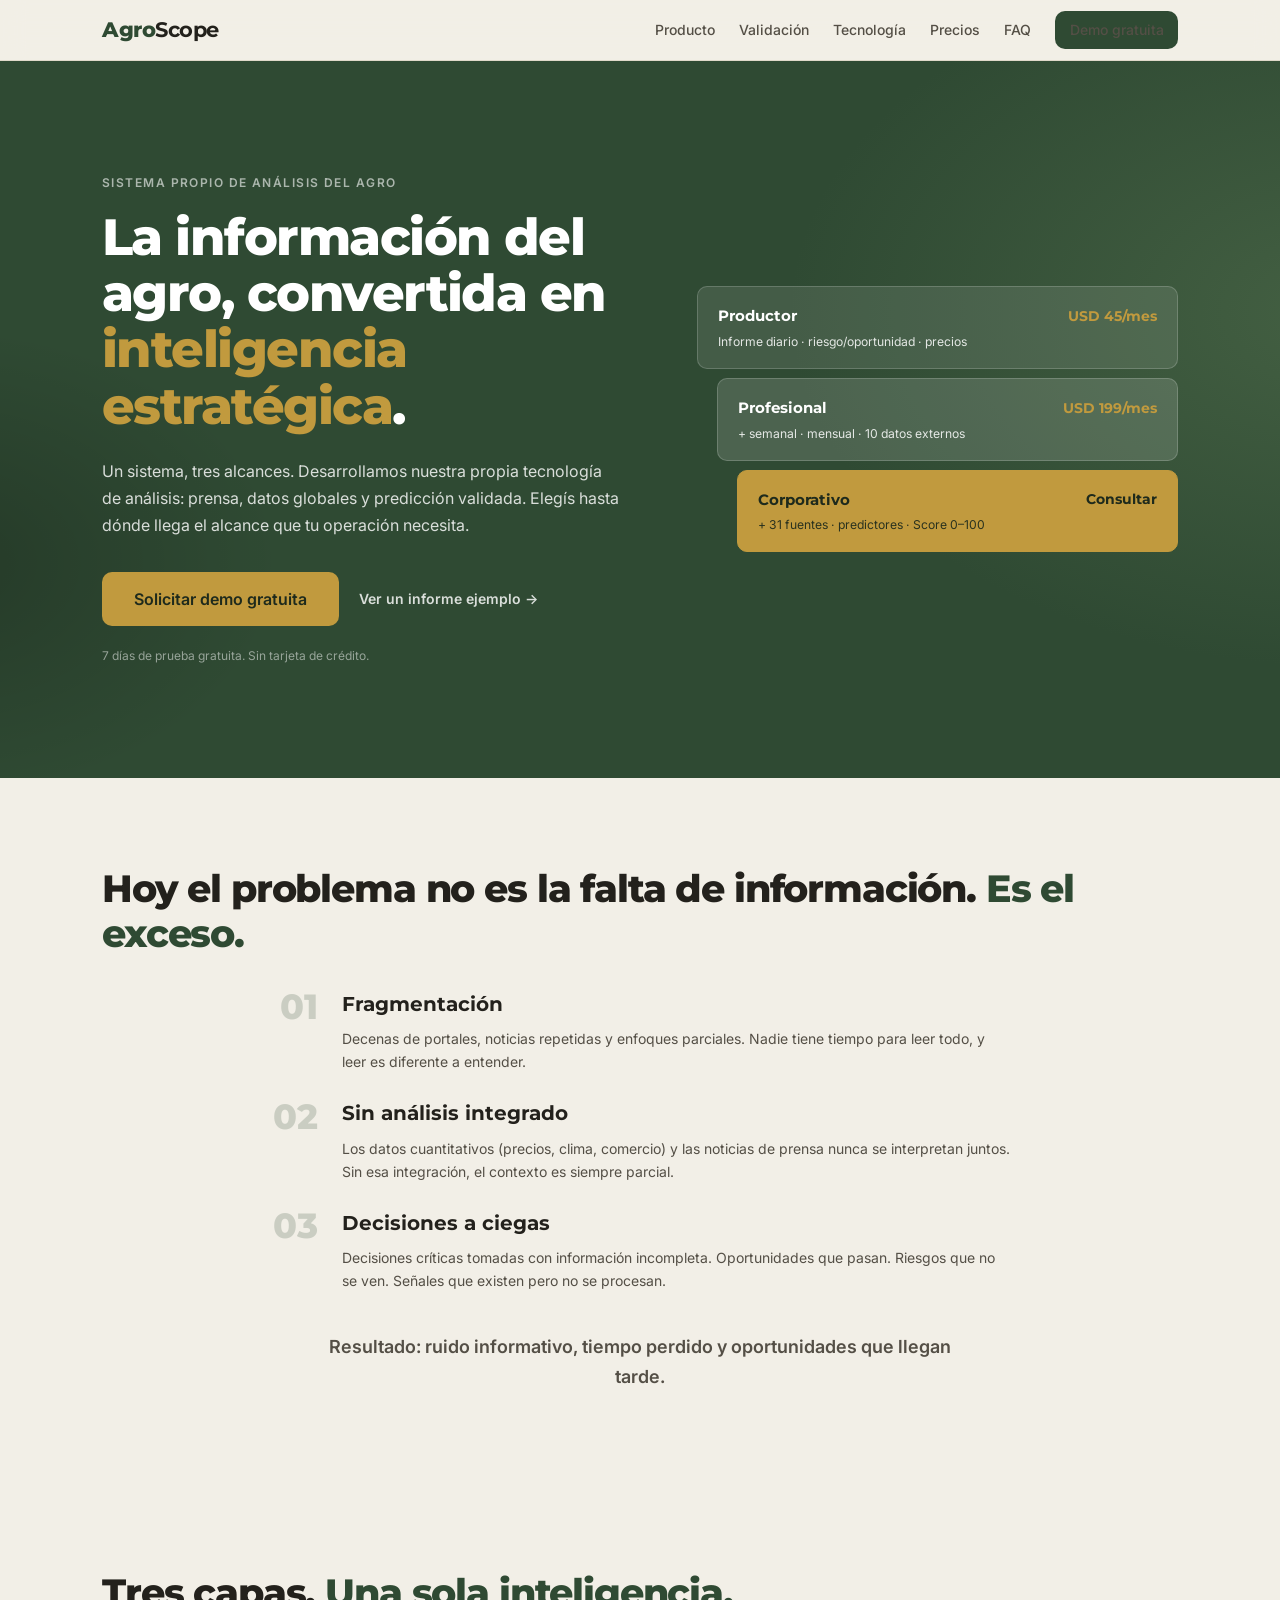
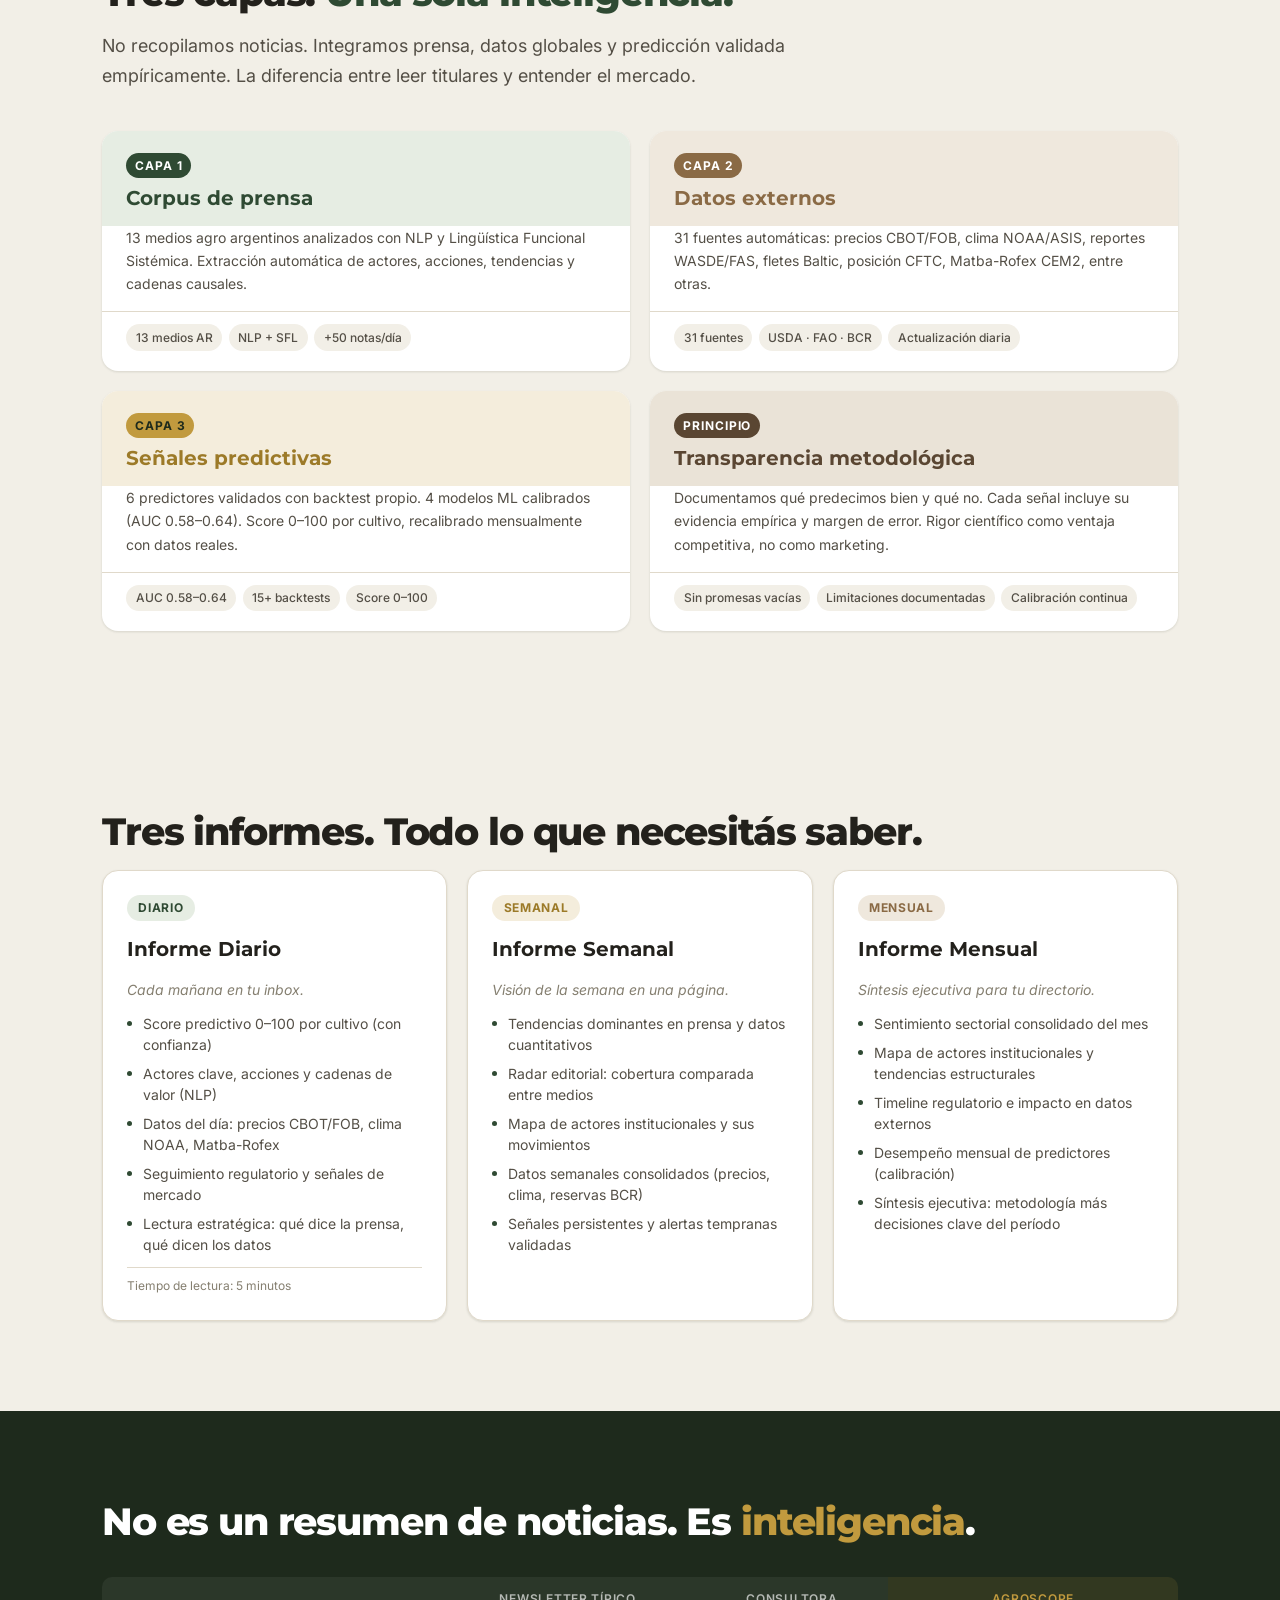
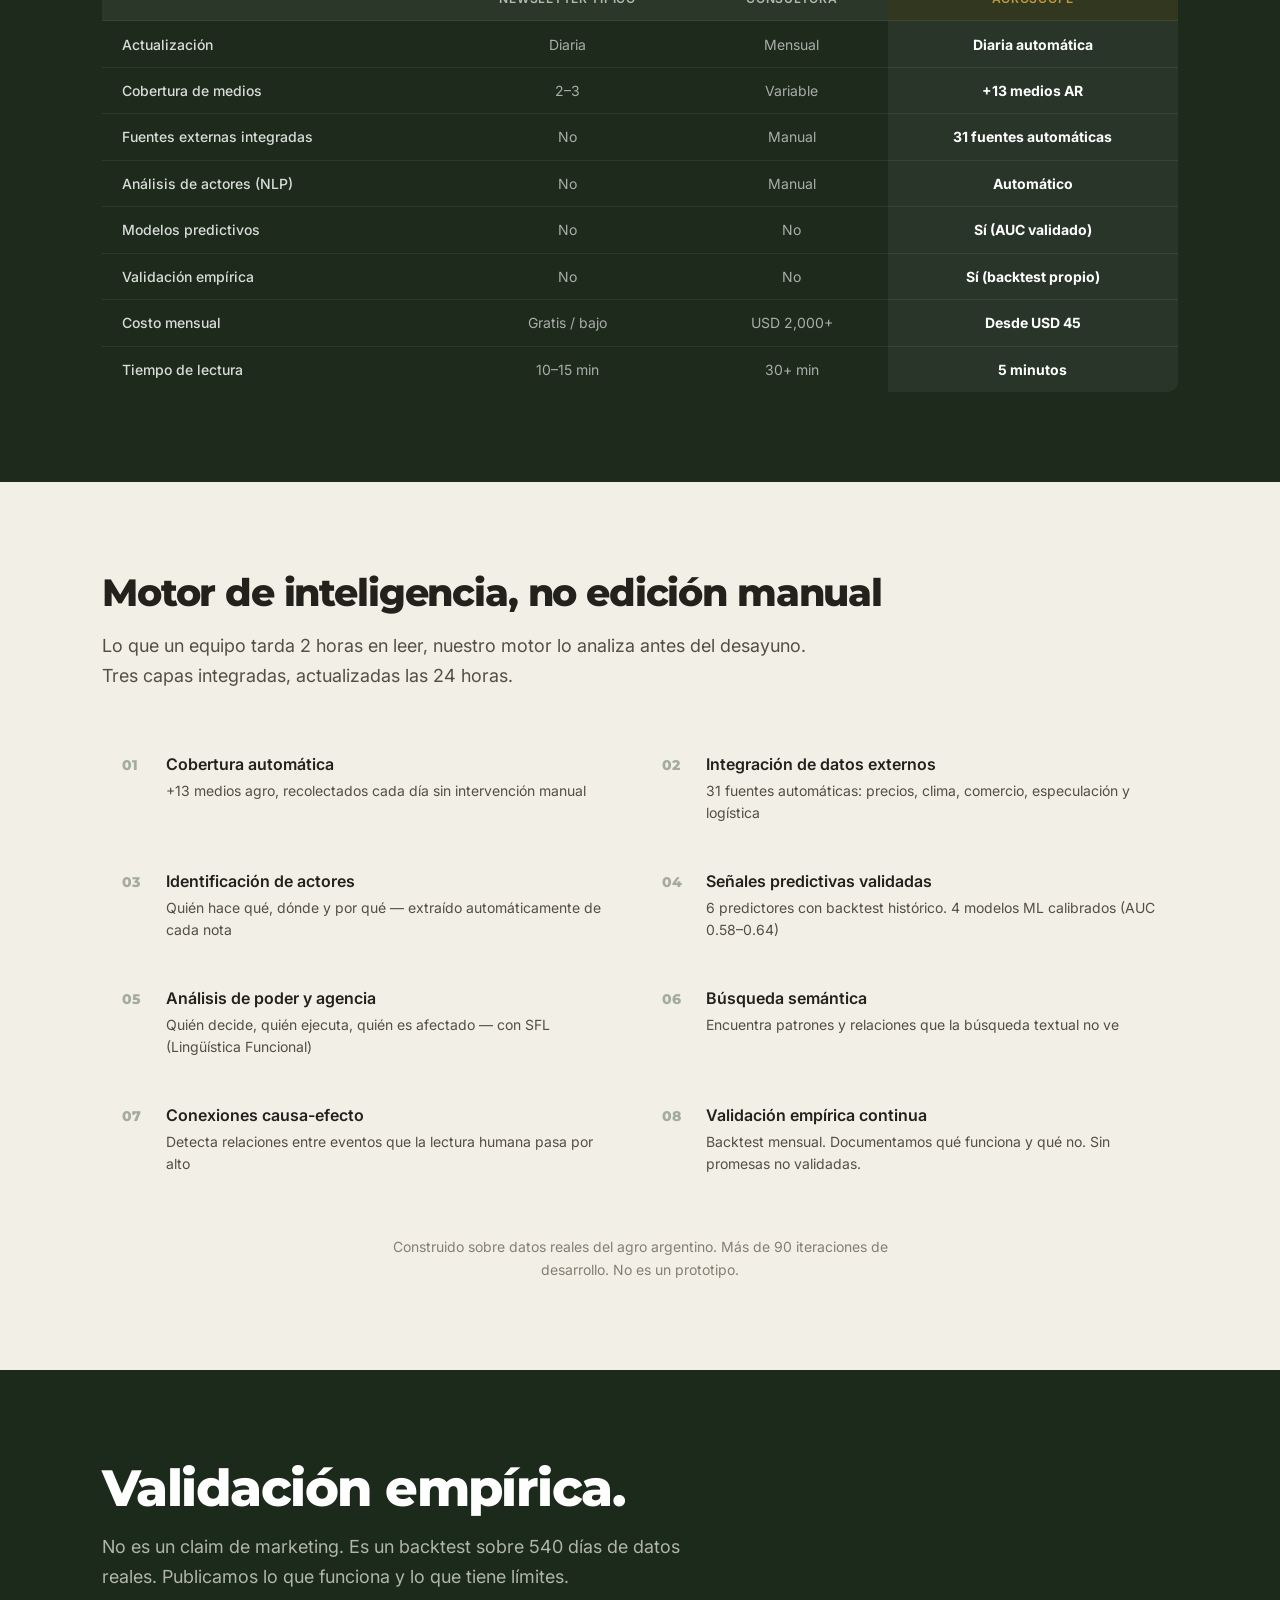
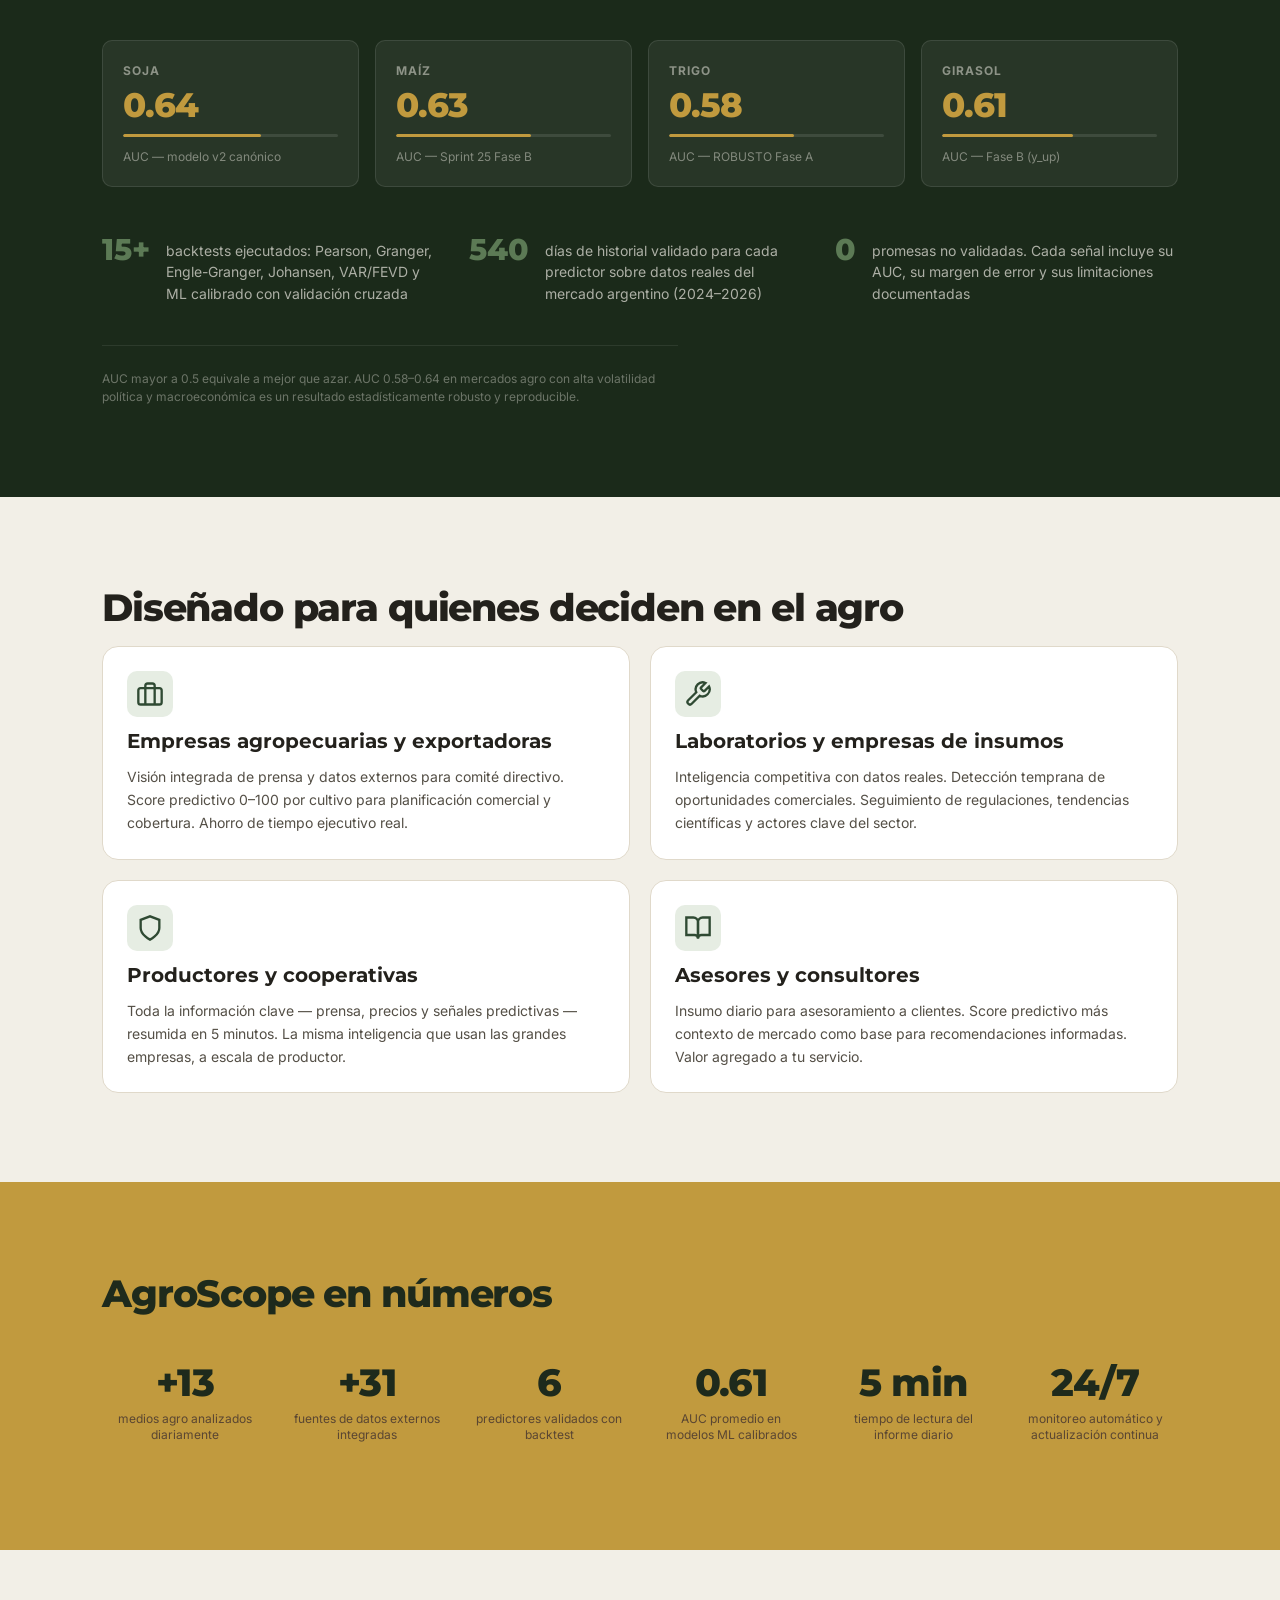
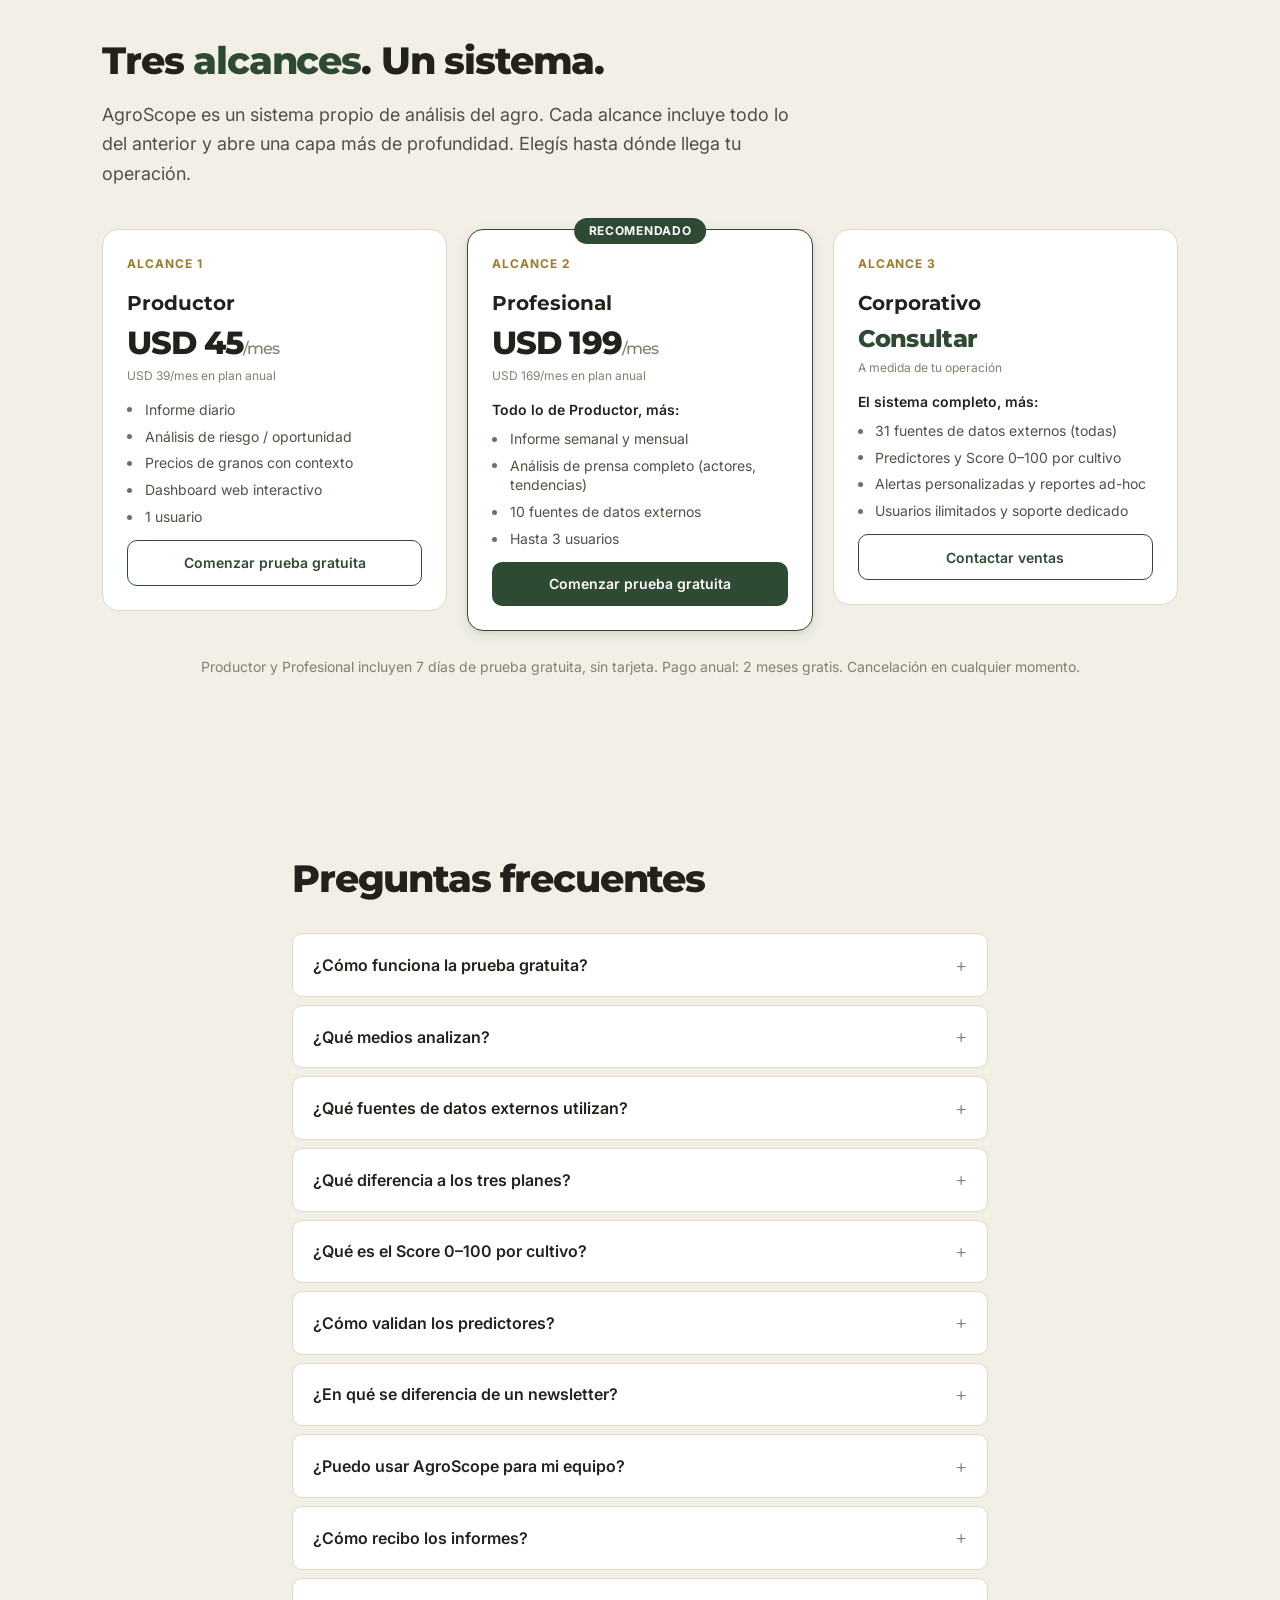
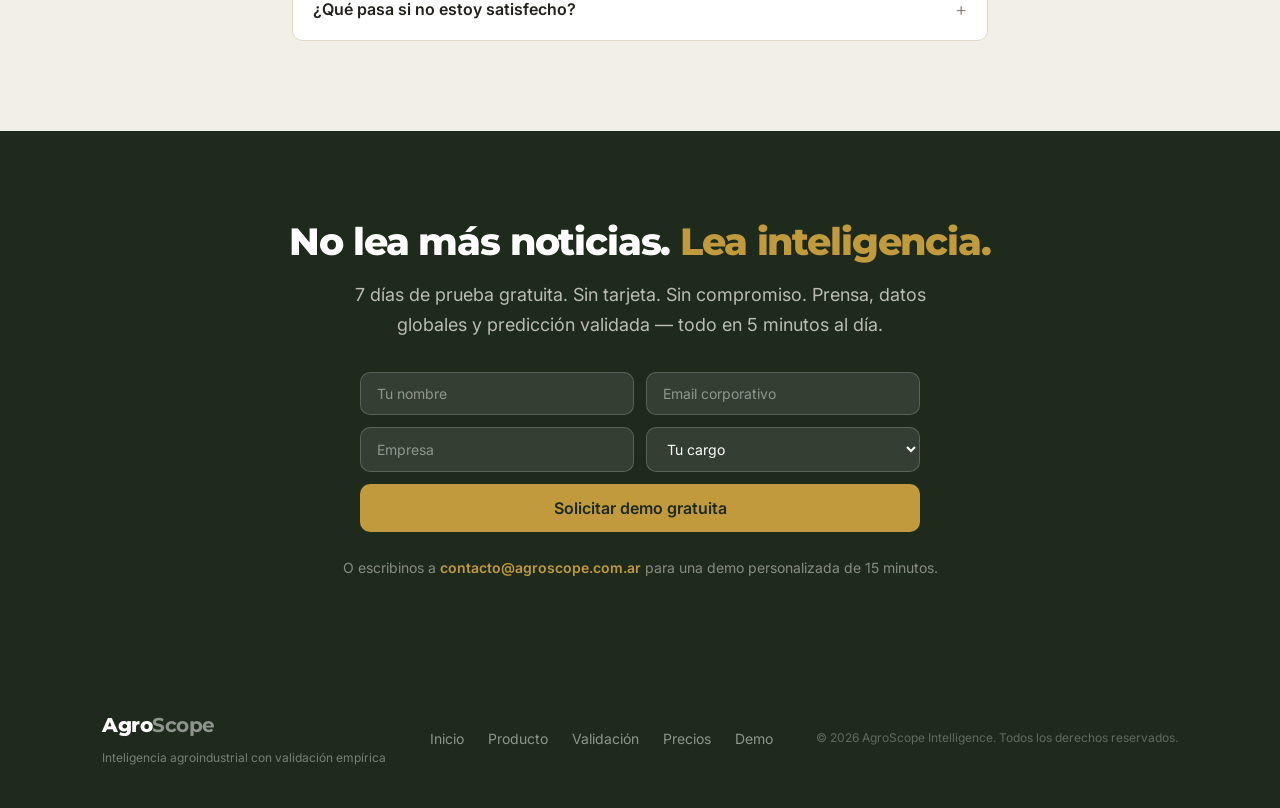
==== index.html @ d6a60d51 "website v3: paleta Pino & Cosecha + estructura de 3 alcances Paleta (sin naranja ni azul): - Verde p" ====
<!DOCTYPE html>
<html lang="es">
<head>
  <meta charset="UTF-8">
  <meta name="viewport" content="width=device-width, initial-scale=1.0">
  <title>AgroScope — Inteligencia Agroindustrial con Validación Empírica</title>
  <meta name="description" content="Sistema de inteligencia agroindustrial: prensa AR (13 medios), 31 fuentes externas (USDA, FAO, NOAA, BCR, CFTC, Matba-Rofex) y modelos predictivos calibrados con backtest. Score 0-100 por cultivo cada mañana.">
  <meta name="robots" content="index, follow">
  <meta property="og:title" content="AgroScope Intelligence">
  <meta property="og:description" content="Inteligencia agroindustrial con validación empírica. 3 capas: prensa, datos externos y modelos ML calibrados.">
  <link rel="preconnect" href="https://fonts.googleapis.com">
  <link rel="preconnect" href="https://fonts.gstatic.com" crossorigin>
  <link href="https://fonts.googleapis.com/css2?family=Inter:wght@400;500;600;700&family=Montserrat:wght@700;800&display=swap" rel="stylesheet">
  <link rel="stylesheet" href="styles.css">
</head>
<body>

  <!-- NAV -->
  <nav class="nav" id="nav">
    <div class="container nav-inner">
      <a href="#" class="logo">
        <span class="logo-agro">Agro</span><span class="logo-scope">Scope</span>
      </a>
      <div class="nav-links">
        <a href="#producto">Producto</a>
        <a href="#validacion">Validación</a>
        <a href="#tecnologia">Tecnología</a>
        <a href="#precios">Precios</a>
        <a href="#faq">FAQ</a>
        <a href="#demo" class="btn btn-sm btn-primary">Demo gratuita</a>
      </div>
      <button class="nav-toggle" aria-label="Menu">
        <span></span><span></span><span></span>
      </button>
    </div>
  </nav>

  <!-- HERO -->
  <section class="hero" id="inicio">
    <div class="container hero-inner">
      <div class="hero-content">
        <p class="hero-eyebrow">Sistema propio de análisis del agro</p>
        <h1>La información del agro, convertida en <em>inteligencia estratégica</em>.</h1>
        <p class="hero-sub">Un sistema, tres alcances. Desarrollamos nuestra propia tecnología de análisis: prensa, datos globales y predicción validada. Elegís hasta dónde llega el alcance que tu operación necesita.</p>
        <div class="hero-ctas">
          <a href="#demo" class="btn btn-amber btn-lg">Solicitar demo gratuita</a>
          <a href="demo/diario/" class="btn-link-white">Ver un informe ejemplo →</a>
        </div>
        <p class="hero-note">7 días de prueba gratuita. Sin tarjeta de crédito.</p>
      </div>
      <div class="hero-scopes" aria-hidden="true">
        <div class="scope-rung sr1">
          <div class="sr-top"><span class="sr-name">Productor</span><span class="sr-price">USD 45/mes</span></div>
          <div class="sr-detail">Informe diario · riesgo/oportunidad · precios</div>
        </div>
        <div class="scope-rung sr2">
          <div class="sr-top"><span class="sr-name">Profesional</span><span class="sr-price">USD 199/mes</span></div>
          <div class="sr-detail">+ semanal · mensual · 10 datos externos</div>
        </div>
        <div class="scope-rung sr3">
          <div class="sr-top"><span class="sr-name">Corporativo</span><span class="sr-price">Consultar</span></div>
          <div class="sr-detail">+ 31 fuentes · predictores · Score 0–100</div>
        </div>
      </div>
    </div>
  </section>

  <!-- PROBLEMA -->
  <section class="section section-gray" id="problema">
    <div class="container">
      <h2 class="section-title">Hoy el problema no es la falta de información. <span class="highlight">Es el exceso.</span></h2>
      <div class="problem-list">
        <div class="problem-item">
          <div class="problem-num">01</div>
          <div class="problem-body">
            <h3>Fragmentación</h3>
            <p>Decenas de portales, noticias repetidas y enfoques parciales. Nadie tiene tiempo para leer todo, y leer es diferente a entender.</p>
          </div>
        </div>
        <div class="problem-item">
          <div class="problem-num">02</div>
          <div class="problem-body">
            <h3>Sin análisis integrado</h3>
            <p>Los datos cuantitativos (precios, clima, comercio) y las noticias de prensa nunca se interpretan juntos. Sin esa integración, el contexto es siempre parcial.</p>
          </div>
        </div>
        <div class="problem-item">
          <div class="problem-num">03</div>
          <div class="problem-body">
            <h3>Decisiones a ciegas</h3>
            <p>Decisiones críticas tomadas con información incompleta. Oportunidades que pasan. Riesgos que no se ven. Señales que existen pero no se procesan.</p>
          </div>
        </div>
      </div>
      <p class="section-quote">Resultado: ruido informativo, tiempo perdido y oportunidades que llegan tarde.</p>
    </div>
  </section>

  <!-- SOLUCION -->
  <section class="section" id="solucion">
    <div class="container">
      <h2 class="section-title">Tres capas. <span class="highlight">Una sola inteligencia.</span></h2>
      <p class="section-sub">No recopilamos noticias. Integramos prensa, datos globales y predicción validada empíricamente. La diferencia entre leer titulares y entender el mercado.</p>
      <div class="layers-grid">
        <div class="layer-card layer-card--green">
          <div class="layer-card-header">
            <span class="layer-tag">Capa 1</span>
            <h3>Corpus de prensa</h3>
          </div>
          <p>13 medios agro argentinos analizados con NLP y Lingüística Funcional Sistémica. Extracción automática de actores, acciones, tendencias y cadenas causales.</p>
          <div class="layer-chips">
            <span>13 medios AR</span>
            <span>NLP + SFL</span>
            <span>+50 notas/día</span>
          </div>
        </div>
        <div class="layer-card layer-card--blue">
          <div class="layer-card-header">
            <span class="layer-tag">Capa 2</span>
            <h3>Datos externos</h3>
          </div>
          <p>31 fuentes automáticas: precios CBOT/FOB, clima NOAA/ASIS, reportes WASDE/FAS, fletes Baltic, posición CFTC, Matba-Rofex CEM2, entre otras.</p>
          <div class="layer-chips">
            <span>31 fuentes</span>
            <span>USDA · FAO · BCR</span>
            <span>Actualización diaria</span>
          </div>
        </div>
        <div class="layer-card layer-card--amber">
          <div class="layer-card-header">
            <span class="layer-tag">Capa 3</span>
            <h3>Señales predictivas</h3>
          </div>
          <p>6 predictores validados con backtest propio. 4 modelos ML calibrados (AUC 0.58–0.64). Score 0–100 por cultivo, recalibrado mensualmente con datos reales.</p>
          <div class="layer-chips">
            <span>AUC 0.58–0.64</span>
            <span>15+ backtests</span>
            <span>Score 0–100</span>
          </div>
        </div>
        <div class="layer-card layer-card--earth">
          <div class="layer-card-header">
            <span class="layer-tag">Principio</span>
            <h3>Transparencia metodológica</h3>
          </div>
          <p>Documentamos qué predecimos bien y qué no. Cada señal incluye su evidencia empírica y margen de error. Rigor científico como ventaja competitiva, no como marketing.</p>
          <div class="layer-chips">
            <span>Sin promesas vacías</span>
            <span>Limitaciones documentadas</span>
            <span>Calibración continua</span>
          </div>
        </div>
      </div>
    </div>
  </section>

  <!-- QUE RECIBIS -->
  <section class="section section-gray" id="producto">
    <div class="container">
      <h2 class="section-title">Tres informes. Todo lo que necesitás saber.</h2>
      <div class="grid-3">
        <div class="card-report">
          <div class="card-badge">Diario</div>
          <h3>Informe Diario</h3>
          <p class="card-tagline">Cada mañana en tu inbox.</p>
          <ul>
            <li>Score predictivo 0–100 por cultivo (con confianza)</li>
            <li>Actores clave, acciones y cadenas de valor (NLP)</li>
            <li>Datos del día: precios CBOT/FOB, clima NOAA, Matba-Rofex</li>
            <li>Seguimiento regulatorio y señales de mercado</li>
            <li>Lectura estratégica: qué dice la prensa, qué dicen los datos</li>
          </ul>
          <p class="card-meta">Tiempo de lectura: 5 minutos</p>
        </div>
        <div class="card-report">
          <div class="card-badge badge-amber">Semanal</div>
          <h3>Informe Semanal</h3>
          <p class="card-tagline">Visión de la semana en una página.</p>
          <ul>
            <li>Tendencias dominantes en prensa y datos cuantitativos</li>
            <li>Radar editorial: cobertura comparada entre medios</li>
            <li>Mapa de actores institucionales y sus movimientos</li>
            <li>Datos semanales consolidados (precios, clima, reservas BCR)</li>
            <li>Señales persistentes y alertas tempranas validadas</li>
          </ul>
        </div>
        <div class="card-report">
          <div class="card-badge badge-blue">Mensual</div>
          <h3>Informe Mensual</h3>
          <p class="card-tagline">Síntesis ejecutiva para tu directorio.</p>
          <ul>
            <li>Sentimiento sectorial consolidado del mes</li>
            <li>Mapa de actores institucionales y tendencias estructurales</li>
            <li>Timeline regulatorio e impacto en datos externos</li>
            <li>Desempeño mensual de predictores (calibración)</li>
            <li>Síntesis ejecutiva: metodología más decisiones clave del período</li>
          </ul>
        </div>
      </div>
    </div>
  </section>

  <!-- DIFERENCIACION -->
  <section class="section section-dark" id="diferenciacion">
    <div class="container">
      <h2 class="section-title light">No es un resumen de noticias. Es <span class="highlight-light">inteligencia</span>.</h2>
      <div class="table-wrapper">
        <table class="comparison-table">
          <thead>
            <tr>
              <th></th>
              <th>Newsletter típico</th>
              <th>Consultora</th>
              <th class="col-highlight">AgroScope</th>
            </tr>
          </thead>
          <tbody>
            <tr><td>Actualización</td><td>Diaria</td><td>Mensual</td><td class="col-highlight"><strong>Diaria automática</strong></td></tr>
            <tr><td>Cobertura de medios</td><td>2–3</td><td>Variable</td><td class="col-highlight"><strong>+13 medios AR</strong></td></tr>
            <tr><td>Fuentes externas integradas</td><td>No</td><td>Manual</td><td class="col-highlight"><strong>31 fuentes automáticas</strong></td></tr>
            <tr><td>Análisis de actores (NLP)</td><td>No</td><td>Manual</td><td class="col-highlight"><strong>Automático</strong></td></tr>
            <tr><td>Modelos predictivos</td><td>No</td><td>No</td><td class="col-highlight"><strong>Sí (AUC validado)</strong></td></tr>
            <tr><td>Validación empírica</td><td>No</td><td>No</td><td class="col-highlight"><strong>Sí (backtest propio)</strong></td></tr>
            <tr><td>Costo mensual</td><td>Gratis / bajo</td><td>USD 2,000+</td><td class="col-highlight"><strong>Desde USD 45</strong></td></tr>
            <tr><td>Tiempo de lectura</td><td>10–15 min</td><td>30+ min</td><td class="col-highlight"><strong>5 minutos</strong></td></tr>
          </tbody>
        </table>
      </div>
    </div>
  </section>

  <!-- TECNOLOGIA -->
  <section class="section" id="tecnologia">
    <div class="container">
      <h2 class="section-title">Motor de inteligencia, no edición manual</h2>
      <p class="section-sub">Lo que un equipo tarda 2 horas en leer, nuestro motor lo analiza antes del desayuno. Tres capas integradas, actualizadas las 24 horas.</p>
      <div class="tech-grid">
        <div class="tech-item">
          <div class="tech-num">01</div>
          <div class="tech-body">
            <h4>Cobertura automática</h4>
            <p>+13 medios agro, recolectados cada día sin intervención manual</p>
          </div>
        </div>
        <div class="tech-item">
          <div class="tech-num">02</div>
          <div class="tech-body">
            <h4>Integración de datos externos</h4>
            <p>31 fuentes automáticas: precios, clima, comercio, especulación y logística</p>
          </div>
        </div>
        <div class="tech-item">
          <div class="tech-num">03</div>
          <div class="tech-body">
            <h4>Identificación de actores</h4>
            <p>Quién hace qué, dónde y por qué — extraído automáticamente de cada nota</p>
          </div>
        </div>
        <div class="tech-item">
          <div class="tech-num">04</div>
          <div class="tech-body">
            <h4>Señales predictivas validadas</h4>
            <p>6 predictores con backtest histórico. 4 modelos ML calibrados (AUC 0.58–0.64)</p>
          </div>
        </div>
        <div class="tech-item">
          <div class="tech-num">05</div>
          <div class="tech-body">
            <h4>Análisis de poder y agencia</h4>
            <p>Quién decide, quién ejecuta, quién es afectado — con SFL (Lingüística Funcional)</p>
          </div>
        </div>
        <div class="tech-item">
          <div class="tech-num">06</div>
          <div class="tech-body">
            <h4>Búsqueda semántica</h4>
            <p>Encuentra patrones y relaciones que la búsqueda textual no ve</p>
          </div>
        </div>
        <div class="tech-item">
          <div class="tech-num">07</div>
          <div class="tech-body">
            <h4>Conexiones causa-efecto</h4>
            <p>Detecta relaciones entre eventos que la lectura humana pasa por alto</p>
          </div>
        </div>
        <div class="tech-item">
          <div class="tech-num">08</div>
          <div class="tech-body">
            <h4>Validación empírica continua</h4>
            <p>Backtest mensual. Documentamos qué funciona y qué no. Sin promesas no validadas.</p>
          </div>
        </div>
      </div>
      <p class="section-note">Construido sobre datos reales del agro argentino. Más de 90 iteraciones de desarrollo. No es un prototipo.</p>
    </div>
  </section>

  <!-- VALIDACION (nueva sección) -->
  <section class="section section-validation" id="validacion">
    <div class="container">
      <div class="val-header">
        <h2 class="val-title">Validación empírica.</h2>
        <p class="val-sub">No es un claim de marketing. Es un backtest sobre 540 días de datos reales. Publicamos lo que funciona y lo que tiene límites.</p>
      </div>
      <div class="val-auc-grid">
        <div class="auc-card">
          <div class="auc-crop">Soja</div>
          <div class="auc-value">0.64</div>
          <div class="auc-bar"><div class="auc-fill" style="width:64%"></div></div>
          <div class="auc-label">AUC — modelo v2 canónico</div>
        </div>
        <div class="auc-card">
          <div class="auc-crop">Maíz</div>
          <div class="auc-value">0.63</div>
          <div class="auc-bar"><div class="auc-fill" style="width:63%"></div></div>
          <div class="auc-label">AUC — Sprint 25 Fase B</div>
        </div>
        <div class="auc-card">
          <div class="auc-crop">Trigo</div>
          <div class="auc-value">0.58</div>
          <div class="auc-bar"><div class="auc-fill" style="width:58%"></div></div>
          <div class="auc-label">AUC — ROBUSTO Fase A</div>
        </div>
        <div class="auc-card">
          <div class="auc-crop">Girasol</div>
          <div class="auc-value">0.61</div>
          <div class="auc-bar"><div class="auc-fill" style="width:61%"></div></div>
          <div class="auc-label">AUC — Fase B (y_up)</div>
        </div>
      </div>
      <div class="val-principles">
        <div class="vp-item">
          <div class="vp-num">15+</div>
          <div class="vp-text">backtests ejecutados: Pearson, Granger, Engle-Granger, Johansen, VAR/FEVD y ML calibrado con validación cruzada</div>
        </div>
        <div class="vp-item">
          <div class="vp-num">540</div>
          <div class="vp-text">días de historial validado para cada predictor sobre datos reales del mercado argentino (2024–2026)</div>
        </div>
        <div class="vp-item">
          <div class="vp-num">0</div>
          <div class="vp-text">promesas no validadas. Cada señal incluye su AUC, su margen de error y sus limitaciones documentadas</div>
        </div>
      </div>
      <p class="val-footnote">AUC mayor a 0.5 equivale a mejor que azar. AUC 0.58–0.64 en mercados agro con alta volatilidad política y macroeconómica es un resultado estadísticamente robusto y reproducible.</p>
    </div>
  </section>

  <!-- PARA QUIEN -->
  <section class="section section-gray" id="audiencias">
    <div class="container">
      <h2 class="section-title">Diseñado para quienes deciden en el agro</h2>
      <div class="grid-2">
        <div class="card-audience">
          <div class="audience-icon">
            <svg width="28" height="28" viewBox="0 0 24 24" fill="none" stroke="#2F4A33" stroke-width="2"><rect x="2" y="7" width="20" height="14" rx="2" ry="2"/><path d="M16 21V5a2 2 0 0 0-2-2h-4a2 2 0 0 0-2 2v16"/></svg>
          </div>
          <h3>Empresas agropecuarias y exportadoras</h3>
          <p>Visión integrada de prensa y datos externos para comité directivo. Score predictivo 0–100 por cultivo para planificación comercial y cobertura. Ahorro de tiempo ejecutivo real.</p>
        </div>
        <div class="card-audience">
          <div class="audience-icon">
            <svg width="28" height="28" viewBox="0 0 24 24" fill="none" stroke="#2F4A33" stroke-width="2"><path d="M14.7 6.3a1 1 0 0 0 0 1.4l1.6 1.6a1 1 0 0 0 1.4 0l3.77-3.77a6 6 0 0 1-7.94 7.94l-6.91 6.91a2.12 2.12 0 0 1-3-3l6.91-6.91a6 6 0 0 1 7.94-7.94l-3.76 3.76z"/></svg>
          </div>
          <h3>Laboratorios y empresas de insumos</h3>
          <p>Inteligencia competitiva con datos reales. Detección temprana de oportunidades comerciales. Seguimiento de regulaciones, tendencias científicas y actores clave del sector.</p>
        </div>
        <div class="card-audience">
          <div class="audience-icon">
            <svg width="28" height="28" viewBox="0 0 24 24" fill="none" stroke="#2F4A33" stroke-width="2"><path d="M12 22s8-4 8-10V5l-8-3-8 3v7c0 6 8 10 8 10z"/></svg>
          </div>
          <h3>Productores y cooperativas</h3>
          <p>Toda la información clave — prensa, precios y señales predictivas — resumida en 5 minutos. La misma inteligencia que usan las grandes empresas, a escala de productor.</p>
        </div>
        <div class="card-audience">
          <div class="audience-icon">
            <svg width="28" height="28" viewBox="0 0 24 24" fill="none" stroke="#2F4A33" stroke-width="2"><path d="M2 3h6a4 4 0 0 1 4 4v14a3 3 0 0 0-3-3H2z"/><path d="M22 3h-6a4 4 0 0 0-4 4v14a3 3 0 0 1 3-3h7z"/></svg>
          </div>
          <h3>Asesores y consultores</h3>
          <p>Insumo diario para asesoramiento a clientes. Score predictivo más contexto de mercado como base para recomendaciones informadas. Valor agregado a tu servicio.</p>
        </div>
      </div>
    </div>
  </section>

  <!-- NUMEROS -->
  <section class="section section-amber" id="numeros">
    <div class="container">
      <h2 class="section-title dark">AgroScope en números</h2>
      <div class="stats-grid">
        <div class="stat">
          <div class="stat-number">+13</div>
          <div class="stat-label">medios agro analizados diariamente</div>
        </div>
        <div class="stat">
          <div class="stat-number">+31</div>
          <div class="stat-label">fuentes de datos externos integradas</div>
        </div>
        <div class="stat">
          <div class="stat-number">6</div>
          <div class="stat-label">predictores validados con backtest</div>
        </div>
        <div class="stat">
          <div class="stat-number">0.61</div>
          <div class="stat-label">AUC promedio en modelos ML calibrados</div>
        </div>
        <div class="stat">
          <div class="stat-number">5 min</div>
          <div class="stat-label">tiempo de lectura del informe diario</div>
        </div>
        <div class="stat">
          <div class="stat-number">24/7</div>
          <div class="stat-label">monitoreo automático y actualización continua</div>
        </div>
      </div>
    </div>
  </section>

  <!-- PRICING / SCOPES -->
  <section class="section" id="precios">
    <div class="container">
      <h2 class="section-title">Tres <span class="highlight">alcances</span>. Un sistema.</h2>
      <p class="section-sub">AgroScope es un sistema propio de análisis del agro. Cada alcance incluye todo lo del anterior y abre una capa más de profundidad. Elegís hasta dónde llega tu operación.</p>
      <div class="grid-3 pricing-grid">

        <div class="card-price">
          <div class="scope-tag">Alcance 1</div>
          <div class="price-header">
            <h3>Productor</h3>
            <div class="price">USD 45<span>/mes</span></div>
            <p class="price-annual">USD 39/mes en plan anual</p>
          </div>
          <ul>
            <li>Informe diario</li>
            <li>Análisis de riesgo / oportunidad</li>
            <li>Precios de granos con contexto</li>
            <li>Dashboard web interactivo</li>
            <li>1 usuario</li>
          </ul>
          <a href="#demo" class="btn btn-outline">Comenzar prueba gratuita</a>
        </div>

        <div class="card-price card-price-featured">
          <div class="price-badge">Recomendado</div>
          <div class="scope-tag">Alcance 2</div>
          <div class="price-header">
            <h3>Profesional</h3>
            <div class="price">USD 199<span>/mes</span></div>
            <p class="price-annual">USD 169/mes en plan anual</p>
          </div>
          <ul>
            <li class="feat-head">Todo lo de Productor, más:</li>
            <li>Informe semanal y mensual</li>
            <li>Análisis de prensa completo (actores, tendencias)</li>
            <li>10 fuentes de datos externos</li>
            <li>Hasta 3 usuarios</li>
          </ul>
          <a href="#demo" class="btn btn-primary">Comenzar prueba gratuita</a>
        </div>

        <div class="card-price">
          <div class="scope-tag">Alcance 3</div>
          <div class="price-header">
            <h3>Corporativo</h3>
            <div class="price price-consult">Consultar</div>
            <p class="price-annual">A medida de tu operación</p>
          </div>
          <ul>
            <li class="feat-head">El sistema completo, más:</li>
            <li>31 fuentes de datos externos (todas)</li>
            <li>Predictores y Score 0–100 por cultivo</li>
            <li>Alertas personalizadas y reportes ad-hoc</li>
            <li>Usuarios ilimitados y soporte dedicado</li>
          </ul>
          <a href="#demo" class="btn btn-outline">Contactar ventas</a>
        </div>

      </div>
      <p class="pricing-note">Productor y Profesional incluyen 7 días de prueba gratuita, sin tarjeta. Pago anual: 2 meses gratis. Cancelación en cualquier momento.</p>
    </div>
  </section>

  <!-- FAQ -->
  <section class="section section-gray" id="faq">
    <div class="container container-narrow">
      <h2 class="section-title">Preguntas frecuentes</h2>
      <div class="faq-list">

        <details class="faq-item">
          <summary>¿Cómo funciona la prueba gratuita?</summary>
          <p>Te registrás, elegís tu plan, y recibís los informes durante 7 días sin costo. No pedimos tarjeta de crédito. Si no te sirve, simplemente no continuás.</p>
        </details>

        <details class="faq-item">
          <summary>¿Qué medios analizan?</summary>
          <p>Más de 13 medios agro argentinos e internacionales: Clarín Rural, La Nación Campo, Infocampo, Agrofy, Bichos de Campo, Infobae, TodoAgro, Agritotal, AgroClave, AgroVerdad, Noticias Agropecuarias, SerIndustria y AgroSitio.</p>
        </details>

        <details class="faq-item">
          <summary>¿Qué fuentes de datos externos utilizan?</summary>
          <p>31 fuentes automáticas integradas: USDA (producción y exportaciones), FAO (mercados globales), NOAA (clima), BCR (reservas, tipo de cambio), CFTC (posición especuladora en futuros), Comtrade (comercio internacional), Matba-Rofex CEM2 (precios locales), Baltic Exchange (fletes), FAO ASIS (índice satelital de agua en suelo), entre otras. Todas se actualizan automáticamente según su frecuencia de publicación.</p>
        </details>

        <details class="faq-item">
          <summary>¿Qué diferencia a los tres planes?</summary>
          <p>Es el mismo sistema con distinto alcance. <strong>Productor</strong> (USD 45) entrega el informe diario con riesgo/oportunidad y precios: el pulso del día. <strong>Profesional</strong> (USD 199) suma los informes semanal y mensual, el análisis de prensa completo y 10 fuentes de datos externos. <strong>Corporativo</strong> (a consultar) abre el sistema completo: las 31 fuentes externas, los predictores y el Score 0–100 por cultivo. Cada plan incluye todo lo del anterior.</p>
        </details>

        <details class="faq-item">
          <summary>¿Qué es el Score 0–100 por cultivo?</summary>
          <p>Es la síntesis diaria que integra las tres capas del sistema: discurso de prensa, datos externos y señales de los predictores validados. Un Score alto indica que la mayoría de las señales disponibles apuntan en dirección alcista; uno bajo, lo contrario. Cada Score incluye su AUC (confianza del modelo). No es una recomendación de trading — es inteligencia contextual para informar decisiones. Disponible en el alcance Corporativo.</p>
        </details>

        <details class="faq-item">
          <summary>¿Cómo validan los predictores?</summary>
          <p>Cada predictor se testea con backtest histórico sobre datos reales (2024–2026). Métricas: AUC (curva ROC), correlación Pearson, test de Granger (causalidad), Engle-Granger/Johansen (cointegración) y modelos ML calibrados con validación cruzada. Solo publicamos predictores con AUC mayor o igual a 0.58 y evidencia de robustez estadística.</p>
        </details>

        <details class="faq-item">
          <summary>¿En qué se diferencia de un newsletter?</summary>
          <p>Un newsletter informa. AgroScope integra prensa, datos globales y modelos predictivos. Usamos NLP especializado, análisis estadístico y backtest empírico. Además documentamos honestamente qué podemos predecir y qué no — algo que ningún newsletter hace.</p>
        </details>

        <details class="faq-item">
          <summary>¿Puedo usar AgroScope para mi equipo?</summary>
          <p>Sí. Los planes Profesional y Corporativo incluyen múltiples usuarios. El plan Corporativo se adapta a las necesidades específicas de tu empresa.</p>
        </details>

        <details class="faq-item">
          <summary>¿Cómo recibo los informes?</summary>
          <p>Por email cada mañana. Formato claro, listo para leer en 5 minutos. Todos los planes incluyen acceso a dashboards web interactivos. El plan Corporativo ofrece dashboards más completos con búsquedas específicas y mayor profundidad de análisis.</p>
        </details>

        <details class="faq-item">
          <summary>¿Qué pasa si no estoy satisfecho?</summary>
          <p>Cancelación en cualquier momento, sin penalidad. Y siempre podés escribirnos con feedback — lo usamos para mejorar el servicio.</p>
        </details>

      </div>
    </div>
  </section>

  <!-- CTA FINAL -->
  <section class="section section-dark section-cta" id="demo">
    <div class="container">
      <h2 class="section-title light">No lea más noticias. <span class="highlight-light">Lea inteligencia.</span></h2>
      <p class="cta-sub">7 días de prueba gratuita. Sin tarjeta. Sin compromiso. Prensa, datos globales y predicción validada — todo en 5 minutos al día.</p>

      <form class="demo-form" id="demo-form" name="demo" netlify data-netlify="true" method="POST">
        <div class="form-row">
          <input type="text" name="nombre" placeholder="Tu nombre" required>
          <input type="email" name="email" placeholder="Email corporativo" required>
        </div>
        <div class="form-row">
          <input type="text" name="empresa" placeholder="Empresa">
          <select name="cargo">
            <option value="" disabled selected>Tu cargo</option>
            <option>Director / Gerente</option>
            <option>Asesor / Consultor</option>
            <option>Productor</option>
            <option>Marketing / Comercial</option>
            <option>Otro</option>
          </select>
        </div>
        <button type="submit" class="btn btn-amber btn-lg">Solicitar demo gratuita</button>
      </form>

      <p class="cta-alt">O escribinos a <a href="mailto:contacto@agroscope.com.ar">contacto@agroscope.com.ar</a> para una demo personalizada de 15 minutos.</p>
    </div>
  </section>

  <!-- FOOTER -->
  <footer class="footer">
    <div class="container footer-inner">
      <div class="footer-brand">
        <div class="footer-logo"><span class="logo-agro">Agro</span><span class="footer-scope">Scope</span></div>
        <p>Inteligencia agroindustrial con validación empírica</p>
      </div>
      <div class="footer-links">
        <a href="#inicio">Inicio</a>
        <a href="#producto">Producto</a>
        <a href="#validacion">Validación</a>
        <a href="#precios">Precios</a>
        <a href="#demo">Demo</a>
      </div>
      <div class="footer-copy">
        &copy; 2026 AgroScope Intelligence. Todos los derechos reservados.
      </div>
    </div>
  </footer>

  <script>
    document.querySelector('.nav-toggle').addEventListener('click', function() {
      document.querySelector('.nav-links').classList.toggle('open');
    });

    document.querySelectorAll('a[href^="#"]').forEach(a => {
      a.addEventListener('click', function(e) {
        const target = document.querySelector(this.getAttribute('href'));
        if (target) {
          e.preventDefault();
          target.scrollIntoView({ behavior: 'smooth', block: 'start' });
          document.querySelector('.nav-links').classList.remove('open');
        }
      });
    });

    document.querySelectorAll('.faq-item').forEach(item => {
      item.addEventListener('toggle', function() {
        if (this.open) {
          document.querySelectorAll('.faq-item').forEach(other => {
            if (other !== this) other.open = false;
          });
        }
      });
    });

    const nav = document.getElementById('nav');
    window.addEventListener('scroll', function() {
      nav.classList.toggle('scrolled', window.scrollY > 40);
    }, { passive: true });
  </script>

</body>
</html>
---- styles.css ----
/* ============================================
   AgroScope Intelligence — Styles v3
   Paleta: Pino & Cosecha (campo / tierra / cosecha)
   Verde pino · oro cosecha · bronce · sin azul ni naranja
   ============================================ */

:root {
  /* Verde pino (primario) */
  --green:        #2F4A33;
  --green-mid:    #3B5A40;
  --green-muted:  #5C7A55;
  --green-light:  #E6EDE3;
  --green-deep:   #223120;

  /* Oro cosecha (acento — reemplaza el ámbar/naranja) */
  --amber:        #C19A3E;
  --amber-dark:   #9C7A28;
  --amber-light:  #F4EDDC;

  /* Bronce (tercer tono — reemplaza el azul) */
  --blue:         #8A6A45;
  --blue-mid:     #9A7A50;
  --blue-light:   #EFE8DD;

  /* Tierra */
  --earth:        #5A4632;
  --earth-dark:   #1E2A1C;
  --earth-light:  #EAE3D7;

  /* Neutros tibios (tintados a tierra) */
  --bg:       #F2EFE7;
  --surface:  #FFFFFF;
  --border:   #E0D9CA;
  --text:     #23211C;
  --text-2:   #544F46;
  --text-3:   #857F70;

  --f-display: 'Montserrat', -apple-system, sans-serif;
  --f-body:    'Inter', -apple-system, BlinkMacSystemFont, sans-serif;

  --t-xs:   0.75rem;
  --t-sm:   0.875rem;
  --t-base: 1rem;
  --t-lg:   1.125rem;
  --t-xl:   1.25rem;
  --t-2xl:  clamp(1.25rem, 2vw, 1.5rem);
  --t-3xl:  clamp(1.5rem, 2.5vw, 2rem);
  --t-4xl:  clamp(1.875rem, 3vw, 2.5rem);
  --t-5xl:  clamp(2.25rem, 4vw, 3.25rem);

  --shadow-sm: 0 1px 3px rgba(30,42,28,.08), 0 1px 2px rgba(30,42,28,.05);
  --shadow:    0 4px 14px rgba(30,42,28,.10), 0 2px 4px rgba(30,42,28,.05);
  --shadow-lg: 0 8px 28px rgba(30,42,28,.14), 0 4px 8px rgba(30,42,28,.06);

  --r-sm: 5px;
  --r:    10px;
  --r-lg: 16px;

  --ease-out: cubic-bezier(0.22, 1, 0.36, 1);
  --dur: 220ms;

  --section-py: clamp(4rem, 7vw, 6.5rem);
}

/* --- Reset --- */
*, *::before, *::after { box-sizing: border-box; margin: 0; padding: 0; }
html { font-size: 16px; scroll-behavior: smooth; }
body {
  font-family: var(--f-body);
  color: var(--text);
  background: var(--bg);
  line-height: 1.65;
  -webkit-font-smoothing: antialiased;
}
a { color: var(--green); text-decoration: none; transition: color var(--dur) var(--ease-out); }
a:hover { color: var(--green-mid); }

/* --- Layout --- */
.container { max-width: 1140px; margin: 0 auto; padding-inline: clamp(1rem, 4vw, 2rem); }
.container-narrow { max-width: 760px; margin: 0 auto; padding-inline: clamp(1rem, 4vw, 2rem); }

/* --- NAV --- */
.nav {
  background: rgba(242,239,231,.92);
  backdrop-filter: blur(12px);
  -webkit-backdrop-filter: blur(12px);
  border-bottom: 1px solid var(--border);
  position: sticky;
  top: 0;
  z-index: 100;
  transition: box-shadow var(--dur) var(--ease-out);
}
.nav.scrolled { box-shadow: var(--shadow-sm); }
.nav-inner { display: flex; align-items: center; justify-content: space-between; height: 60px; gap: 1rem; }
.logo { font-family: var(--f-display); font-size: 1.3rem; letter-spacing: -0.5px; display: flex; align-items: baseline; flex-shrink: 0; }
.logo-agro  { font-weight: 800; color: var(--green); }
.logo-scope { font-weight: 700; color: var(--text); }
.nav-links { display: flex; align-items: center; gap: 1.5rem; }
.nav-links a { font-size: var(--t-sm); font-weight: 500; color: var(--text-2); }
.nav-links a:hover { color: var(--green); }
.nav-toggle { display: none; flex-direction: column; gap: 5px; padding: 0.5rem; background: none; border: none; cursor: pointer; }
.nav-toggle span { display: block; width: 22px; height: 2px; background: var(--text); border-radius: 2px; }

/* --- Buttons --- */
.btn {
  display: inline-flex; align-items: center; justify-content: center;
  font-family: var(--f-body); font-weight: 600; font-size: var(--t-sm);
  border: none; border-radius: var(--r); cursor: pointer;
  transition: all var(--dur) var(--ease-out); text-decoration: none;
  white-space: nowrap; padding: 0.65rem 1.25rem;
}
.btn-sm  { padding: 0.45rem 0.9rem; font-size: var(--t-xs); }
.btn-lg  { padding: 0.875rem 2rem; font-size: var(--t-base); }
.btn-primary { background: var(--green); color: #fff; }
.btn-primary:hover { background: var(--green-mid); color: #fff; box-shadow: var(--shadow); transform: translateY(-1px); }
.btn-outline { background: transparent; color: var(--green); border: 1.5px solid var(--green); }
.btn-outline:hover { background: var(--green); color: #fff; }
.btn-amber { background: var(--amber); color: var(--earth-dark); }
.btn-amber:hover { background: var(--amber-dark); color: #fff; box-shadow: 0 4px 16px rgba(193,154,62,.4); transform: translateY(-1px); }
.btn-link-white {
  font-size: var(--t-sm); font-weight: 600; color: rgba(255,255,255,.82);
  display: inline-flex; align-items: center; gap: 0.25rem;
  transition: color var(--dur) var(--ease-out);
}
.btn-link-white:hover { color: var(--amber); }

/* --- Sections --- */
.section { padding-block: var(--section-py); }
.section-gray { background: var(--bg); }
.section-dark { background: var(--earth-dark); color: #f1efe7; }
.section-amber { background: var(--amber); }
.section-cta { text-align: center; }

.section-title { font-family: var(--f-display); font-weight: 800; font-size: var(--t-4xl); line-height: 1.15; letter-spacing: -0.03em; margin-bottom: 1rem; }
.section-title.light { color: #fff; }
.section-title.dark  { color: var(--earth-dark); }
.section-sub   { font-size: var(--t-lg); color: var(--text-2); max-width: 64ch; line-height: 1.65; margin-bottom: 2.5rem; }
.section-note  { margin-top: 2.5rem; font-size: var(--t-sm); color: var(--text-3); text-align: center; max-width: 60ch; margin-inline: auto; }
.section-quote { margin-top: 2.5rem; font-size: var(--t-lg); font-weight: 600; color: var(--text-2); text-align: center; max-width: 56ch; margin-inline: auto; }
.highlight       { color: var(--green); }
.highlight-light { color: var(--amber); }

/* ═══ HERO ═══ */
.hero {
  background-color: var(--green);
  background-image:
    radial-gradient(ellipse 70% 80% at 105% 35%, rgba(92,122,85,.45) 0%, transparent 62%),
    radial-gradient(ellipse 45% 55% at -5% 70%, rgba(0,0,0,.22) 0%, transparent 60%);
  color: #fff;
  padding-block: clamp(4rem, 9vw, 7rem);
}
.hero-inner { display: grid; grid-template-columns: 1.05fr 0.95fr; gap: clamp(2rem, 5vw, 4.5rem); align-items: center; }
.hero-eyebrow { font-size: var(--t-xs); font-weight: 600; letter-spacing: .12em; text-transform: uppercase; color: rgba(255,255,255,.6); margin-bottom: 1rem; }
.hero h1 { font-family: var(--f-display); font-weight: 800; font-size: var(--t-5xl); line-height: 1.1; letter-spacing: -0.03em; margin-bottom: 1.5rem; color: #fff; }
.hero h1 em { font-style: normal; color: var(--amber); }
.hero-sub { font-size: var(--t-base); color: rgba(255,255,255,.82); line-height: 1.7; max-width: 52ch; margin-bottom: 2rem; }
.hero-ctas { display: flex; align-items: center; gap: 1.25rem; flex-wrap: wrap; margin-bottom: 1.25rem; }
.hero-note { font-size: var(--t-xs); color: rgba(255,255,255,.5); }

/* Hero scope ladder */
.hero-scopes { display: flex; flex-direction: column; gap: 0.6rem; }
.scope-rung { padding: 1rem 1.25rem; border-radius: var(--r); background: rgba(255,255,255,.1); border: 1px solid rgba(255,255,255,.18); transition: transform var(--dur) var(--ease-out); }
.scope-rung.sr2 { margin-left: 1.25rem; background: rgba(255,255,255,.14); }
.scope-rung.sr3 { margin-left: 2.5rem; background: var(--amber); border-color: var(--amber); color: var(--earth-dark); }
.scope-rung:hover { transform: translateX(3px); }
.sr-top { display: flex; justify-content: space-between; align-items: center; gap: 0.75rem; font-family: var(--f-display); font-weight: 700; font-size: 0.95rem; }
.sr-price { font-size: 0.85rem; white-space: nowrap; }
.scope-rung.sr1 .sr-price, .scope-rung.sr2 .sr-price { color: var(--amber); }
.sr-detail { font-size: 0.76rem; opacity: .85; margin-top: 0.2rem; }
.scope-rung.sr3 .sr-detail { opacity: .92; }

/* ═══ PROBLEMA ═══ */
.problem-list { display: flex; flex-direction: column; gap: 1.5rem; max-width: 740px; margin: 2rem auto 2.5rem; }
.problem-item { display: flex; gap: 1.5rem; align-items: flex-start; }
.problem-num { font-family: var(--f-display); font-weight: 800; font-size: 2.2rem; line-height: 1; color: var(--green); opacity: .2; flex-shrink: 0; width: 3rem; text-align: right; padding-top: 0.1rem; }
.problem-body h3 { font-family: var(--f-display); font-weight: 700; font-size: var(--t-xl); margin-bottom: 0.4rem; }
.problem-body p  { color: var(--text-2); line-height: 1.65; font-size: var(--t-sm); }

/* ═══ SISTEMA — 4 LAYER CARDS ═══ */
.layers-grid { display: grid; grid-template-columns: repeat(2, 1fr); gap: 1.25rem; }
.layer-card { background: var(--surface); border-radius: var(--r-lg); overflow: hidden; box-shadow: var(--shadow-sm); transition: box-shadow var(--dur) var(--ease-out), transform var(--dur) var(--ease-out); }
.layer-card:hover { box-shadow: var(--shadow-lg); transform: translateY(-2px); }
.layer-card-header { padding: 1.25rem 1.5rem 1rem; }
.layer-tag { display: inline-block; font-size: var(--t-xs); font-weight: 700; letter-spacing: .08em; text-transform: uppercase; margin-bottom: 0.5rem; padding: 0.18rem 0.55rem; border-radius: 100px; }
.layer-card h3 { font-family: var(--f-display); font-weight: 700; font-size: var(--t-xl); line-height: 1.2; }
.layer-card p  { padding: 0 1.5rem 1rem; font-size: var(--t-sm); color: var(--text-2); line-height: 1.65; }
.layer-chips { display: flex; gap: 0.4rem; flex-wrap: wrap; padding: 0.75rem 1.5rem 1.25rem; border-top: 1px solid var(--border); }
.layer-chips span { font-size: var(--t-xs); font-weight: 500; padding: 0.2rem 0.6rem; border-radius: 100px; background: var(--bg); color: var(--text-2); }

.layer-card--green .layer-card-header { background: var(--green-light); }
.layer-card--green .layer-tag  { background: var(--green); color: #fff; }
.layer-card--green h3 { color: var(--green); }

.layer-card--blue .layer-card-header { background: var(--blue-light); }
.layer-card--blue .layer-tag  { background: var(--blue); color: #fff; }
.layer-card--blue h3 { color: var(--blue); }

.layer-card--amber .layer-card-header { background: var(--amber-light); }
.layer-card--amber .layer-tag  { background: var(--amber); color: var(--earth-dark); }
.layer-card--amber h3 { color: var(--amber-dark); }

.layer-card--earth .layer-card-header { background: var(--earth-light); }
.layer-card--earth .layer-tag  { background: var(--earth); color: #fff; }
.layer-card--earth h3 { color: var(--earth); }

/* ═══ QUE RECIBIS ═══ */
.grid-3 { display: grid; grid-template-columns: repeat(3, 1fr); gap: 1.25rem; }
.card-report { background: var(--surface); border-radius: var(--r-lg); padding: 1.5rem; box-shadow: var(--shadow-sm); display: flex; flex-direction: column; gap: 0.75rem; border: 1px solid var(--border); }
.card-badge { display: inline-flex; align-items: center; padding: 0.2rem 0.7rem; border-radius: 100px; font-size: var(--t-xs); font-weight: 700; text-transform: uppercase; letter-spacing: .06em; background: var(--green-light); color: var(--green); align-self: flex-start; }
.badge-amber { background: var(--amber-light); color: var(--amber-dark); }
.badge-blue  { background: var(--blue-light);  color: var(--blue); }
.card-report h3 { font-family: var(--f-display); font-weight: 700; font-size: var(--t-xl); }
.card-tagline { font-size: var(--t-sm); color: var(--text-3); font-style: italic; }
.card-report ul { list-style: none; display: flex; flex-direction: column; gap: 0.5rem; flex: 1; }
.card-report li { font-size: var(--t-sm); color: var(--text-2); padding-left: 1rem; position: relative; line-height: 1.5; }
.card-report li::before { content: ''; position: absolute; left: 0; top: 0.55em; width: 5px; height: 5px; border-radius: 50%; background: var(--green); }
.card-meta { font-size: var(--t-xs); color: var(--text-3); padding-top: 0.5rem; border-top: 1px solid var(--border); }

/* ═══ DIFERENCIACION ═══ */
.table-wrapper { overflow-x: auto; border-radius: var(--r); margin-top: 2rem; }
.comparison-table { width: 100%; border-collapse: collapse; font-size: var(--t-sm); }
.comparison-table th { background: rgba(255,255,255,.06); color: rgba(255,255,255,.65); font-weight: 600; font-size: var(--t-xs); text-transform: uppercase; letter-spacing: .06em; padding: 0.75rem 1.25rem; text-align: center; }
.comparison-table th:first-child { text-align: left; }
.comparison-table td { padding: 0.7rem 1.25rem; border-top: 1px solid rgba(255,255,255,.07); text-align: center; color: rgba(255,255,255,.62); }
.comparison-table td:first-child { text-align: left; color: rgba(255,255,255,.84); font-weight: 500; }
.comparison-table .col-highlight { background: rgba(255,255,255,.05); color: #fff; font-weight: 600; }
.comparison-table thead .col-highlight { color: var(--amber); background: rgba(193,154,62,.12); }

/* ═══ TECNOLOGIA ═══ */
.tech-grid { display: grid; grid-template-columns: repeat(2, 1fr); gap: 0.25rem; margin-bottom: 2rem; }
.tech-item { display: flex; gap: 1rem; padding: 1.25rem; border-radius: var(--r); transition: background var(--dur) var(--ease-out); }
.tech-item:hover { background: var(--green-light); }
.tech-num { font-family: var(--f-display); font-weight: 800; font-size: 0.9rem; color: var(--green); opacity: .4; flex-shrink: 0; width: 1.75rem; padding-top: 0.2rem; }
.tech-body h4 { font-weight: 600; font-size: var(--t-base); color: var(--text); margin-bottom: 0.2rem; }
.tech-body p  { font-size: var(--t-sm); color: var(--text-2); line-height: 1.55; }

/* ═══ VALIDACION ═══ */
.section-validation { background: #1B2A1A; color: #f1efe7; }
.val-header { margin-bottom: 3rem; max-width: 62ch; }
.val-title { font-family: var(--f-display); font-weight: 800; font-size: var(--t-5xl); letter-spacing: -0.03em; line-height: 1.1; color: #fff; margin-bottom: 1rem; }
.val-sub   { font-size: var(--t-lg); color: rgba(241,239,231,.7); line-height: 1.65; }

.val-auc-grid { display: grid; grid-template-columns: repeat(4, 1fr); gap: 1rem; margin-bottom: 3rem; }
.auc-card { background: rgba(255,255,255,.06); border: 1px solid rgba(255,255,255,.1); border-radius: var(--r); padding: 1.25rem; }
.auc-crop  { font-size: var(--t-xs); font-weight: 700; text-transform: uppercase; letter-spacing: .09em; color: rgba(241,239,231,.5); margin-bottom: 0.5rem; }
.auc-value { font-family: var(--f-display); font-weight: 800; font-size: 2.1rem; letter-spacing: -0.03em; color: var(--amber); line-height: 1; margin-bottom: 0.75rem; }
.auc-bar   { height: 3px; background: rgba(255,255,255,.1); border-radius: 2px; margin-bottom: 0.75rem; overflow: hidden; }
.auc-fill  { height: 100%; background: var(--amber); border-radius: 2px; }
.auc-label { font-size: var(--t-xs); color: rgba(241,239,231,.45); line-height: 1.4; }

.val-principles { display: grid; grid-template-columns: repeat(3, 1fr); gap: 1.5rem; margin-bottom: 2.5rem; }
.vp-item { display: flex; gap: 1rem; align-items: flex-start; }
.vp-num  { font-family: var(--f-display); font-weight: 800; font-size: 1.9rem; line-height: 1; color: var(--green-muted); flex-shrink: 0; }
.vp-text { font-size: var(--t-sm); color: rgba(241,239,231,.68); line-height: 1.55; padding-top: 0.3rem; }
.val-footnote { font-size: var(--t-xs); color: rgba(241,239,231,.38); border-top: 1px solid rgba(255,255,255,.08); padding-top: 1.5rem; line-height: 1.55; max-width: 72ch; }

/* ═══ PARA QUIEN ═══ */
.grid-2 { display: grid; grid-template-columns: repeat(2, 1fr); gap: 1.25rem; }
.card-audience { background: var(--surface); border-radius: var(--r-lg); padding: 1.5rem; border: 1px solid var(--border); display: flex; flex-direction: column; gap: 0.75rem; transition: box-shadow var(--dur) var(--ease-out), transform var(--dur) var(--ease-out); }
.card-audience:hover { box-shadow: var(--shadow); transform: translateY(-2px); }
.audience-icon { width: 46px; height: 46px; background: var(--green-light); border-radius: var(--r); display: flex; align-items: center; justify-content: center; }
.card-audience h3 { font-family: var(--f-display); font-weight: 700; font-size: var(--t-xl); line-height: 1.2; }
.card-audience p  { font-size: var(--t-sm); color: var(--text-2); line-height: 1.65; }

/* ═══ NUMEROS ═══ */
.section-amber .section-title { color: var(--earth-dark); }
.stats-grid { display: grid; grid-template-columns: repeat(6, 1fr); gap: 1rem; margin-top: 2rem; }
.stat { text-align: center; padding: 1rem 0.5rem; }
.stat-number { font-family: var(--f-display); font-weight: 800; font-size: clamp(1.75rem, 3vw, 2.4rem); color: var(--earth-dark); line-height: 1; margin-bottom: 0.5rem; letter-spacing: -0.02em; }
.stat-label  { font-size: var(--t-xs); color: var(--earth); line-height: 1.4; }

/* ═══ PRICING / SCOPES ═══ */
.pricing-grid { margin-top: 2rem; align-items: start; }
.card-price { background: var(--surface); border: 1px solid var(--border); border-radius: var(--r-lg); padding: 1.5rem; display: flex; flex-direction: column; gap: 0.85rem; position: relative; transition: box-shadow var(--dur) var(--ease-out), transform var(--dur) var(--ease-out); }
.card-price:hover { box-shadow: var(--shadow); transform: translateY(-2px); }
.card-price-featured { border-color: var(--green); box-shadow: var(--shadow); }
.price-badge { position: absolute; top: -0.75rem; left: 50%; transform: translateX(-50%); background: var(--green); color: #fff; font-size: var(--t-xs); font-weight: 700; text-transform: uppercase; letter-spacing: .06em; padding: 0.22rem 0.9rem; border-radius: 100px; white-space: nowrap; }
.scope-tag { font-size: var(--t-xs); font-weight: 700; letter-spacing: .08em; text-transform: uppercase; color: var(--amber-dark); }
.price-header { display: flex; flex-direction: column; gap: 0.45rem; }
.price-header h3 { font-family: var(--f-display); font-weight: 700; font-size: var(--t-xl); }
.price { font-family: var(--f-display); font-weight: 800; font-size: 2rem; color: var(--text); letter-spacing: -0.03em; line-height: 1; }
.price span { font-size: var(--t-base); font-weight: 500; color: var(--text-3); }
.price-consult { font-size: 1.5rem; color: var(--green); }
.price-annual { font-size: var(--t-xs); color: var(--text-3); }
.card-price ul { list-style: none; display: flex; flex-direction: column; gap: 0.45rem; flex: 1; }
.card-price li { font-size: var(--t-sm); color: var(--text-2); padding-left: 1.1rem; position: relative; line-height: 1.4; }
.card-price li::before { content: ''; position: absolute; left: 0; top: 0.55em; width: 5px; height: 5px; border-radius: 50%; background: var(--green-muted); }
.card-price li.feat-head { font-weight: 600; color: var(--text); padding-left: 0; margin-bottom: 0.15rem; }
.card-price li.feat-head::before { display: none; }
.pricing-note { text-align: center; font-size: var(--t-sm); color: var(--text-3); margin-top: 1.5rem; }

/* ═══ FAQ ═══ */
.faq-list { display: flex; flex-direction: column; gap: 0.5rem; margin-top: 2rem; }
.faq-item { background: var(--surface); border: 1px solid var(--border); border-radius: var(--r); overflow: hidden; }
.faq-item summary { display: flex; justify-content: space-between; align-items: center; padding: 1.1rem 1.25rem; cursor: pointer; font-weight: 600; font-size: var(--t-base); color: var(--text); list-style: none; gap: 1rem; transition: background var(--dur) var(--ease-out); }
.faq-item summary::-webkit-details-marker { display: none; }
.faq-item summary::after { content: '+'; font-size: 1.2rem; font-weight: 300; color: var(--text-3); flex-shrink: 0; transition: transform var(--dur) var(--ease-out); line-height: 1; }
.faq-item[open] summary::after { transform: rotate(45deg); }
.faq-item[open] summary { background: var(--green-light); color: var(--green); }
.faq-item p { padding: 0 1.25rem 1.1rem; font-size: var(--t-sm); color: var(--text-2); line-height: 1.65; }

/* ═══ CTA ═══ */
.cta-sub { font-size: var(--t-lg); color: rgba(241,239,231,.74); margin-bottom: 2rem; max-width: 52ch; margin-inline: auto; }
.demo-form { display: flex; flex-direction: column; gap: 0.75rem; max-width: 560px; margin: 0 auto 1.5rem; }
.form-row { display: grid; grid-template-columns: 1fr 1fr; gap: 0.75rem; }
.demo-form input, .demo-form select { width: 100%; padding: 0.75rem 1rem; background: rgba(255,255,255,.1); border: 1.5px solid rgba(255,255,255,.18); border-radius: var(--r); color: #fff; font-family: var(--f-body); font-size: var(--t-sm); transition: border-color var(--dur) var(--ease-out), background var(--dur) var(--ease-out); }
.demo-form input::placeholder { color: rgba(255,255,255,.45); }
.demo-form input:focus, .demo-form select:focus { outline: none; border-color: var(--amber); background: rgba(255,255,255,.14); }
.demo-form select option { background: var(--earth-dark); color: #fff; }
.cta-alt { font-size: var(--t-sm); color: rgba(241,239,231,.5); }
.cta-alt a { color: var(--amber); font-weight: 600; }
.cta-alt a:hover { color: var(--amber-dark); }

/* ═══ FOOTER ═══ */
.footer { background: var(--earth-dark); padding: 2.5rem 0; }
.footer-inner { display: flex; align-items: center; justify-content: space-between; gap: 2rem; flex-wrap: wrap; }
.footer-brand { display: flex; flex-direction: column; gap: 0.4rem; }
.footer-logo  { font-family: var(--f-display); font-size: 1.25rem; letter-spacing: -0.5px; display: flex; }
.footer-logo .logo-agro { color: #fff; }
.footer-scope { font-weight: 700; color: rgba(255,255,255,.5); }
.footer-brand p { font-size: var(--t-xs); color: rgba(255,255,255,.4); }
.footer-links { display: flex; gap: 1.5rem; flex-wrap: wrap; }
.footer-links a { font-size: var(--t-sm); color: rgba(255,255,255,.5); }
.footer-links a:hover { color: rgba(255,255,255,.9); }
.footer-copy { font-size: var(--t-xs); color: rgba(255,255,255,.3); }

/* ═══ RESPONSIVE ═══ */
@media (max-width: 1024px) {
  .stats-grid   { grid-template-columns: repeat(3, 1fr); }
  .val-auc-grid { grid-template-columns: repeat(2, 1fr); }
}

@media (max-width: 768px) {
  .hero-inner    { grid-template-columns: 1fr; }
  .scope-rung.sr2 { margin-left: 0.75rem; }
  .scope-rung.sr3 { margin-left: 1.5rem; }
  .layers-grid   { grid-template-columns: 1fr; }
  .grid-3        { grid-template-columns: 1fr; }
  .grid-2        { grid-template-columns: 1fr; }
  .tech-grid     { grid-template-columns: 1fr; }
  .val-principles { grid-template-columns: 1fr; gap: 1.25rem; }
  .stats-grid    { grid-template-columns: repeat(2, 1fr); }
  .form-row      { grid-template-columns: 1fr; }
  .footer-inner  { flex-direction: column; text-align: center; gap: 1.5rem; }
  .footer-links  { justify-content: center; }
  .footer-brand  { align-items: center; }
  .nav-links {
    display: none; position: fixed; inset: 60px 0 0;
    background: var(--surface); flex-direction: column; justify-content: flex-start;
    padding: 1.5rem; gap: 1rem; border-top: 1px solid var(--border); overflow-y: auto;
  }
  .nav-links.open { display: flex; }
  .nav-links a { font-size: var(--t-lg); padding: 0.5rem 0; }
  .nav-toggle { display: flex; }
  .problem-num { font-size: 1.75rem; width: 2.5rem; }
  .val-title { font-size: clamp(2rem, 7vw, 3.25rem); }
}

@media (max-width: 480px) {
  .hero h1      { font-size: clamp(1.875rem, 7vw, 2.5rem); }
  .section-title { font-size: clamp(1.5rem, 5vw, 2rem); }
  .val-auc-grid  { grid-template-columns: repeat(2, 1fr); }
  .stats-grid    { grid-template-columns: repeat(2, 1fr); }
  .hero-ctas     { flex-direction: column; align-items: flex-start; }
  .scope-rung.sr2, .scope-rung.sr3 { margin-left: 0; }
}
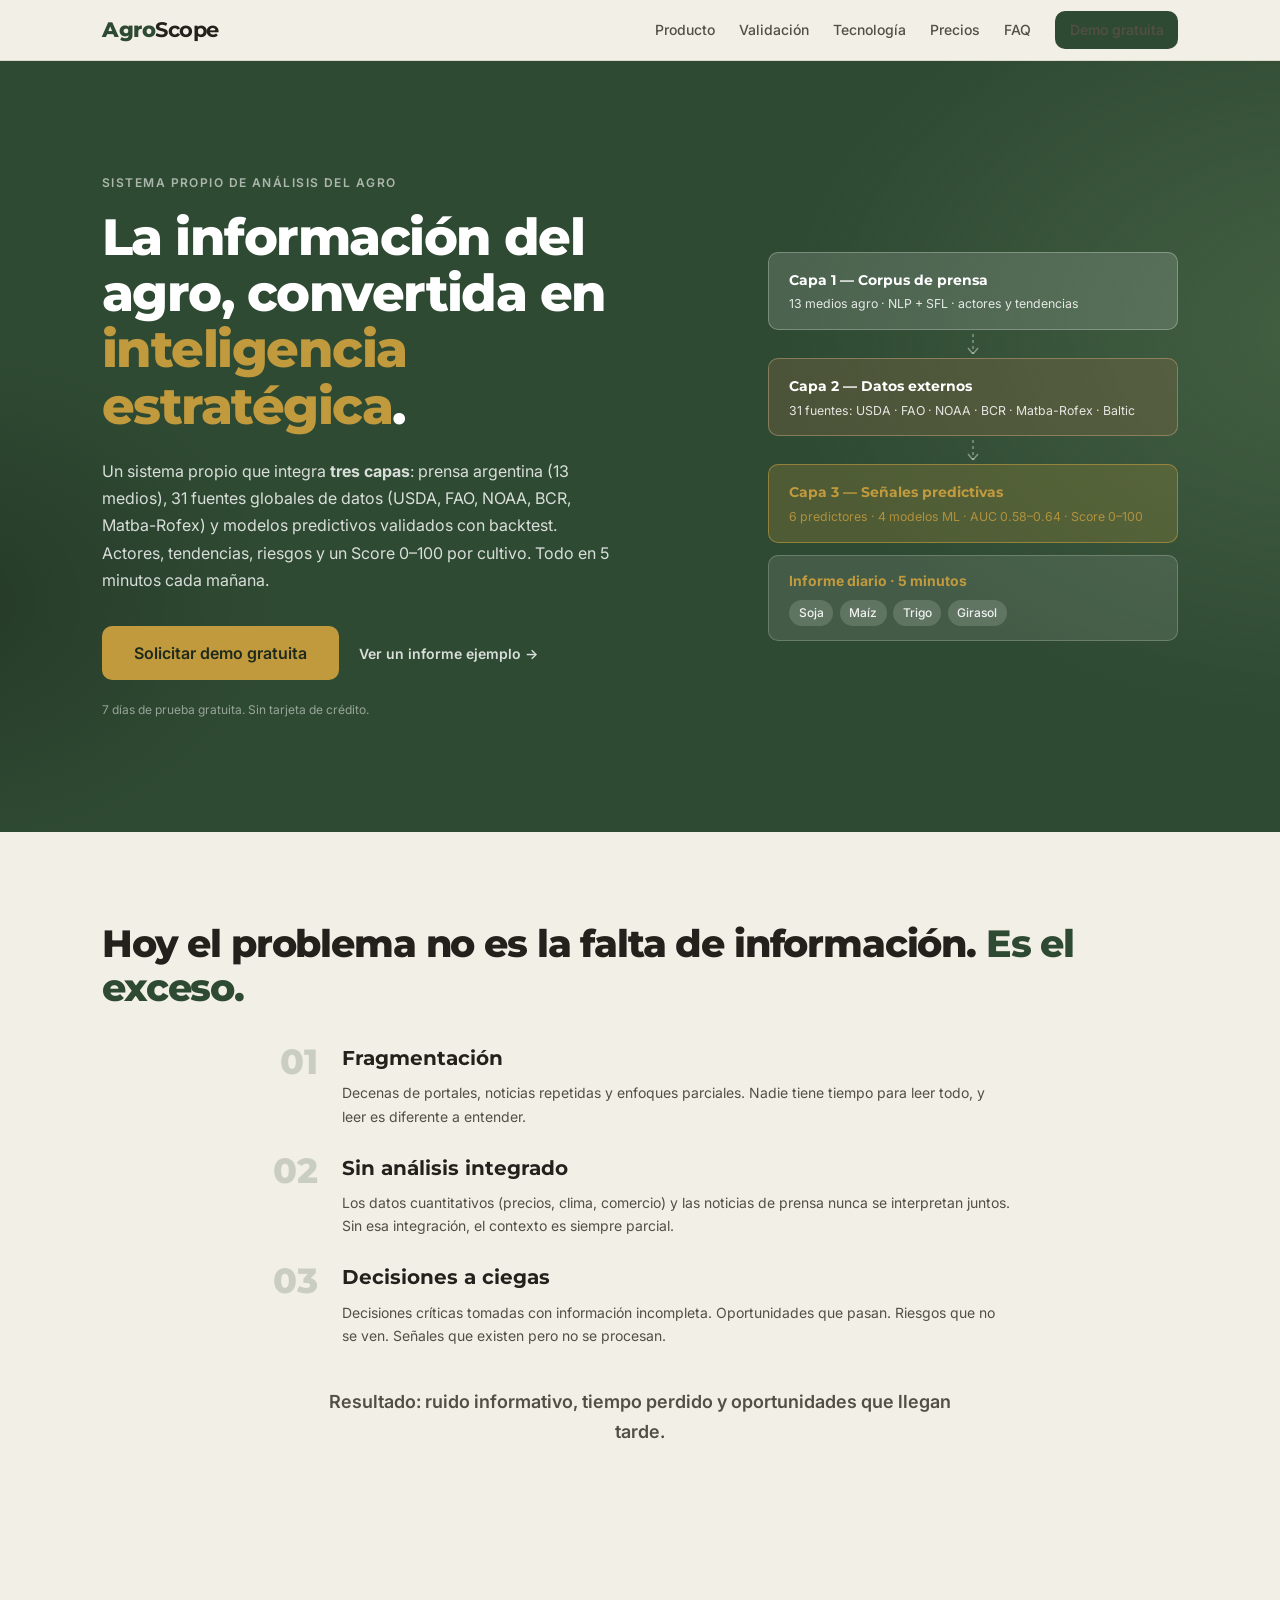
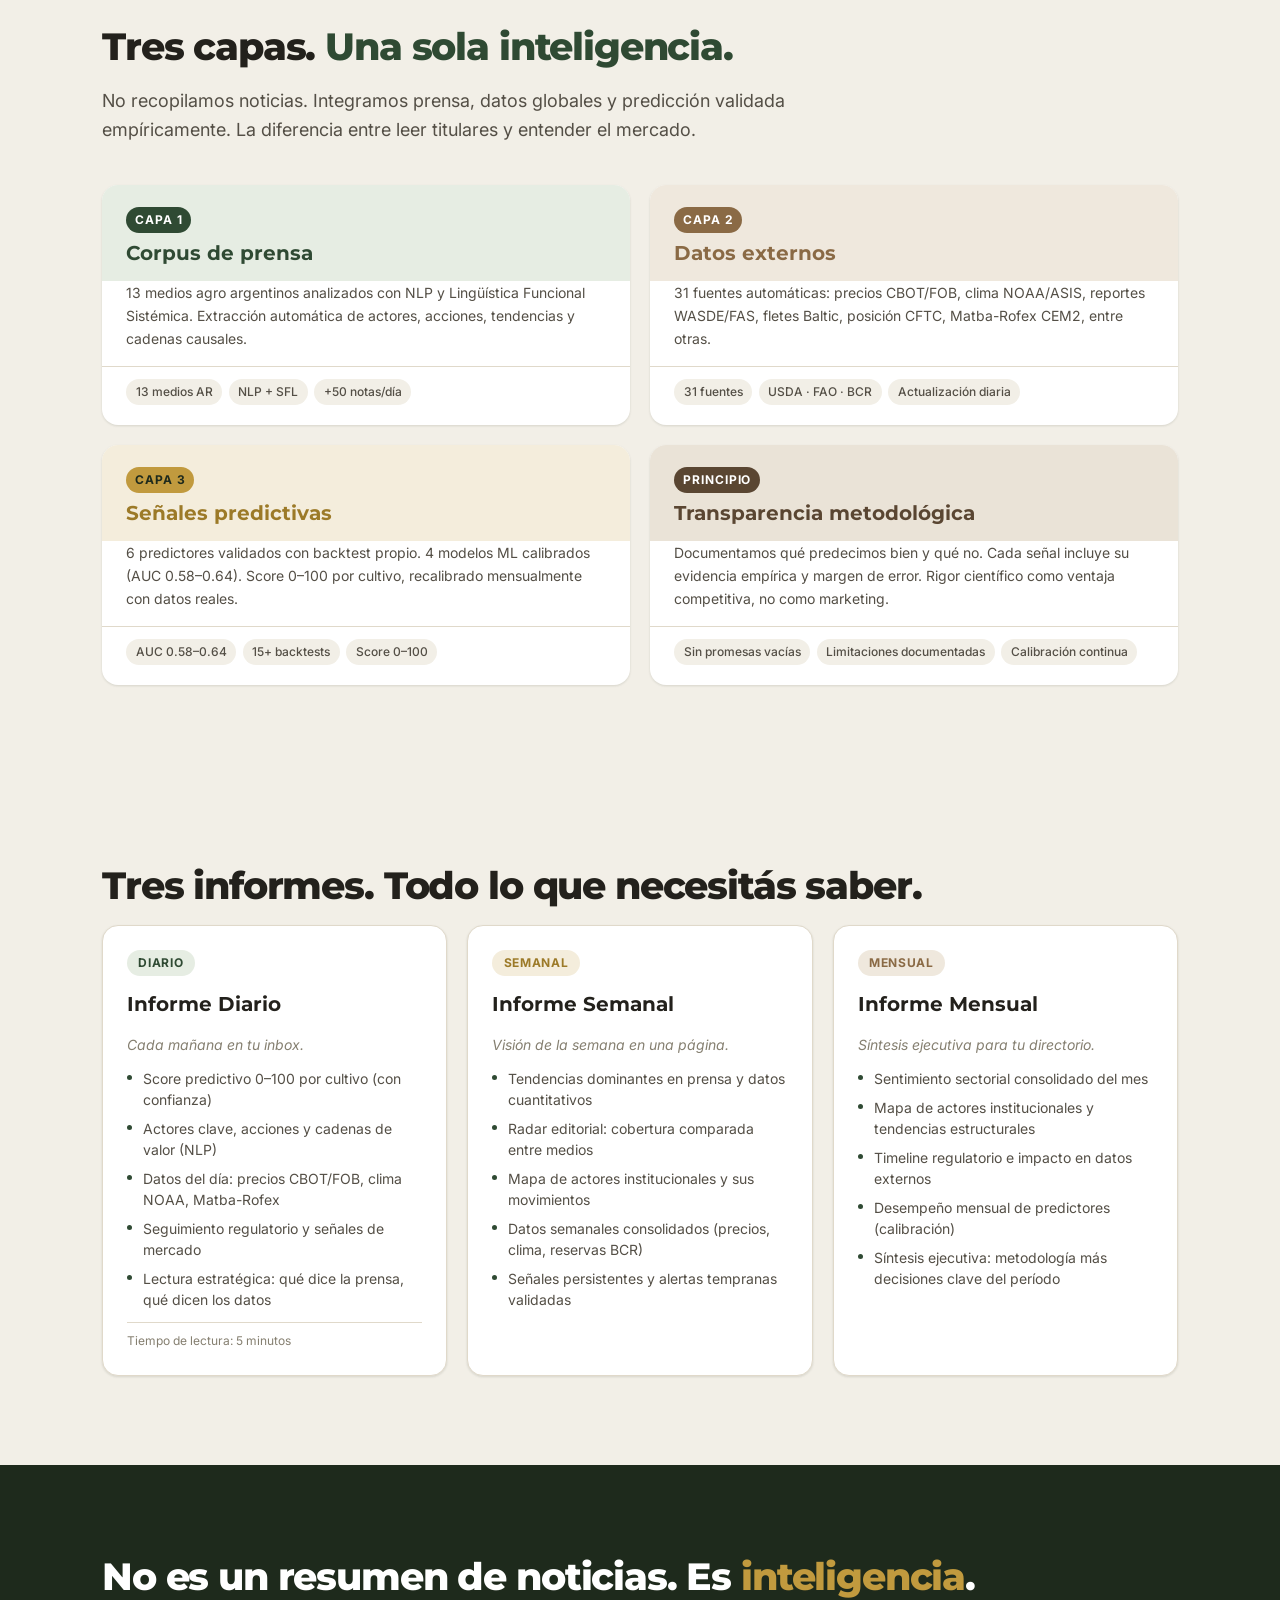
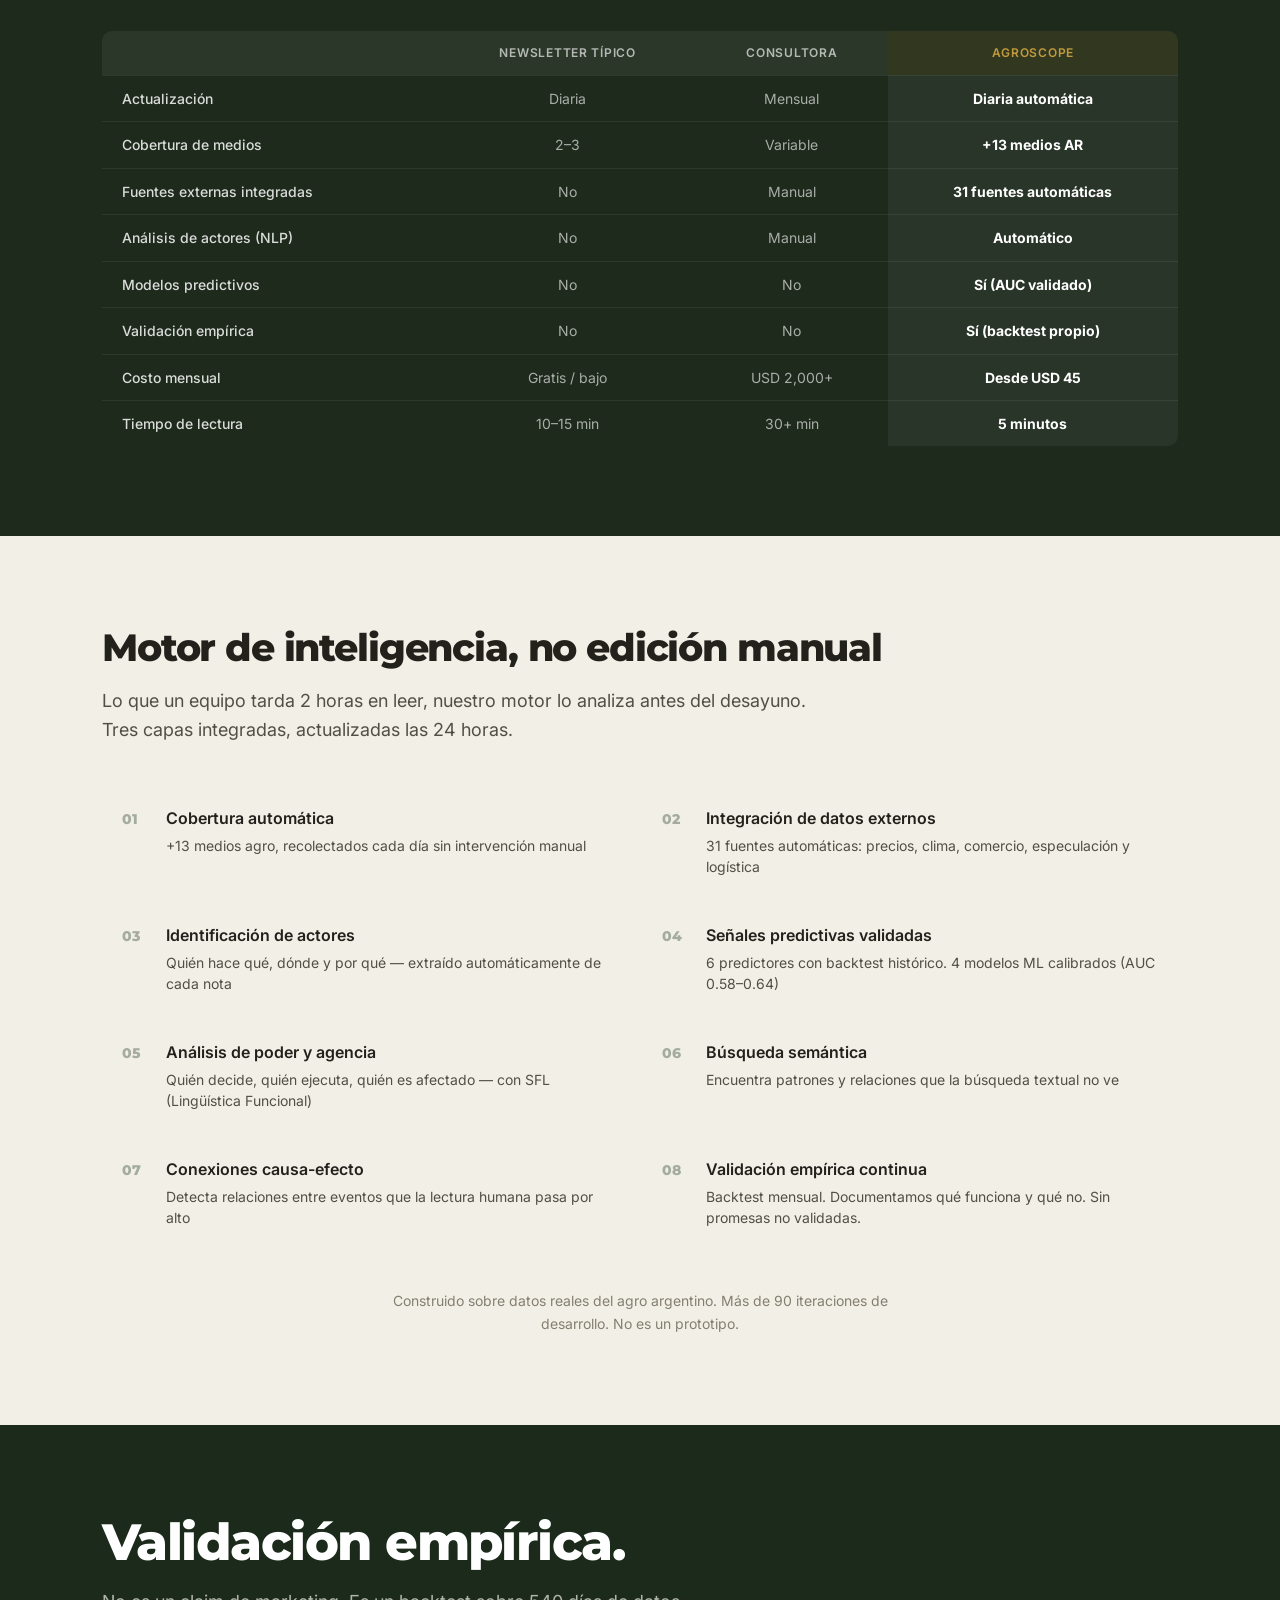
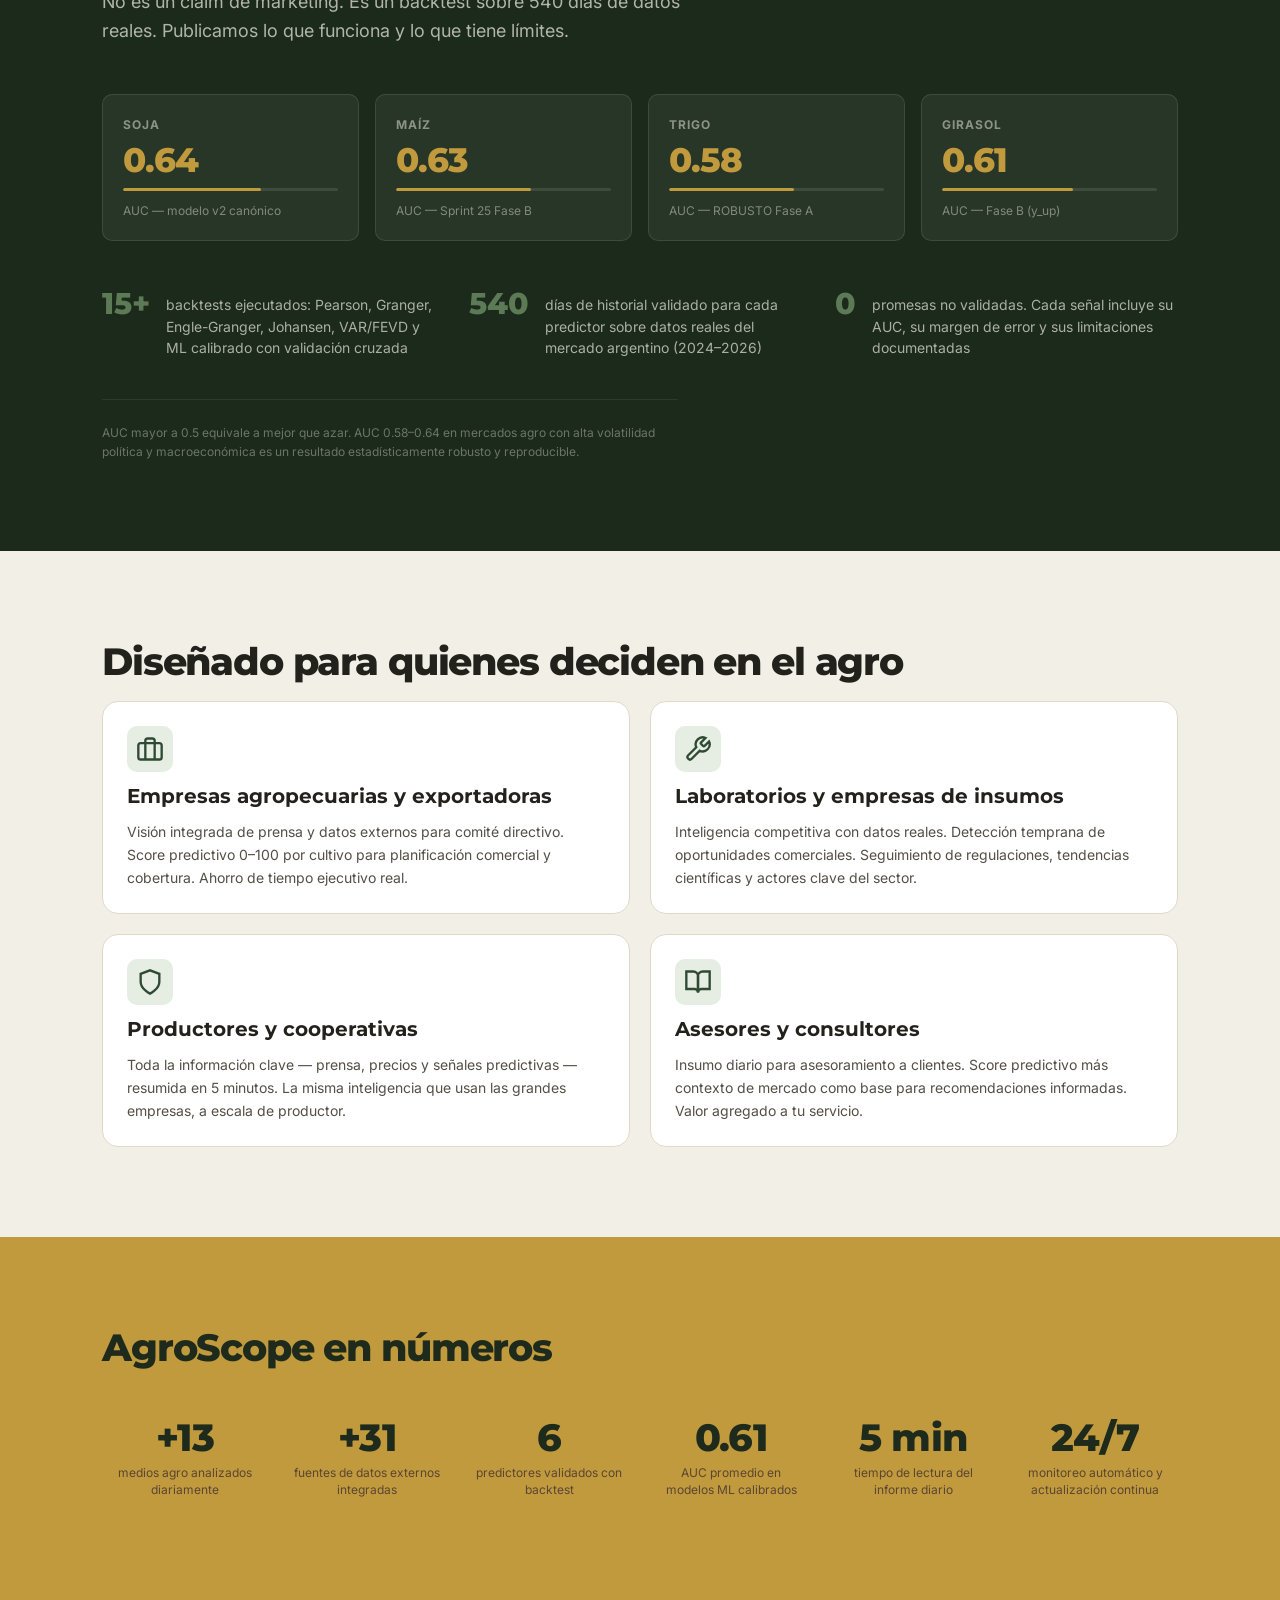
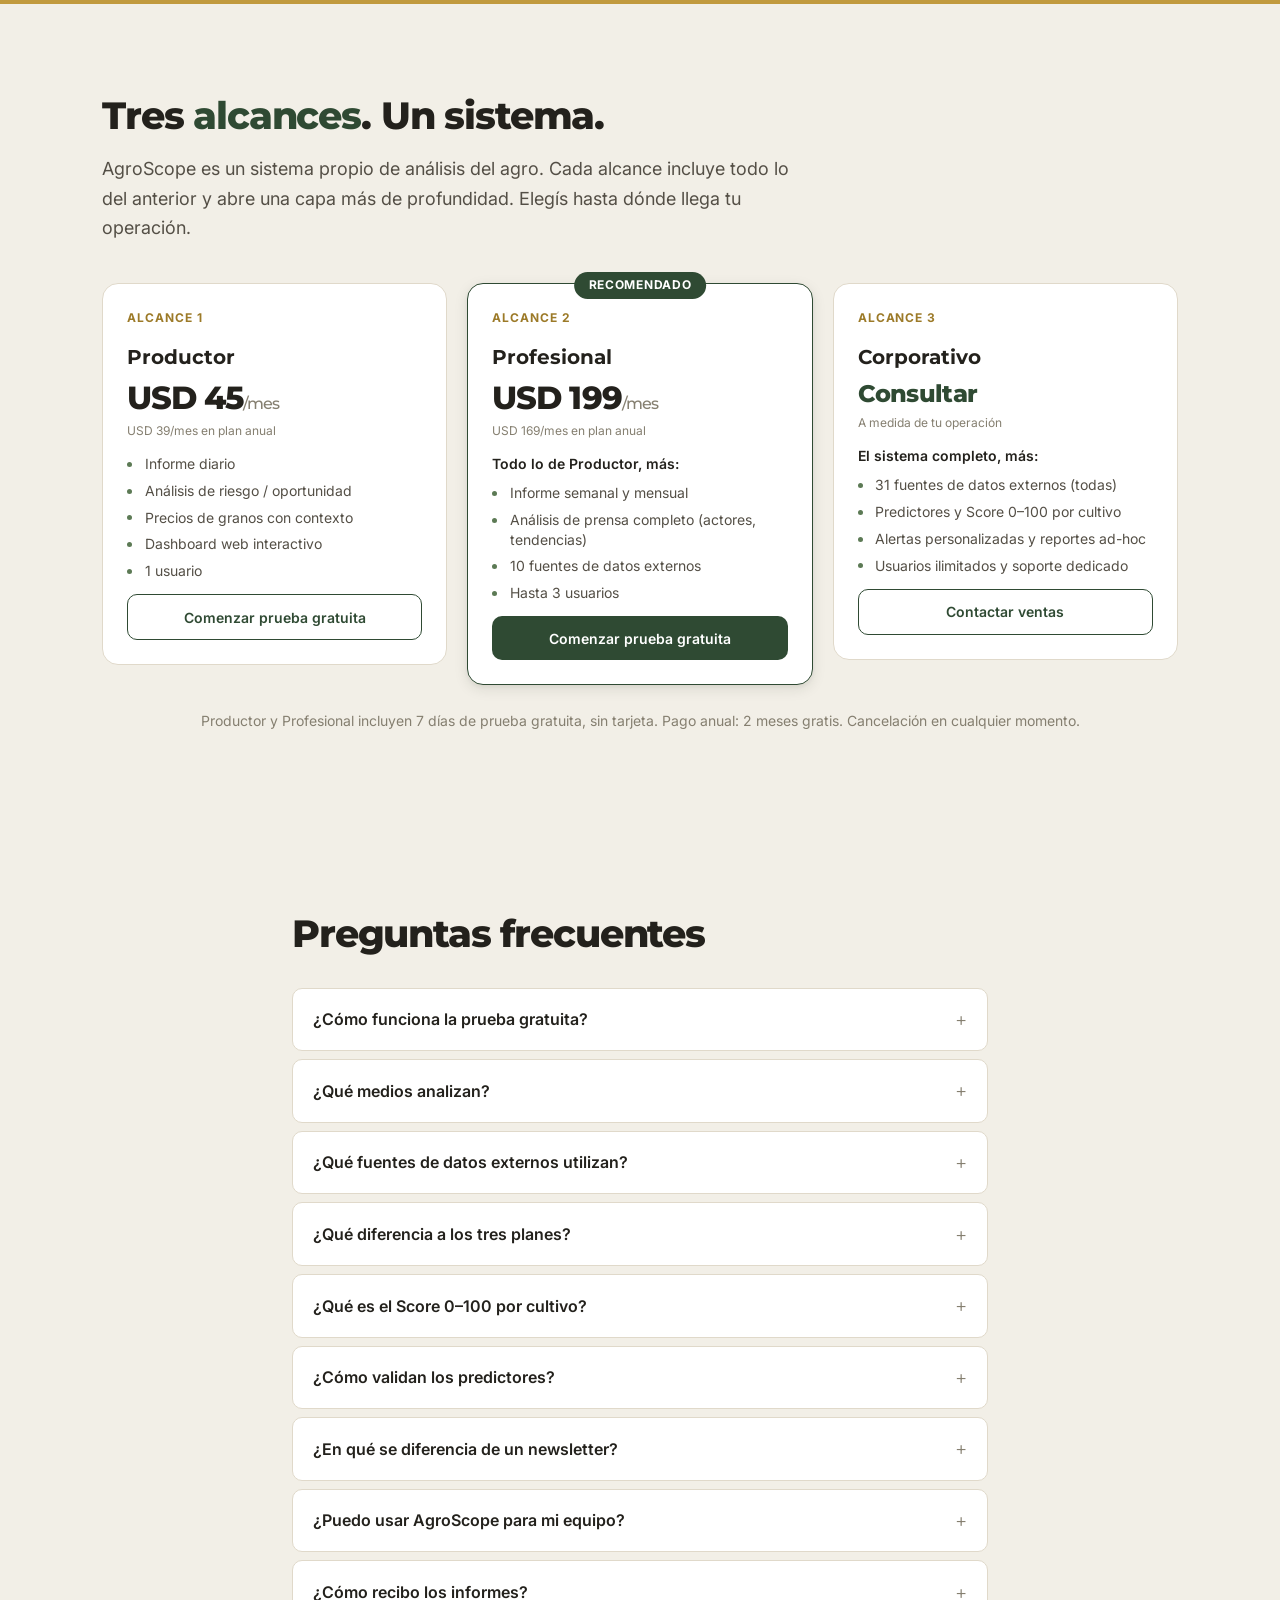
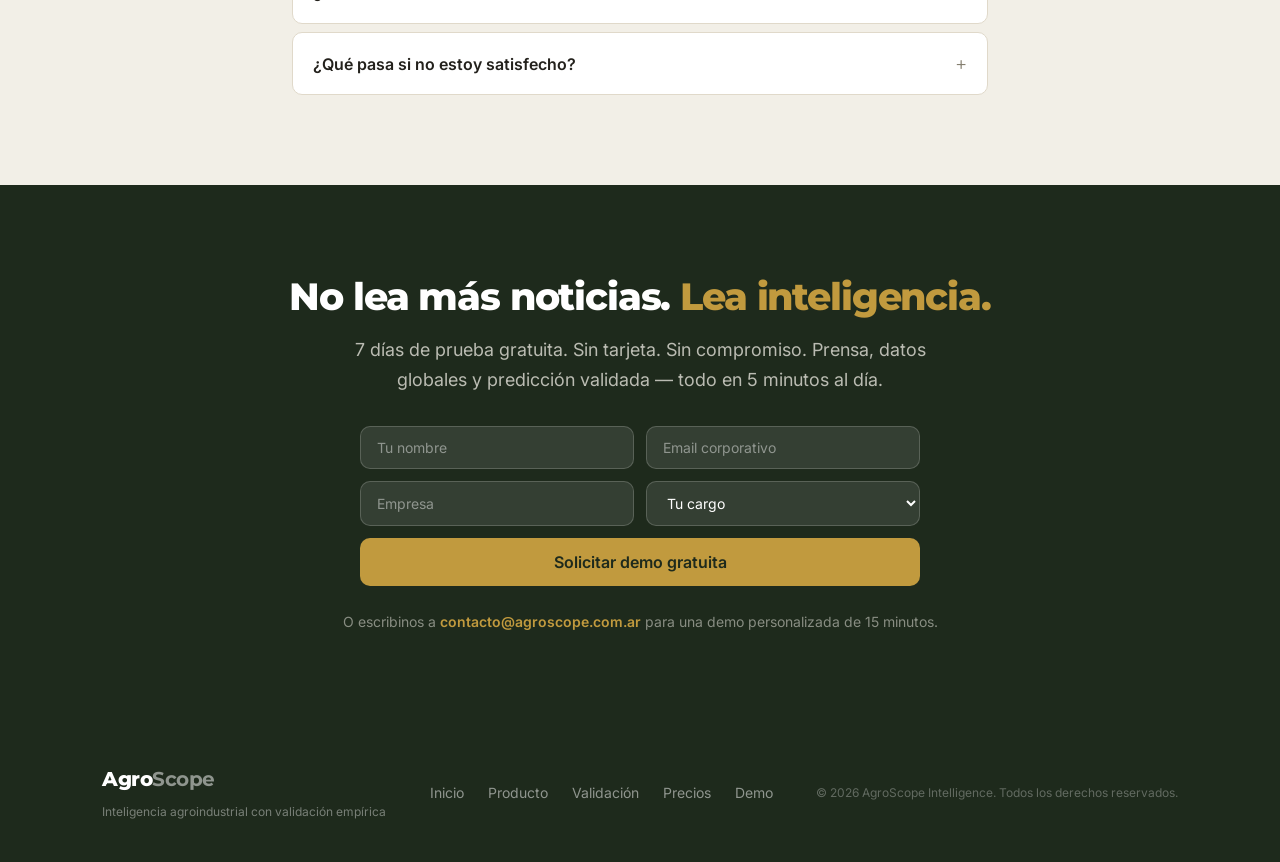
==== commit 2d7deae4: "hero: restaurar diagrama de capas del sistema + subtítulo concreto Vuelve a las 3 capas (prensa/dato" ====
--- a/index.html
+++ b/index.html
@@ -41,25 +41,39 @@
       <div class="hero-content">
         <p class="hero-eyebrow">Sistema propio de análisis del agro</p>
         <h1>La información del agro, convertida en <em>inteligencia estratégica</em>.</h1>
-        <p class="hero-sub">Un sistema, tres alcances. Desarrollamos nuestra propia tecnología de análisis: prensa, datos globales y predicción validada. Elegís hasta dónde llega el alcance que tu operación necesita.</p>
+        <p class="hero-sub">Un sistema propio que integra <strong>tres capas</strong>: prensa argentina (13 medios), 31 fuentes globales de datos (USDA, FAO, NOAA, BCR, Matba-Rofex) y modelos predictivos validados con backtest. Actores, tendencias, riesgos y un Score 0–100 por cultivo. Todo en 5 minutos cada mañana.</p>
         <div class="hero-ctas">
           <a href="#demo" class="btn btn-amber btn-lg">Solicitar demo gratuita</a>
           <a href="demo/diario/" class="btn-link-white">Ver un informe ejemplo →</a>
         </div>
         <p class="hero-note">7 días de prueba gratuita. Sin tarjeta de crédito.</p>
       </div>
-      <div class="hero-scopes" aria-hidden="true">
-        <div class="scope-rung sr1">
-          <div class="sr-top"><span class="sr-name">Productor</span><span class="sr-price">USD 45/mes</span></div>
-          <div class="sr-detail">Informe diario · riesgo/oportunidad · precios</div>
-        </div>
-        <div class="scope-rung sr2">
-          <div class="sr-top"><span class="sr-name">Profesional</span><span class="sr-price">USD 199/mes</span></div>
-          <div class="sr-detail">+ semanal · mensual · 10 datos externos</div>
-        </div>
-        <div class="scope-rung sr3">
-          <div class="sr-top"><span class="sr-name">Corporativo</span><span class="sr-price">Consultar</span></div>
-          <div class="sr-detail">+ 31 fuentes · predictores · Score 0–100</div>
+      <div class="hero-diagram" aria-hidden="true">
+        <div class="hd-layers">
+          <div class="hd-layer hd-l1">
+            <div class="hd-layer-label">Capa 1 — Corpus de prensa</div>
+            <div class="hd-layer-detail">13 medios agro · NLP + SFL · actores y tendencias</div>
+          </div>
+          <div class="hd-connector">
+            <svg width="14" height="20" viewBox="0 0 14 20" fill="none"><line x1="7" y1="0" x2="7" y2="20" stroke="currentColor" stroke-width="1.5" stroke-dasharray="3 3"/><polyline points="2,14 7,20 12,14" stroke="currentColor" stroke-width="1.5" fill="none" stroke-linejoin="round"/></svg>
+          </div>
+          <div class="hd-layer hd-l2">
+            <div class="hd-layer-label">Capa 2 — Datos externos</div>
+            <div class="hd-layer-detail">31 fuentes: USDA · FAO · NOAA · BCR · Matba-Rofex · Baltic</div>
+          </div>
+          <div class="hd-connector">
+            <svg width="14" height="20" viewBox="0 0 14 20" fill="none"><line x1="7" y1="0" x2="7" y2="20" stroke="currentColor" stroke-width="1.5" stroke-dasharray="3 3"/><polyline points="2,14 7,20 12,14" stroke="currentColor" stroke-width="1.5" fill="none" stroke-linejoin="round"/></svg>
+          </div>
+          <div class="hd-layer hd-l3">
+            <div class="hd-layer-label">Capa 3 — Señales predictivas</div>
+            <div class="hd-layer-detail">6 predictores · 4 modelos ML · AUC 0.58–0.64 · Score 0–100</div>
+          </div>
+          <div class="hd-output">
+            <div class="hd-output-label">Informe diario · 5 minutos</div>
+            <div class="hd-crops">
+              <span>Soja</span><span>Maíz</span><span>Trigo</span><span>Girasol</span>
+            </div>
+          </div>
         </div>
       </div>
     </div>
--- a/styles.css
+++ b/styles.css
@@ -157,17 +157,21 @@
 .hero-ctas { display: flex; align-items: center; gap: 1.25rem; flex-wrap: wrap; margin-bottom: 1.25rem; }
 .hero-note { font-size: var(--t-xs); color: rgba(255,255,255,.5); }
 
-/* Hero scope ladder */
-.hero-scopes { display: flex; flex-direction: column; gap: 0.6rem; }
-.scope-rung { padding: 1rem 1.25rem; border-radius: var(--r); background: rgba(255,255,255,.1); border: 1px solid rgba(255,255,255,.18); transition: transform var(--dur) var(--ease-out); }
-.scope-rung.sr2 { margin-left: 1.25rem; background: rgba(255,255,255,.14); }
-.scope-rung.sr3 { margin-left: 2.5rem; background: var(--amber); border-color: var(--amber); color: var(--earth-dark); }
-.scope-rung:hover { transform: translateX(3px); }
-.sr-top { display: flex; justify-content: space-between; align-items: center; gap: 0.75rem; font-family: var(--f-display); font-weight: 700; font-size: 0.95rem; }
-.sr-price { font-size: 0.85rem; white-space: nowrap; }
-.scope-rung.sr1 .sr-price, .scope-rung.sr2 .sr-price { color: var(--amber); }
-.sr-detail { font-size: 0.76rem; opacity: .85; margin-top: 0.2rem; }
-.scope-rung.sr3 .sr-detail { opacity: .92; }
+/* Hero — diagrama de capas del sistema */
+.hero-diagram { display: flex; justify-content: flex-end; }
+.hd-layers { display: flex; flex-direction: column; gap: 0; width: 100%; max-width: 410px; }
+.hd-layer { padding: 1rem 1.25rem; border-radius: var(--r); transition: transform var(--dur) var(--ease-out); }
+.hd-layer:hover { transform: translateX(3px); }
+.hd-layer-label { font-family: var(--f-display); font-weight: 700; font-size: var(--t-sm); margin-bottom: 0.2rem; }
+.hd-layer-detail { font-size: 0.77rem; opacity: .85; line-height: 1.45; }
+.hd-l1 { background: rgba(255,255,255,.14); border: 1px solid rgba(255,255,255,.26); color: #fff; }
+.hd-l2 { background: rgba(138,106,69,.32); border: 1px solid rgba(196,164,124,.5); color: #fff; }
+.hd-l3 { background: rgba(193,154,62,.22); border: 1px solid rgba(193,154,62,.6); color: var(--amber); }
+.hd-connector { display: flex; justify-content: center; padding: 0.25rem 0; color: rgba(255,255,255,.4); }
+.hd-output { margin-top: 0.75rem; padding: 0.85rem 1.25rem; background: rgba(255,255,255,.1); border-radius: var(--r); border: 1px solid rgba(255,255,255,.2); }
+.hd-output-label { font-size: var(--t-sm); font-weight: 700; color: var(--amber); margin-bottom: 0.5rem; }
+.hd-crops { display: flex; gap: 0.4rem; flex-wrap: wrap; }
+.hd-crops span { font-size: var(--t-xs); font-weight: 500; padding: 0.2rem 0.6rem; background: rgba(255,255,255,.15); border-radius: 100px; color: rgba(255,255,255,.9); }
 
 /* ═══ PROBLEMA ═══ */
 .problem-list { display: flex; flex-direction: column; gap: 1.5rem; max-width: 740px; margin: 2rem auto 2.5rem; }
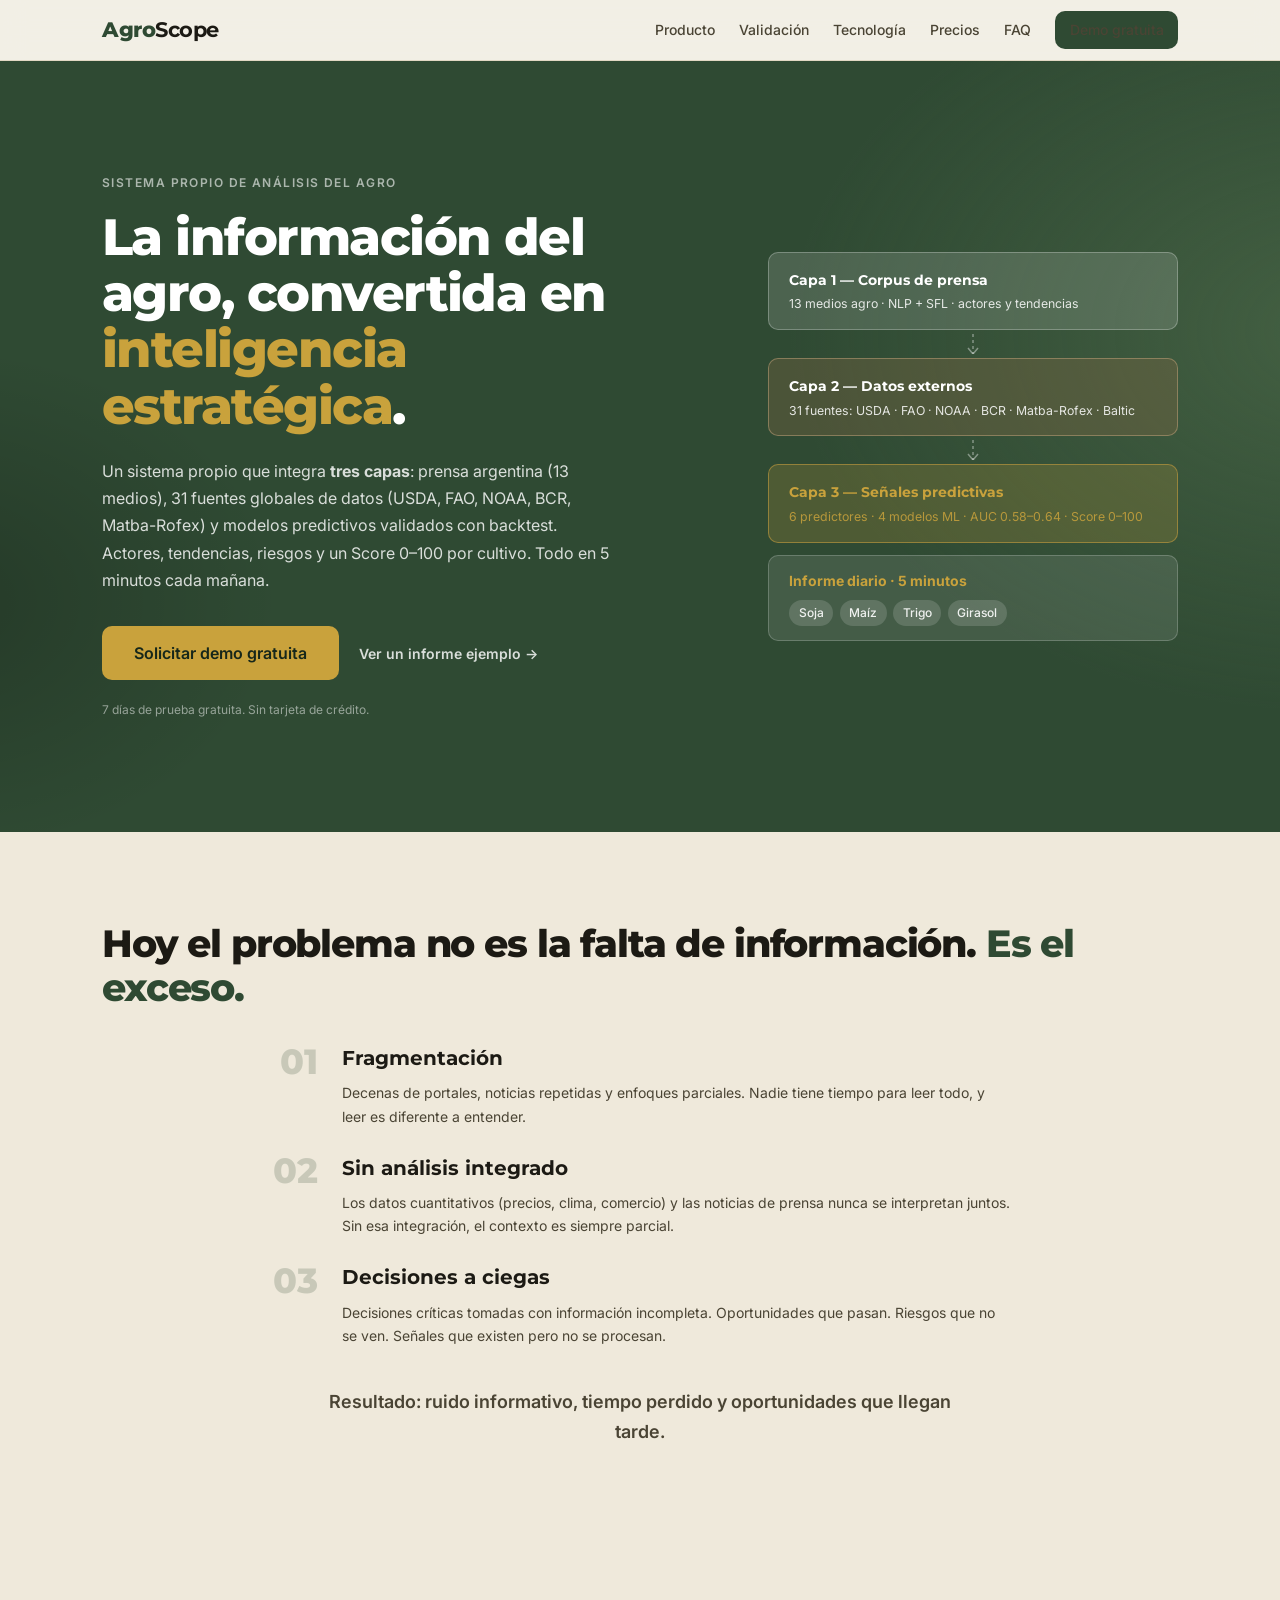
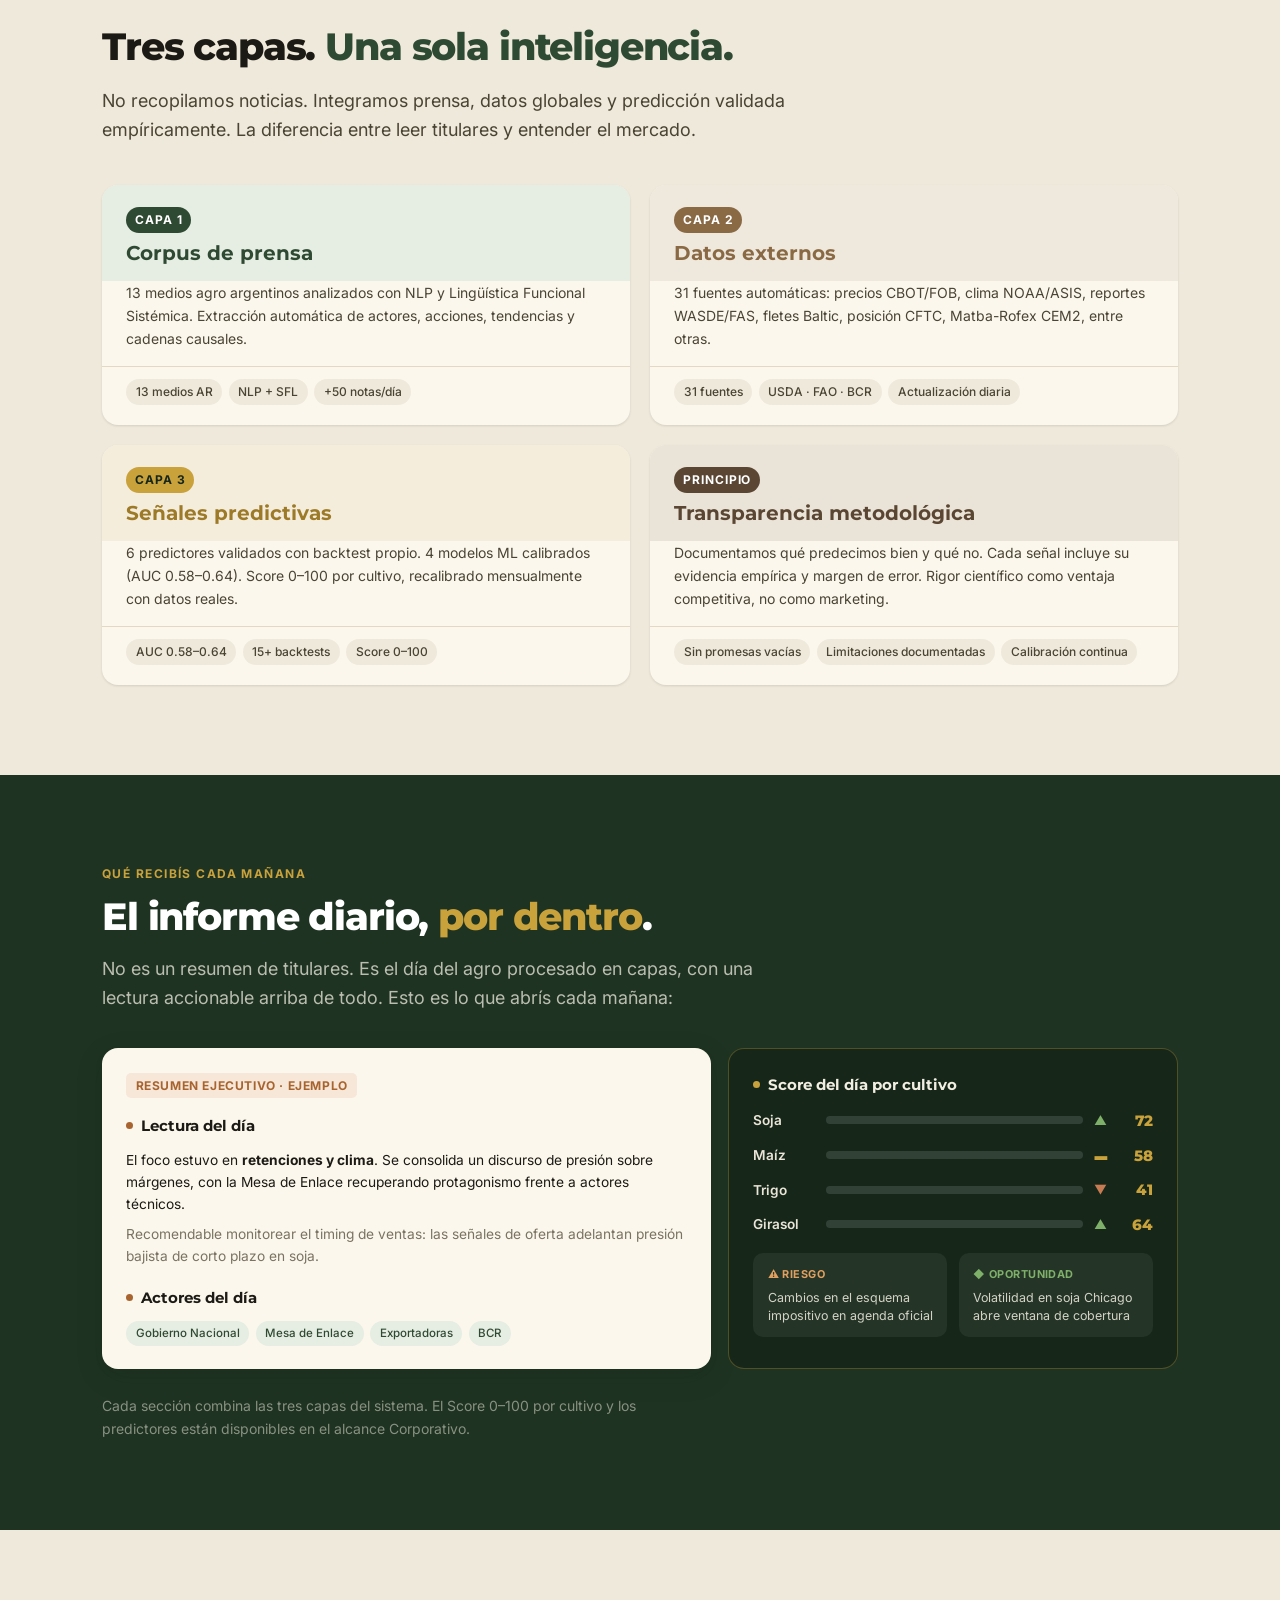
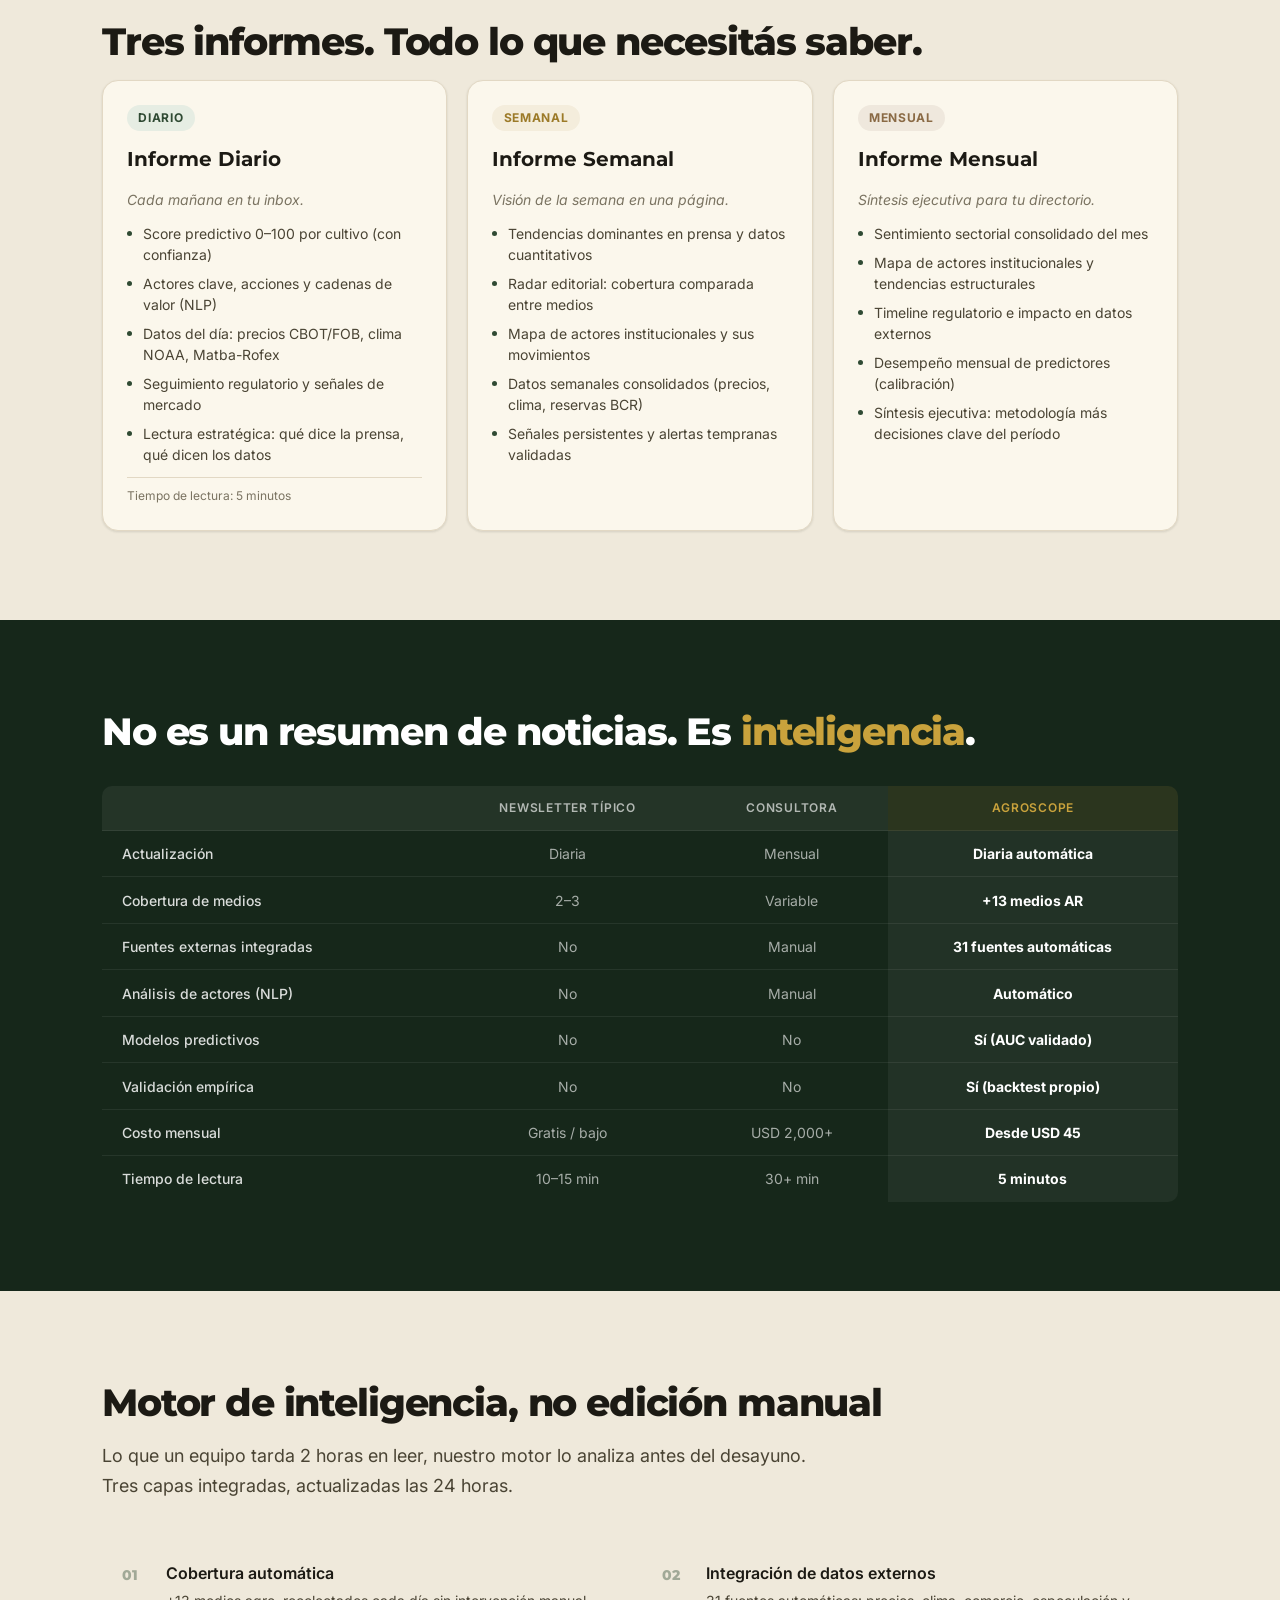
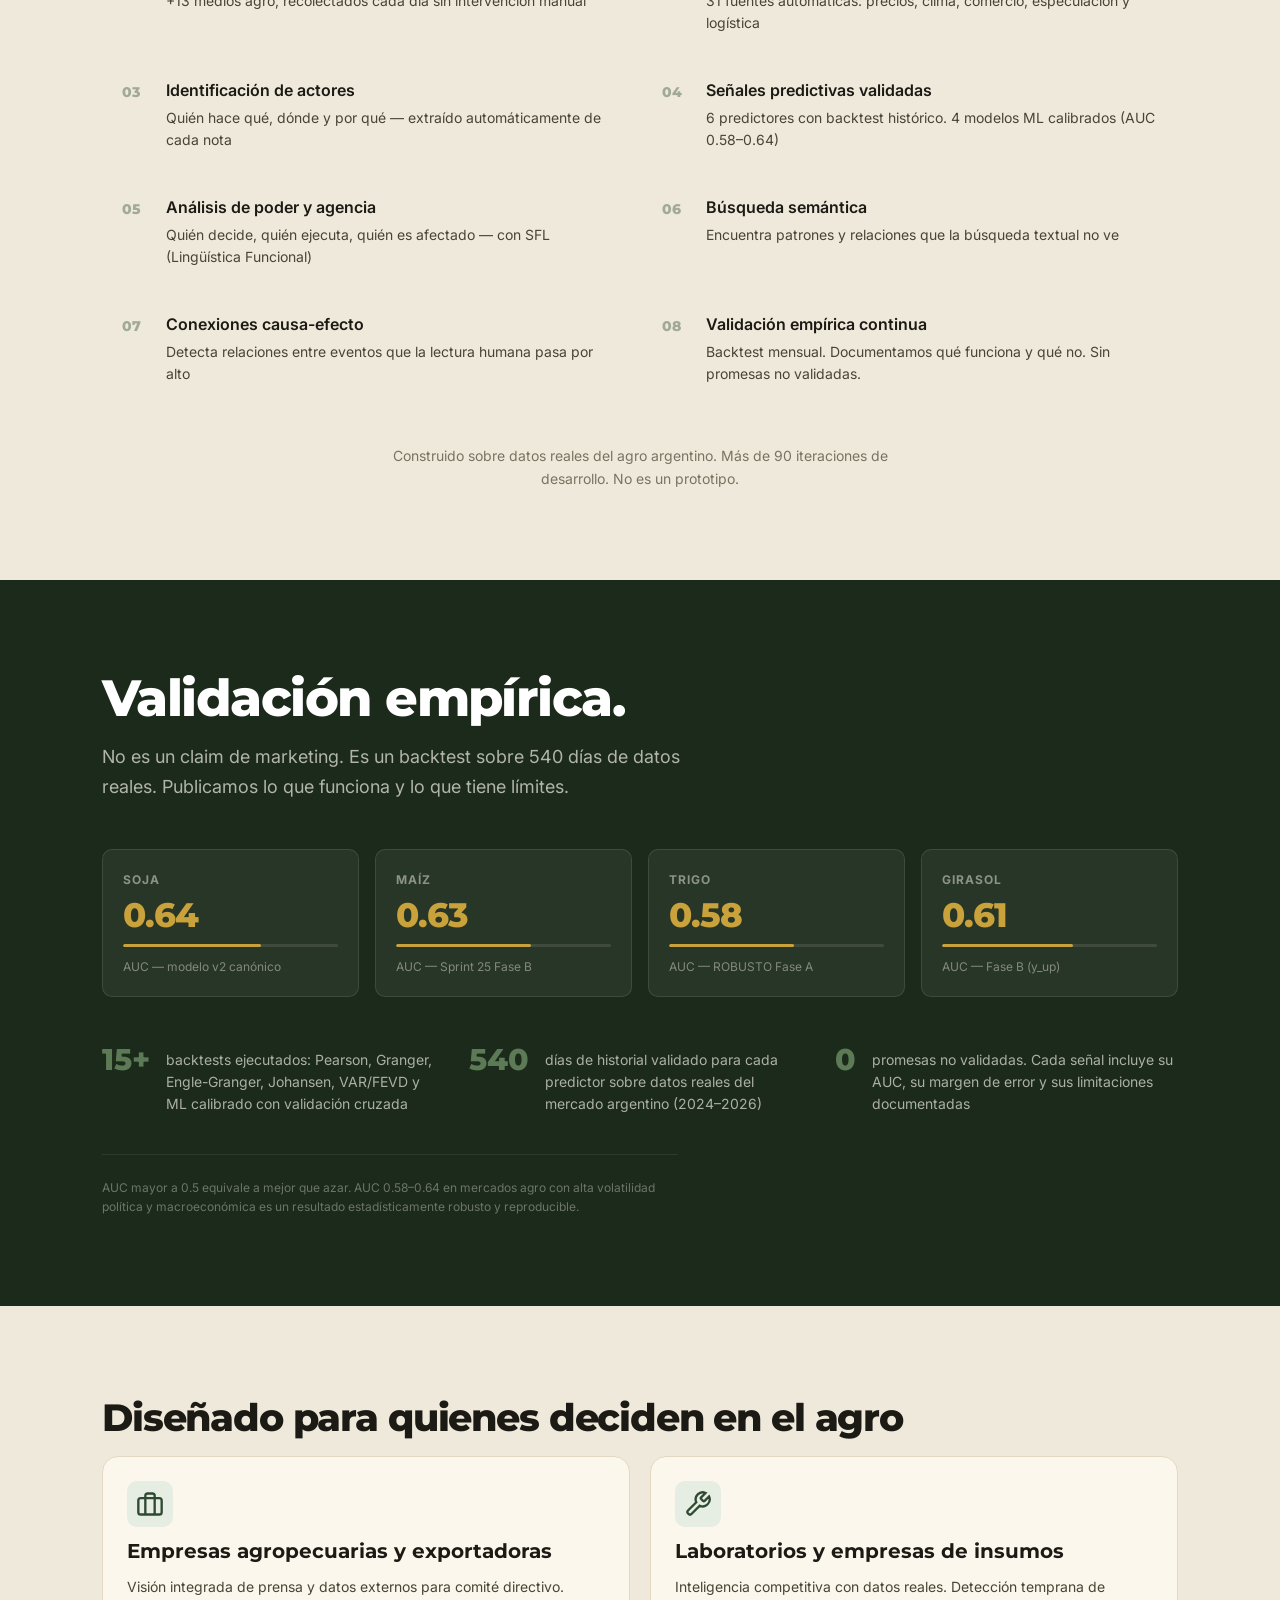
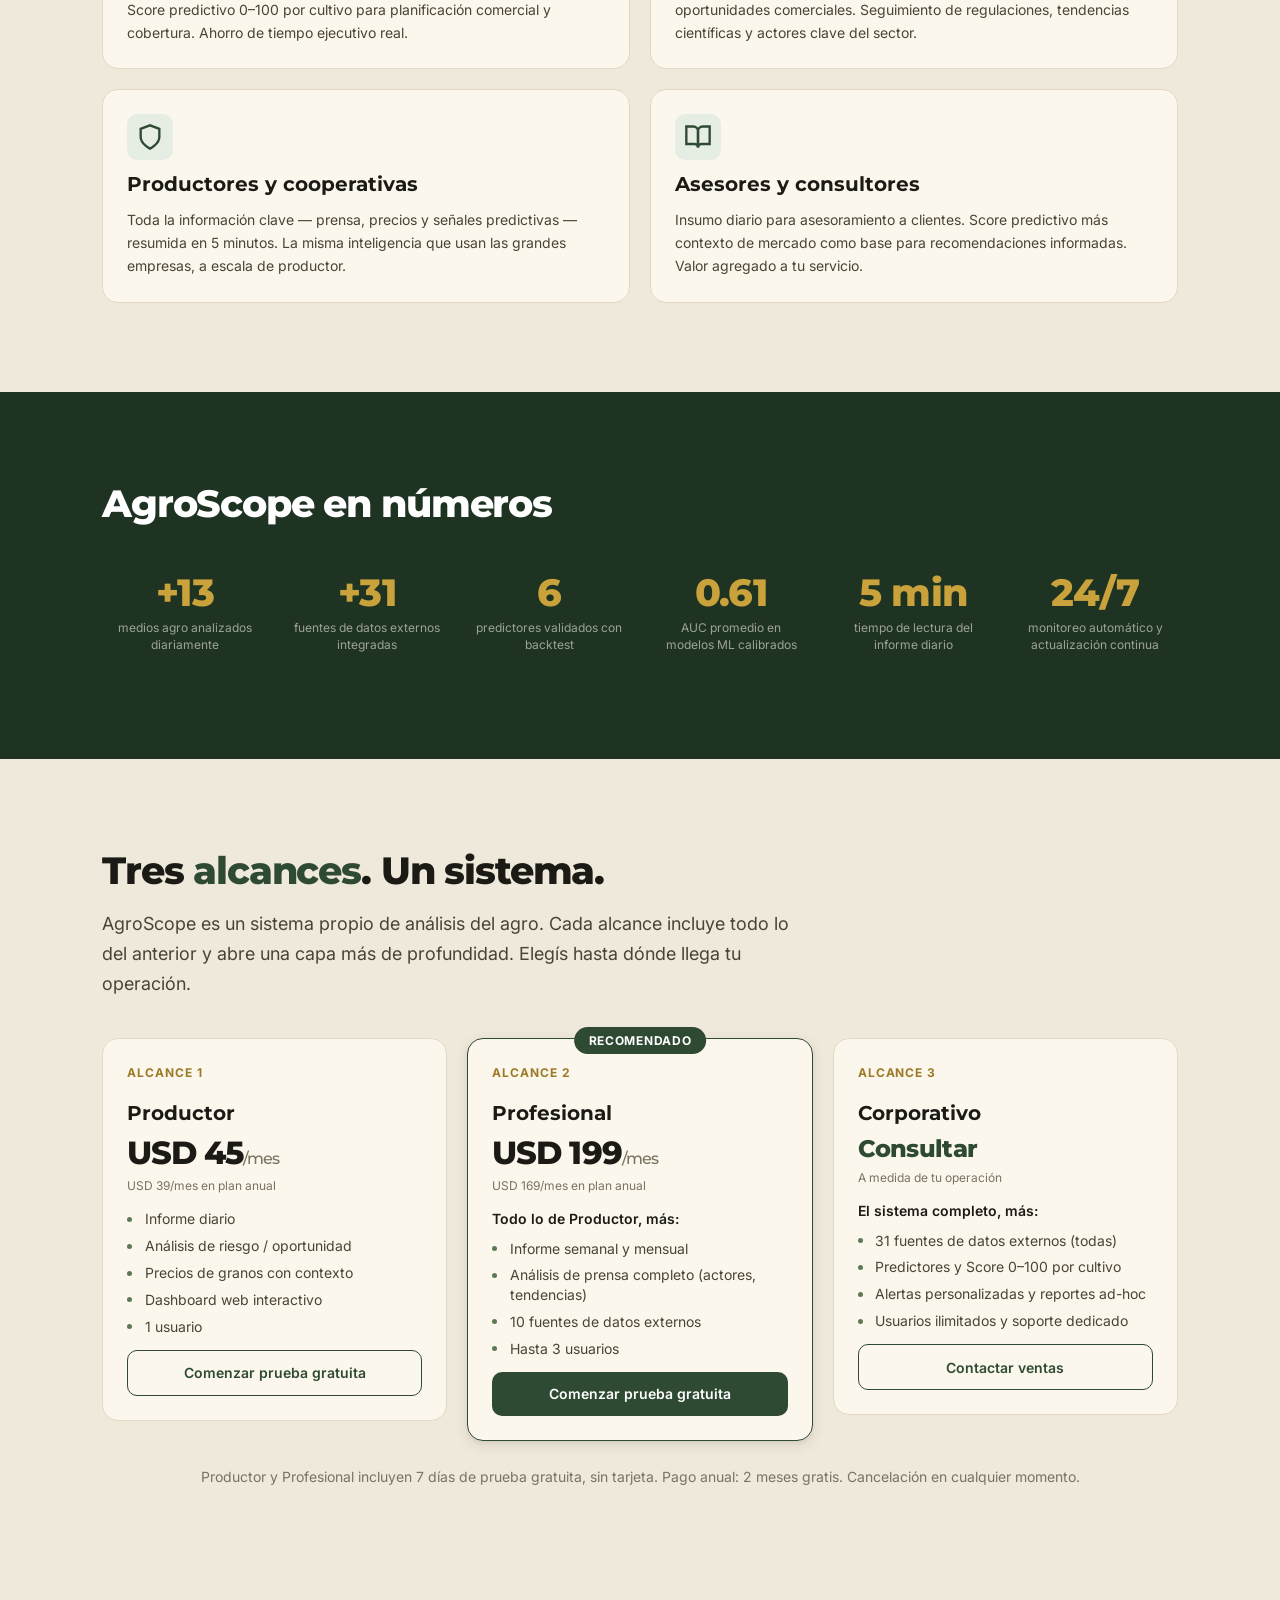
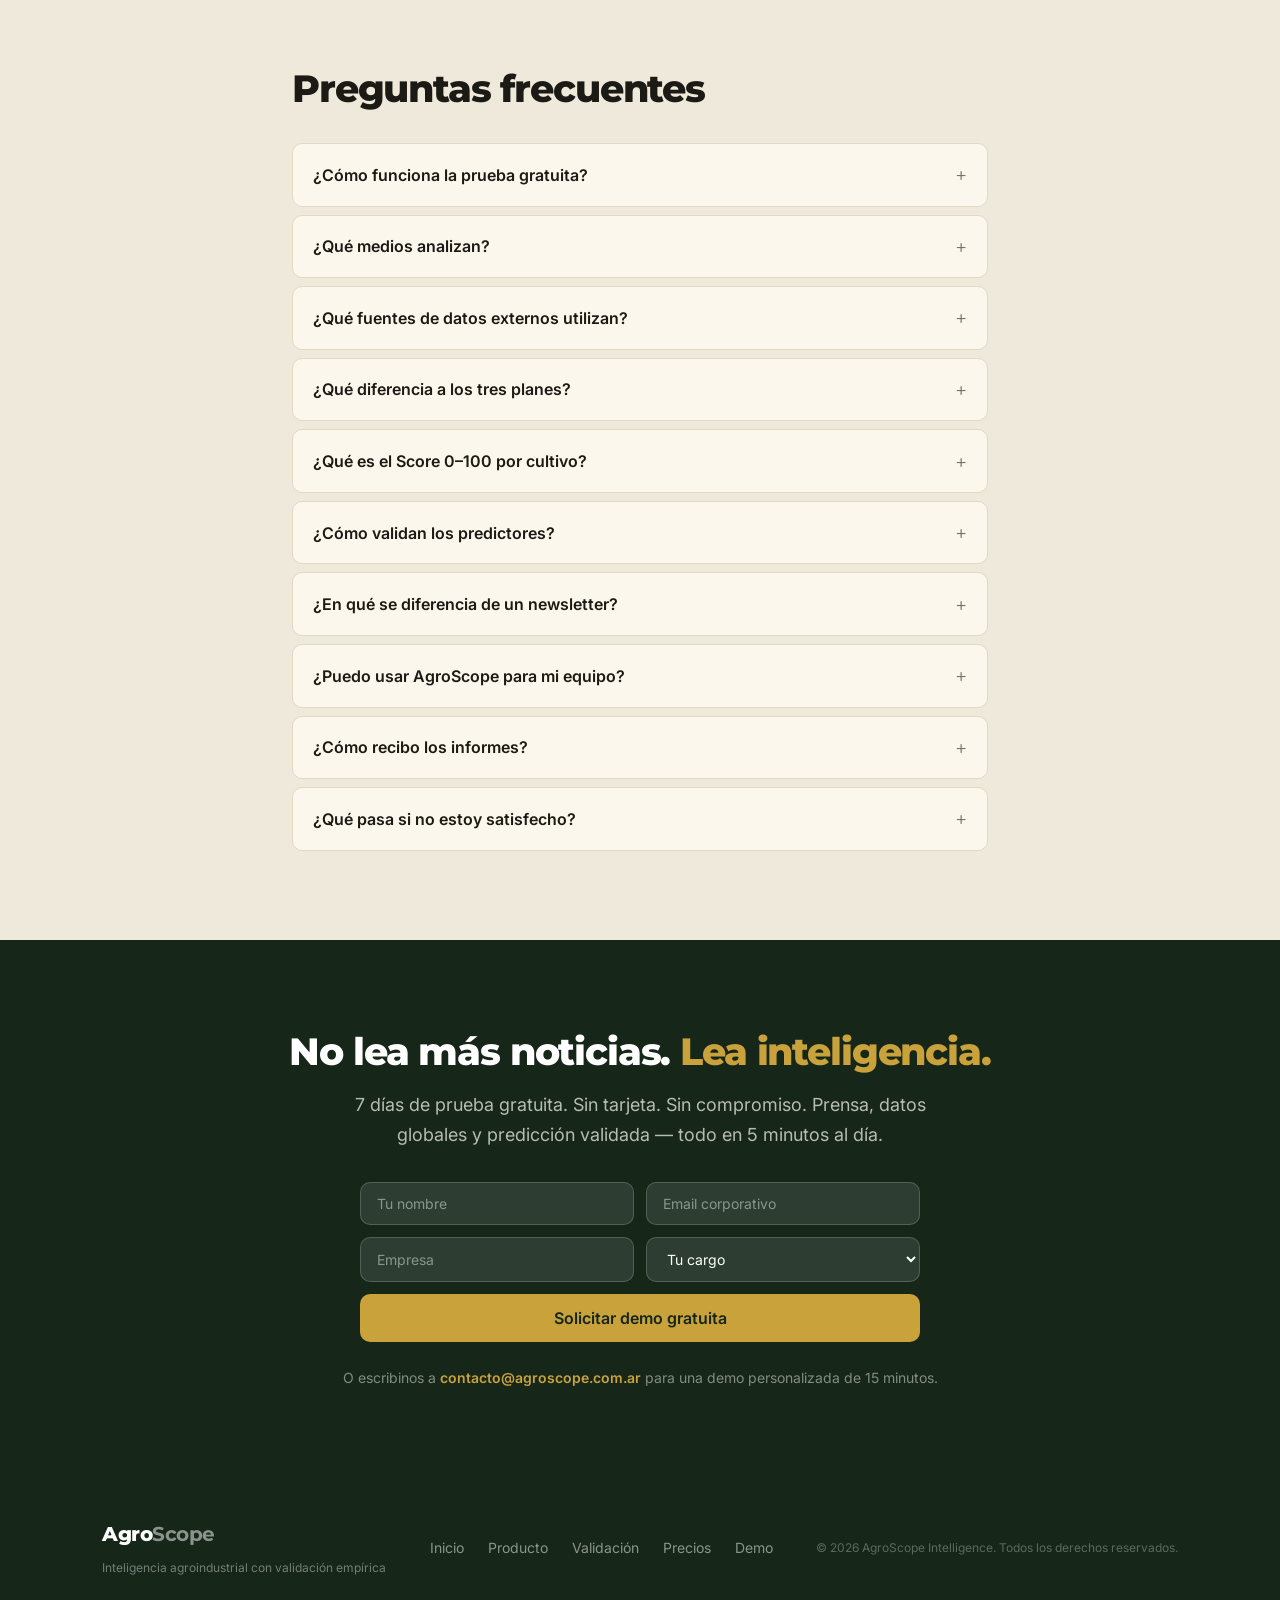
==== commit 817bd211: "website: dirección Profundo — más contraste + contenido rico Color (menos lavado): - Cream más denso" ====
--- a/index.html
+++ b/index.html
@@ -165,6 +165,39 @@
           </div>
         </div>
       </div>
+    </div>
+  </section>
+
+  <!-- INFORME POR DENTRO -->
+  <section class="section section-deep" id="informe">
+    <div class="container">
+      <p class="deep-kick">Qué recibís cada mañana</p>
+      <h2 class="section-title light">El informe diario, <span class="highlight-light">por dentro</span>.</h2>
+      <p class="deep-lead">No es un resumen de titulares. Es el día del agro procesado en capas, con una lectura accionable arriba de todo. Esto es lo que abrís cada mañana:</p>
+      <div class="report-preview">
+        <div class="rp-panel rp-exec">
+          <span class="rp-tagline">Resumen ejecutivo · ejemplo</span>
+          <h4 class="rp-h"><span class="rp-dot rp-dot-copper"></span>Lectura del día</h4>
+          <p>El foco estuvo en <strong>retenciones y clima</strong>. Se consolida un discurso de presión sobre márgenes, con la Mesa de Enlace recuperando protagonismo frente a actores técnicos.</p>
+          <p class="rp-muted">Recomendable monitorear el timing de ventas: las señales de oferta adelantan presión bajista de corto plazo en soja.</p>
+          <h4 class="rp-h rp-h2"><span class="rp-dot rp-dot-copper"></span>Actores del día</h4>
+          <div class="rp-chips"><span>Gobierno Nacional</span><span>Mesa de Enlace</span><span>Exportadoras</span><span>BCR</span></div>
+        </div>
+        <div class="rp-panel rp-score">
+          <h4 class="rp-h"><span class="rp-dot rp-dot-gold"></span>Score del día por cultivo</h4>
+          <div class="rp-scores">
+            <div class="rp-row"><span class="rp-crop">Soja</span><span class="rp-track"><span class="rp-fill rp-up" style="width:72%"></span></span><span class="rp-arrow rp-aup">▲</span><span class="rp-val">72</span></div>
+            <div class="rp-row"><span class="rp-crop">Maíz</span><span class="rp-track"><span class="rp-fill rp-flat" style="width:58%"></span></span><span class="rp-arrow rp-aflat">▬</span><span class="rp-val">58</span></div>
+            <div class="rp-row"><span class="rp-crop">Trigo</span><span class="rp-track"><span class="rp-fill rp-down" style="width:41%"></span></span><span class="rp-arrow rp-adown">▼</span><span class="rp-val">41</span></div>
+            <div class="rp-row"><span class="rp-crop">Girasol</span><span class="rp-track"><span class="rp-fill rp-up" style="width:64%"></span></span><span class="rp-arrow rp-aup">▲</span><span class="rp-val">64</span></div>
+          </div>
+          <div class="rp-mini">
+            <div class="rp-mc"><div class="rp-ml rp-risk">⚠ Riesgo</div><div class="rp-mv">Cambios en el esquema impositivo en agenda oficial</div></div>
+            <div class="rp-mc"><div class="rp-ml rp-opp">◆ Oportunidad</div><div class="rp-mv">Volatilidad en soja Chicago abre ventana de cobertura</div></div>
+          </div>
+        </div>
+      </div>
+      <p class="deep-note">Cada sección combina las tres capas del sistema. El Score 0–100 por cultivo y los predictores están disponibles en el alcance Corporativo.</p>
     </div>
   </section>
 
@@ -399,9 +432,9 @@
   </section>
 
   <!-- NUMEROS -->
-  <section class="section section-amber" id="numeros">
-    <div class="container">
-      <h2 class="section-title dark">AgroScope en números</h2>
+  <section class="section section-numbers" id="numeros">
+    <div class="container">
+      <h2 class="section-title">AgroScope en números</h2>
       <div class="stats-grid">
         <div class="stat">
           <div class="stat-number">+13</div>
--- a/styles.css
+++ b/styles.css
@@ -6,34 +6,40 @@
 
 :root {
   /* Verde pino (primario) */
-  --green:        #2F4A33;
-  --green-mid:    #3B5A40;
-  --green-muted:  #5C7A55;
-  --green-light:  #E6EDE3;
-  --green-deep:   #223120;
-
-  /* Oro cosecha (acento — reemplaza el ámbar/naranja) */
-  --amber:        #C19A3E;
+  --green:         #2F4A33;
+  --green-mid:     #3B5A40;
+  --green-muted:   #5C7A55;
+  --green-light:   #E6EDE3;
+  --green-deep:    #1E3322;   /* banda oscura principal */
+  --green-darkest: #16271A;   /* banda más profunda */
+
+  /* Oro cosecha (acento) — más saturado para que resalte */
+  --amber:        #C9A23C;
   --amber-dark:   #9C7A28;
   --amber-light:  #F4EDDC;
 
-  /* Bronce (tercer tono — reemplaza el azul) */
+  /* Cobre (acento cálido secundario) */
+  --copper:       #A8642F;
+  --copper-light: #F7E7D9;
+
+  /* Bronce (capa datos externos) */
   --blue:         #8A6A45;
   --blue-mid:     #9A7A50;
   --blue-light:   #EFE8DD;
 
   /* Tierra */
   --earth:        #5A4632;
-  --earth-dark:   #1E2A1C;
+  --earth-dark:   #16271A;   /* casi negro verdoso — secciones oscuras */
   --earth-light:  #EAE3D7;
 
-  /* Neutros tibios (tintados a tierra) */
-  --bg:       #F2EFE7;
-  --surface:  #FFFFFF;
-  --border:   #E0D9CA;
-  --text:     #23211C;
-  --text-2:   #544F46;
-  --text-3:   #857F70;
+  /* Neutros tibios más densos (menos lavados) */
+  --bg:       #EFE9DB;
+  --surface:  #FBF7EC;
+  --white:    #FFFFFF;
+  --border:   #E2D8C4;
+  --text:     #1C1A14;
+  --text-2:   #4A4434;
+  --text-3:   #7A7361;
 
   --f-display: 'Montserrat', -apple-system, sans-serif;
   --f-body:    'Inter', -apple-system, BlinkMacSystemFont, sans-serif;
@@ -266,12 +272,51 @@
 .card-audience h3 { font-family: var(--f-display); font-weight: 700; font-size: var(--t-xl); line-height: 1.2; }
 .card-audience p  { font-size: var(--t-sm); color: var(--text-2); line-height: 1.65; }
 
-/* ═══ NUMEROS ═══ */
-.section-amber .section-title { color: var(--earth-dark); }
+/* ═══ INFORME POR DENTRO (banda profunda) ═══ */
+.section-deep { background: var(--green-deep); color: #F2EEE2; }
+.deep-kick { font-size: var(--t-xs); font-weight: 700; letter-spacing: .12em; text-transform: uppercase; color: var(--amber); margin-bottom: 0.7rem; }
+.section-deep .section-title { color: #fff; }
+.deep-lead { font-size: var(--t-lg); color: rgba(242,238,226,.74); max-width: 60ch; line-height: 1.6; margin-bottom: 2.2rem; }
+.deep-note { margin-top: 1.6rem; font-size: var(--t-sm); color: rgba(242,238,226,.5); max-width: 66ch; }
+
+.report-preview { display: grid; grid-template-columns: 1.15fr 0.85fr; gap: 1.1rem; }
+.rp-panel { border-radius: var(--r-lg); padding: 1.4rem 1.5rem; }
+.rp-exec  { background: var(--surface); color: var(--text); box-shadow: var(--shadow-lg); }
+.rp-score { background: var(--green-darkest); border: 1px solid rgba(201,162,60,.32); color: #F2EEE2; }
+.rp-tagline { display: inline-block; font-size: var(--t-xs); font-weight: 700; text-transform: uppercase; letter-spacing: .05em; padding: 0.18rem 0.6rem; border-radius: 5px; background: var(--copper-light); color: var(--copper); margin-bottom: 0.9rem; }
+.rp-h { font-family: var(--f-display); font-weight: 700; font-size: 0.95rem; display: flex; align-items: center; gap: 0.5rem; margin-bottom: 0.7rem; }
+.rp-h2 { margin-top: 1.1rem; }
+.rp-dot { width: 7px; height: 7px; border-radius: 50%; flex-shrink: 0; }
+.rp-dot-copper { background: var(--copper); }
+.rp-dot-gold   { background: var(--amber); }
+.rp-exec p { font-size: 0.86rem; line-height: 1.6; margin-bottom: 0.5rem; }
+.rp-muted { color: var(--text-3); font-size: 0.8rem; }
+.rp-chips { display: flex; flex-wrap: wrap; gap: 0.4rem; }
+.rp-chips span { font-size: 0.72rem; font-weight: 500; padding: 0.2rem 0.6rem; border-radius: 100px; background: var(--green-light); color: var(--green); }
+.rp-scores { display: flex; flex-direction: column; gap: 0.6rem; margin-bottom: 1rem; }
+.rp-row { display: flex; align-items: center; gap: 0.7rem; }
+.rp-crop { font-weight: 600; font-size: 0.85rem; width: 62px; color: #EAE5D8; }
+.rp-track { flex: 1; height: 8px; border-radius: 5px; background: rgba(255,255,255,.12); overflow: hidden; }
+.rp-fill { height: 100%; border-radius: 5px; }
+.rp-up   { background: linear-gradient(90deg,#3E5C42,#7FB069); }
+.rp-flat { background: linear-gradient(90deg,#9C7A28,#C9A23C); }
+.rp-down { background: linear-gradient(90deg,#8A4A2F,#C77B52); }
+.rp-arrow { font-size: 0.8rem; width: 14px; text-align: center; }
+.rp-aup { color: #7FB069; } .rp-aflat { color: var(--amber); } .rp-adown { color: #C77B52; }
+.rp-val { font-family: var(--f-display); font-weight: 800; font-size: 0.95rem; width: 34px; text-align: right; color: var(--amber); }
+.rp-mini { display: grid; grid-template-columns: 1fr 1fr; gap: 0.7rem; }
+.rp-mc { background: rgba(255,255,255,.06); border-radius: 10px; padding: 0.8rem 0.9rem; }
+.rp-ml { font-size: 0.68rem; font-weight: 700; text-transform: uppercase; letter-spacing: .04em; margin-bottom: 0.35rem; }
+.rp-risk { color: #E0A060; } .rp-opp { color: #7FB069; }
+.rp-mv { font-size: 0.78rem; line-height: 1.4; color: rgba(242,238,226,.85); }
+
+/* ═══ NUMEROS (banda oscura, números en oro) ═══ */
+.section-numbers { background: var(--green-deep); }
+.section-numbers .section-title { color: #fff; }
 .stats-grid { display: grid; grid-template-columns: repeat(6, 1fr); gap: 1rem; margin-top: 2rem; }
 .stat { text-align: center; padding: 1rem 0.5rem; }
-.stat-number { font-family: var(--f-display); font-weight: 800; font-size: clamp(1.75rem, 3vw, 2.4rem); color: var(--earth-dark); line-height: 1; margin-bottom: 0.5rem; letter-spacing: -0.02em; }
-.stat-label  { font-size: var(--t-xs); color: var(--earth); line-height: 1.4; }
+.stat-number { font-family: var(--f-display); font-weight: 800; font-size: clamp(1.75rem, 3vw, 2.4rem); color: var(--amber); line-height: 1; margin-bottom: 0.5rem; letter-spacing: -0.02em; }
+.stat-label  { font-size: var(--t-xs); color: rgba(242,238,226,.6); line-height: 1.4; }
 
 /* ═══ PRICING / SCOPES ═══ */
 .pricing-grid { margin-top: 2rem; align-items: start; }
@@ -342,6 +387,7 @@
   .grid-3        { grid-template-columns: 1fr; }
   .grid-2        { grid-template-columns: 1fr; }
   .tech-grid     { grid-template-columns: 1fr; }
+  .report-preview { grid-template-columns: 1fr; }
   .val-principles { grid-template-columns: 1fr; gap: 1.25rem; }
   .stats-grid    { grid-template-columns: repeat(2, 1fr); }
   .form-row      { grid-template-columns: 1fr; }
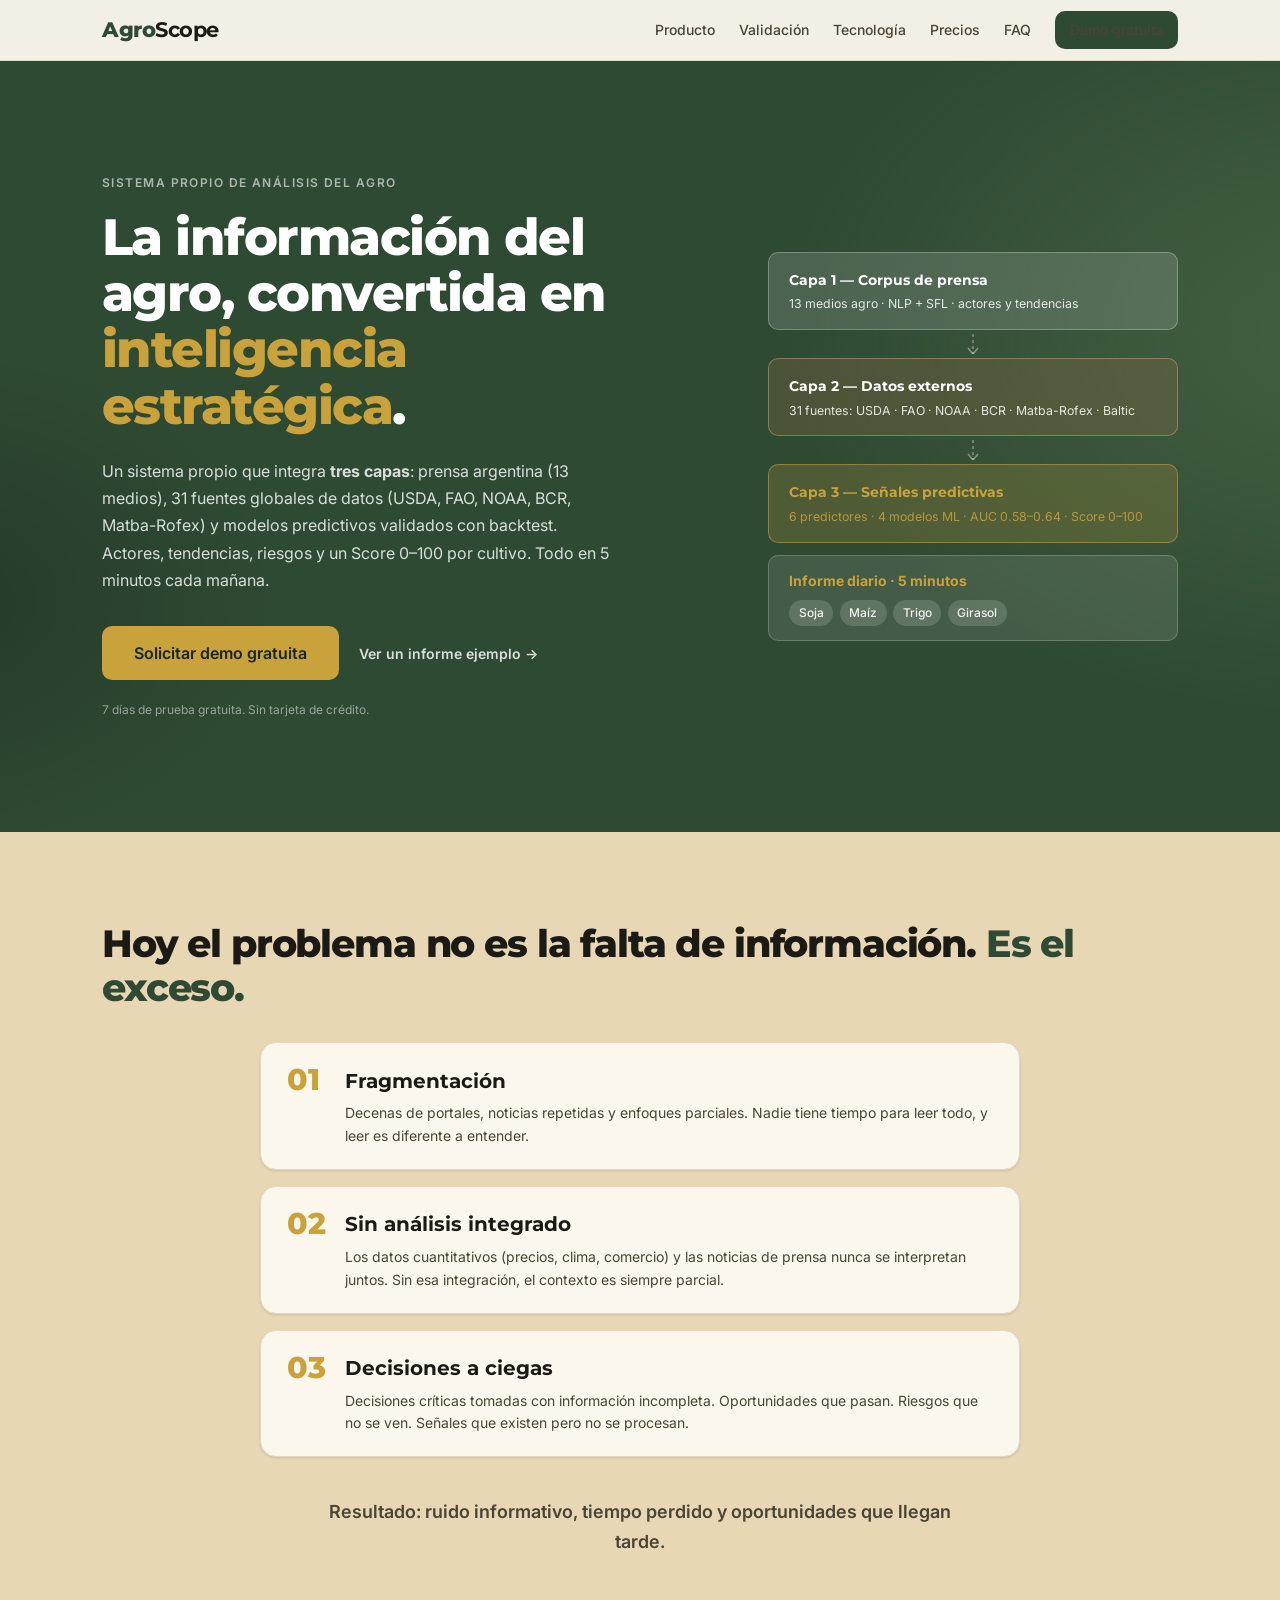
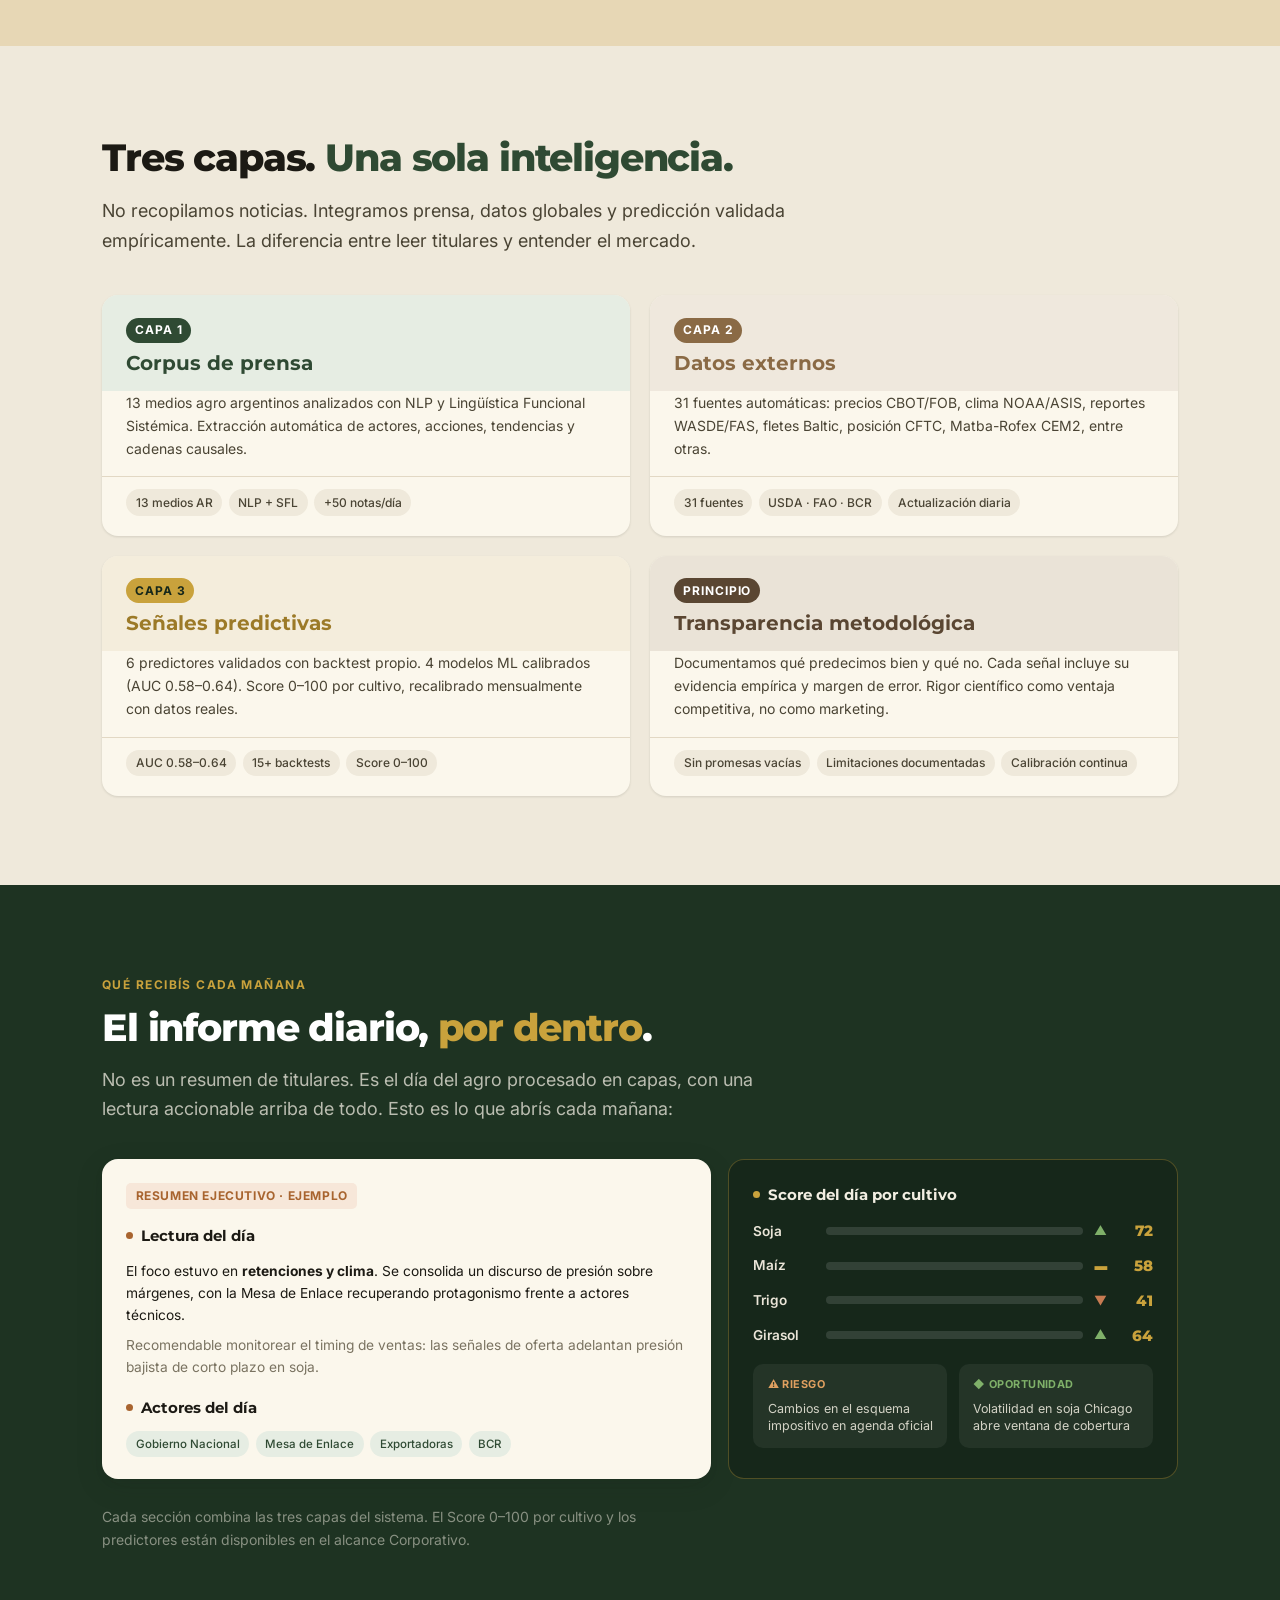
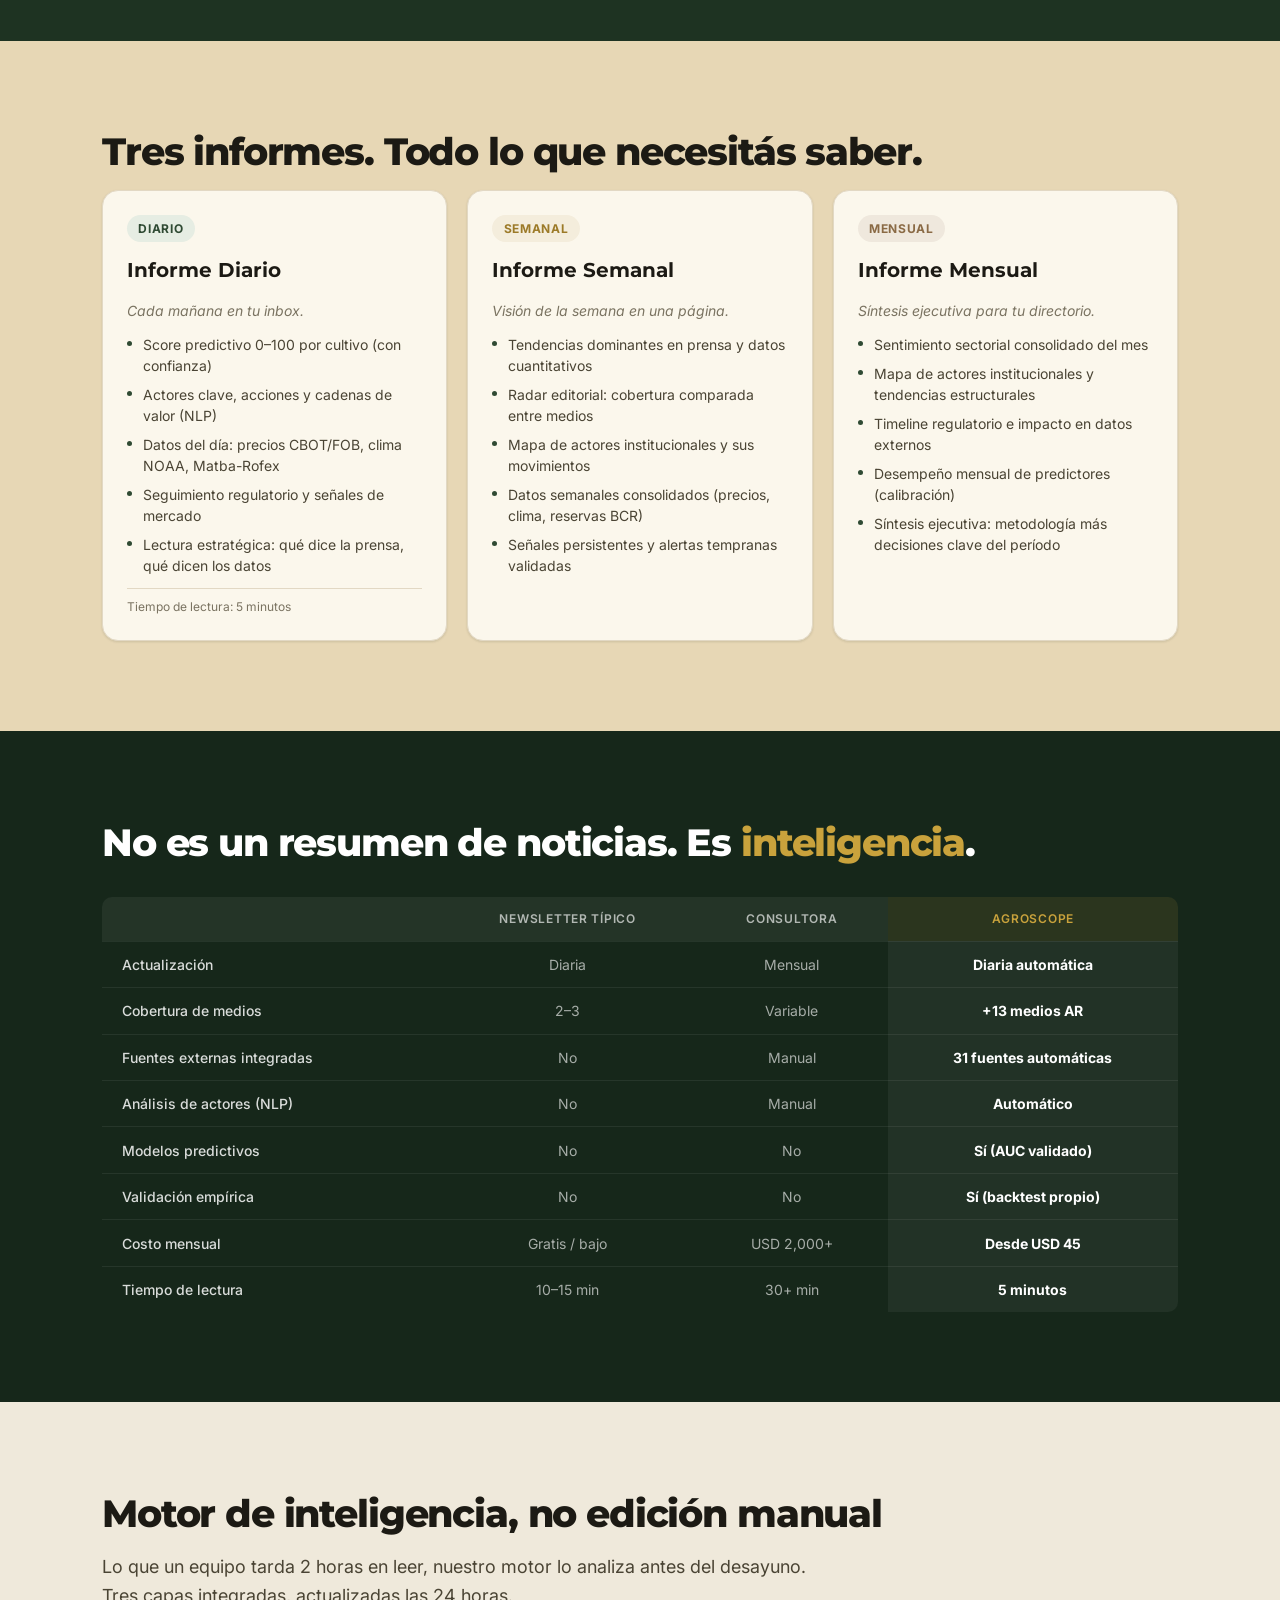
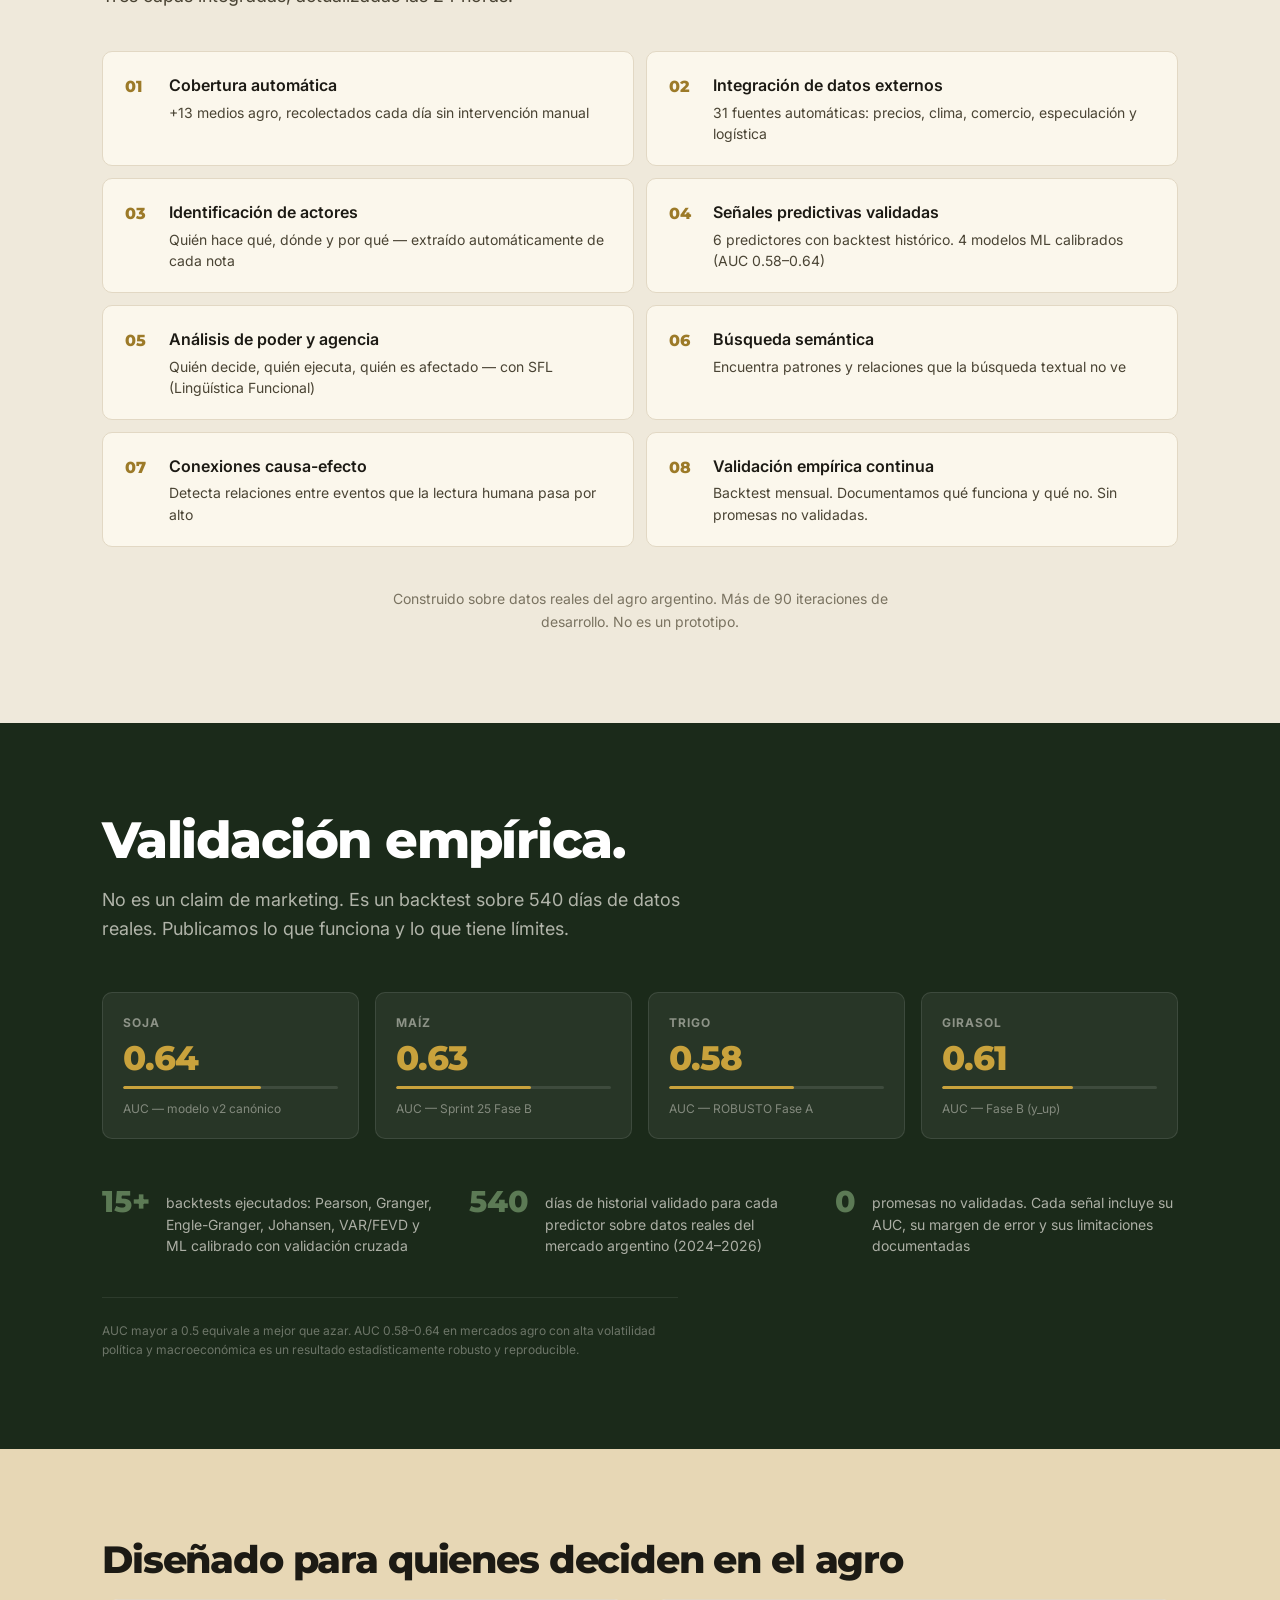
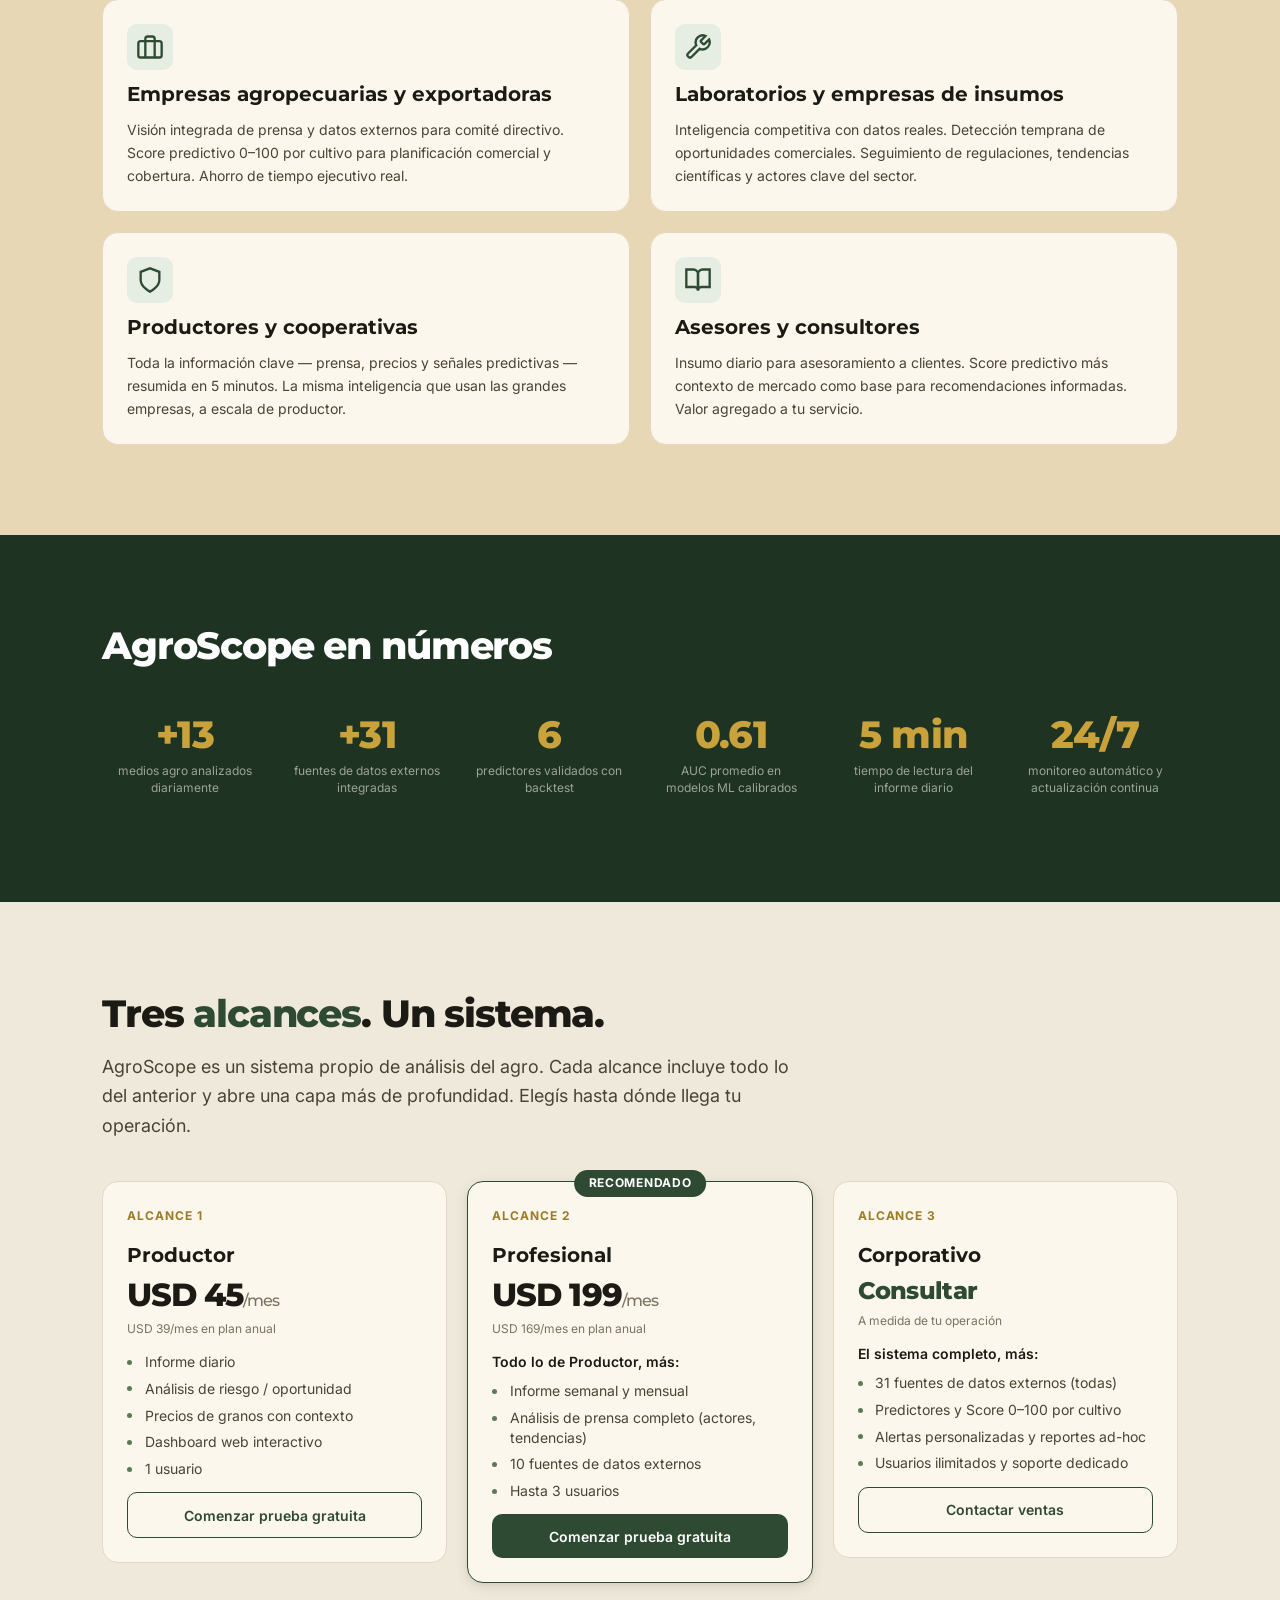
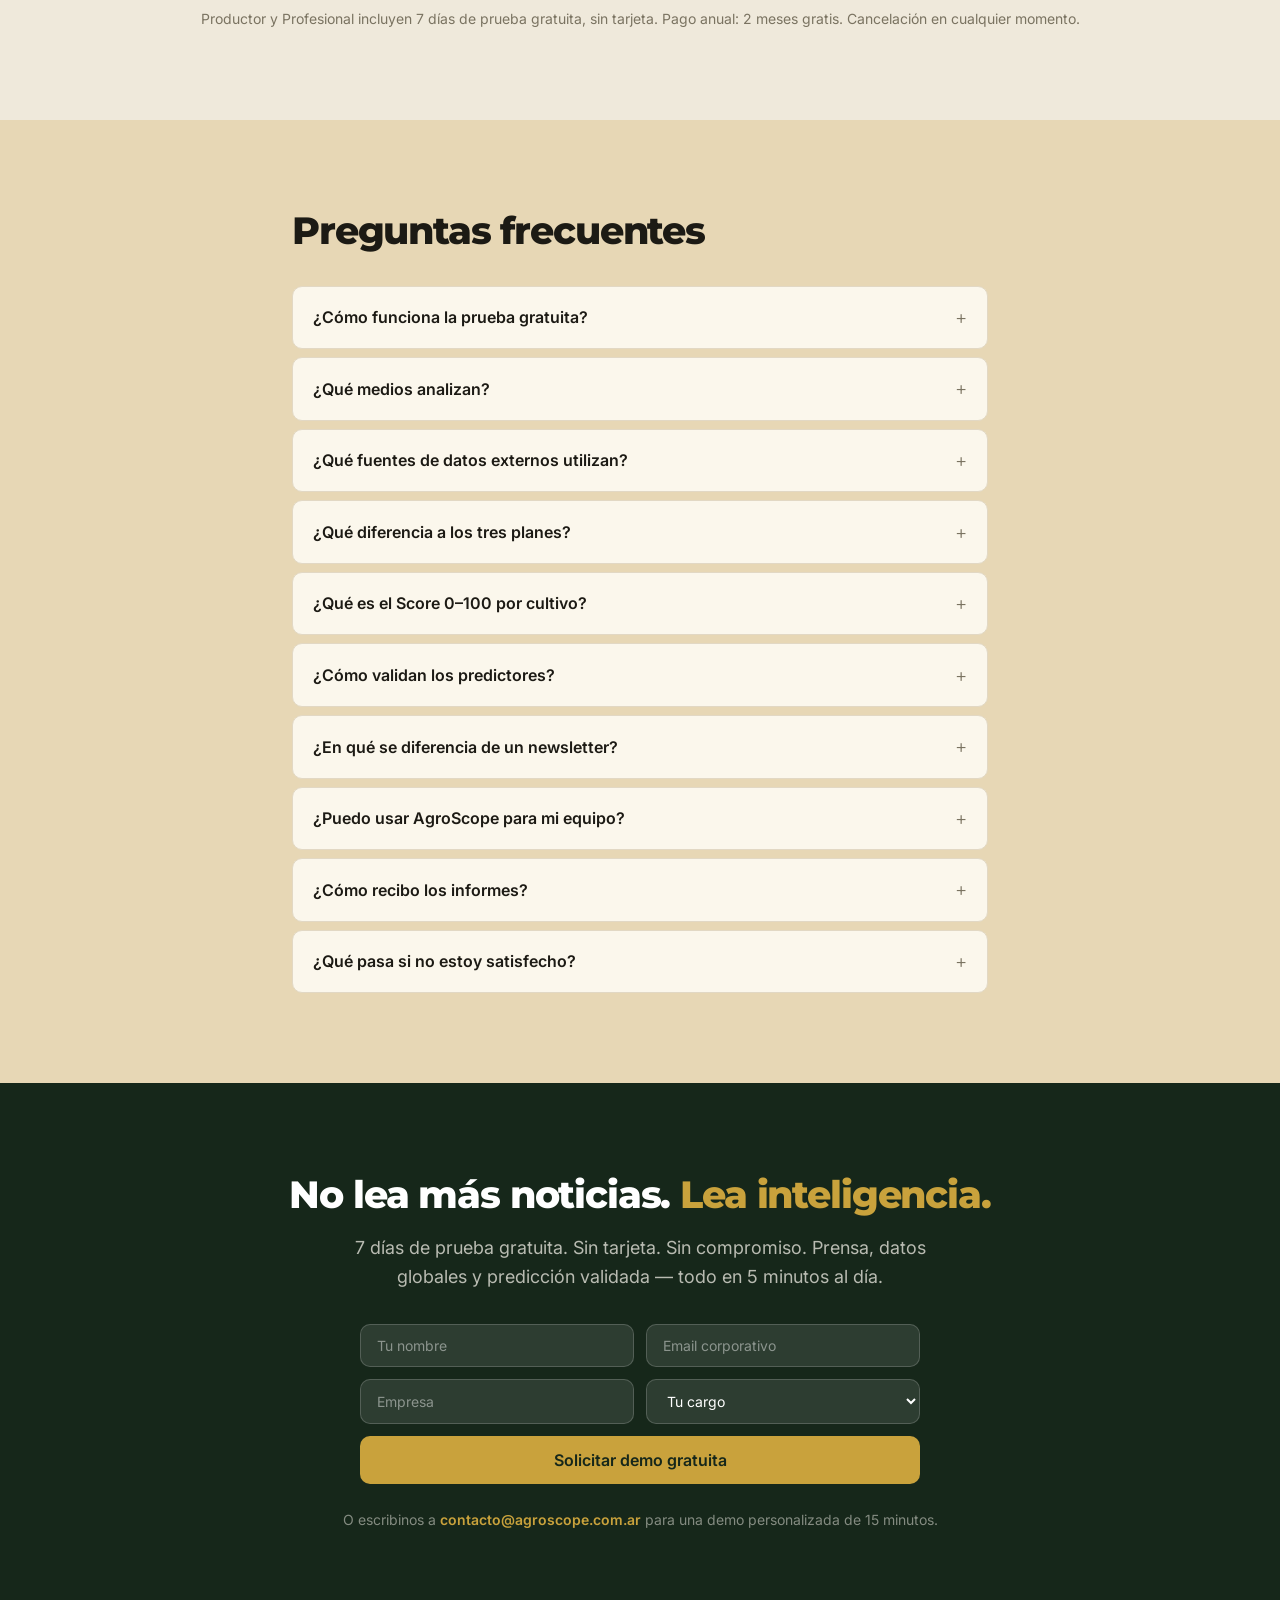
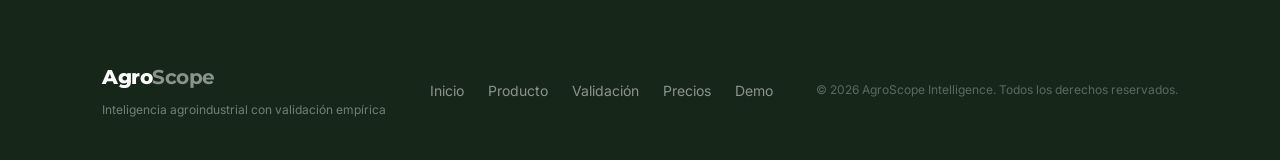
==== commit 5e2349fa: "site: favicon e isotipo AgroScope (logo V1) Agrega favicon.svg (isotipo: lupa + espiga + pulso, mang" ====
--- a/index.html
+++ b/index.html
@@ -8,6 +8,9 @@
   <meta name="robots" content="index, follow">
   <meta property="og:title" content="AgroScope Intelligence">
   <meta property="og:description" content="Inteligencia agroindustrial con validación empírica. 3 capas: prensa, datos externos y modelos ML calibrados.">
+  <link rel="icon" href="favicon.svg" type="image/svg+xml">
+  <link rel="icon" href="favicon-32.png" sizes="32x32" type="image/png">
+  <link rel="apple-touch-icon" href="favicon-180.png">
   <link rel="preconnect" href="https://fonts.googleapis.com">
   <link rel="preconnect" href="https://fonts.gstatic.com" crossorigin>
   <link href="https://fonts.googleapis.com/css2?family=Inter:wght@400;500;600;700&family=Montserrat:wght@700;800&display=swap" rel="stylesheet">
--- a/styles.css
+++ b/styles.css
@@ -33,10 +33,12 @@
   --earth-light:  #EAE3D7;
 
   /* Neutros tibios más densos (menos lavados) */
-  --bg:       #EFE9DB;
+  --bg:       #EFE9DB;       /* cream cálido */
+  --bg-2:     #E7D7B5;       /* ocre trigo — secciones alternas */
   --surface:  #FBF7EC;
   --white:    #FFFFFF;
   --border:   #E2D8C4;
+  --border-2: #D8C7A0;       /* borde sobre ocre */
   --text:     #1C1A14;
   --text-2:   #4A4434;
   --text-3:   #7A7361;
@@ -132,7 +134,7 @@
 
 /* --- Sections --- */
 .section { padding-block: var(--section-py); }
-.section-gray { background: var(--bg); }
+.section-gray { background: var(--bg-2); }
 .section-dark { background: var(--earth-dark); color: #f1efe7; }
 .section-amber { background: var(--amber); }
 .section-cta { text-align: center; }
@@ -180,11 +182,11 @@
 .hd-crops span { font-size: var(--t-xs); font-weight: 500; padding: 0.2rem 0.6rem; background: rgba(255,255,255,.15); border-radius: 100px; color: rgba(255,255,255,.9); }
 
 /* ═══ PROBLEMA ═══ */
-.problem-list { display: flex; flex-direction: column; gap: 1.5rem; max-width: 740px; margin: 2rem auto 2.5rem; }
-.problem-item { display: flex; gap: 1.5rem; align-items: flex-start; }
-.problem-num { font-family: var(--f-display); font-weight: 800; font-size: 2.2rem; line-height: 1; color: var(--green); opacity: .2; flex-shrink: 0; width: 3rem; text-align: right; padding-top: 0.1rem; }
-.problem-body h3 { font-family: var(--f-display); font-weight: 700; font-size: var(--t-xl); margin-bottom: 0.4rem; }
-.problem-body p  { color: var(--text-2); line-height: 1.65; font-size: var(--t-sm); }
+.problem-list { display: flex; flex-direction: column; gap: 1rem; max-width: 760px; margin: 2rem auto 2.5rem; }
+.problem-item { display: flex; gap: 1.25rem; align-items: flex-start; background: var(--surface); border: 1px solid var(--border); border-radius: var(--r-lg); padding: 1.35rem 1.6rem; box-shadow: var(--shadow-sm); }
+.problem-num { font-family: var(--f-display); font-weight: 800; font-size: 1.9rem; line-height: 1; color: var(--amber); flex-shrink: 0; width: 2.4rem; text-align: left; padding-top: 0.05rem; }
+.problem-body h3 { font-family: var(--f-display); font-weight: 700; font-size: var(--t-xl); margin-bottom: 0.3rem; }
+.problem-body p  { color: var(--text-2); line-height: 1.6; font-size: var(--t-sm); }
 
 /* ═══ SISTEMA — 4 LAYER CARDS ═══ */
 .layers-grid { display: grid; grid-template-columns: repeat(2, 1fr); gap: 1.25rem; }
@@ -237,10 +239,10 @@
 .comparison-table thead .col-highlight { color: var(--amber); background: rgba(193,154,62,.12); }
 
 /* ═══ TECNOLOGIA ═══ */
-.tech-grid { display: grid; grid-template-columns: repeat(2, 1fr); gap: 0.25rem; margin-bottom: 2rem; }
-.tech-item { display: flex; gap: 1rem; padding: 1.25rem; border-radius: var(--r); transition: background var(--dur) var(--ease-out); }
-.tech-item:hover { background: var(--green-light); }
-.tech-num { font-family: var(--f-display); font-weight: 800; font-size: 0.9rem; color: var(--green); opacity: .4; flex-shrink: 0; width: 1.75rem; padding-top: 0.2rem; }
+.tech-grid { display: grid; grid-template-columns: repeat(2, 1fr); gap: 0.75rem; margin-bottom: 2rem; }
+.tech-item { display: flex; gap: 1rem; padding: 1.25rem 1.4rem; border-radius: var(--r); background: var(--surface); border: 1px solid var(--border); transition: background var(--dur) var(--ease-out), box-shadow var(--dur) var(--ease-out), transform var(--dur) var(--ease-out); }
+.tech-item:hover { background: var(--green-light); border-color: var(--green-muted); box-shadow: var(--shadow-sm); transform: translateY(-2px); }
+.tech-num { font-family: var(--f-display); font-weight: 800; font-size: 1rem; color: var(--amber-dark); flex-shrink: 0; width: 1.75rem; padding-top: 0.15rem; }
 .tech-body h4 { font-weight: 600; font-size: var(--t-base); color: var(--text); margin-bottom: 0.2rem; }
 .tech-body p  { font-size: var(--t-sm); color: var(--text-2); line-height: 1.55; }
 
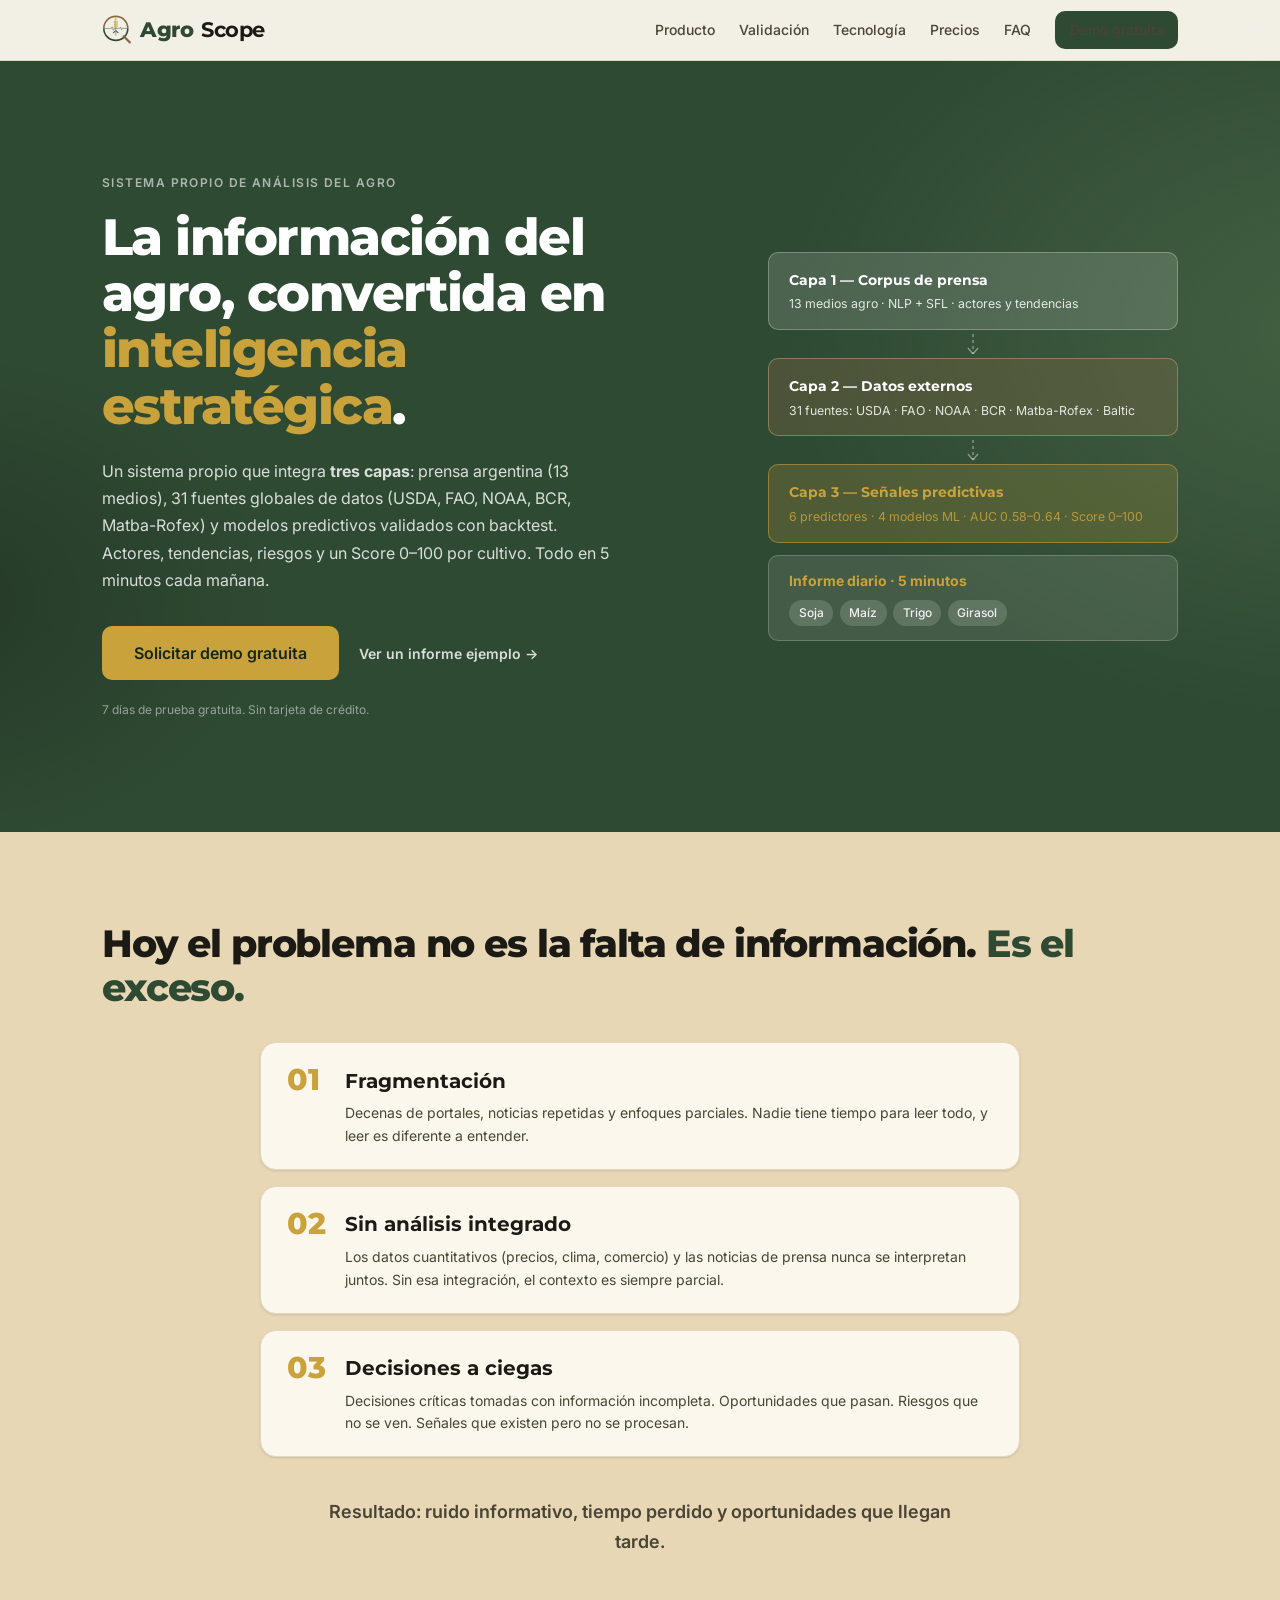
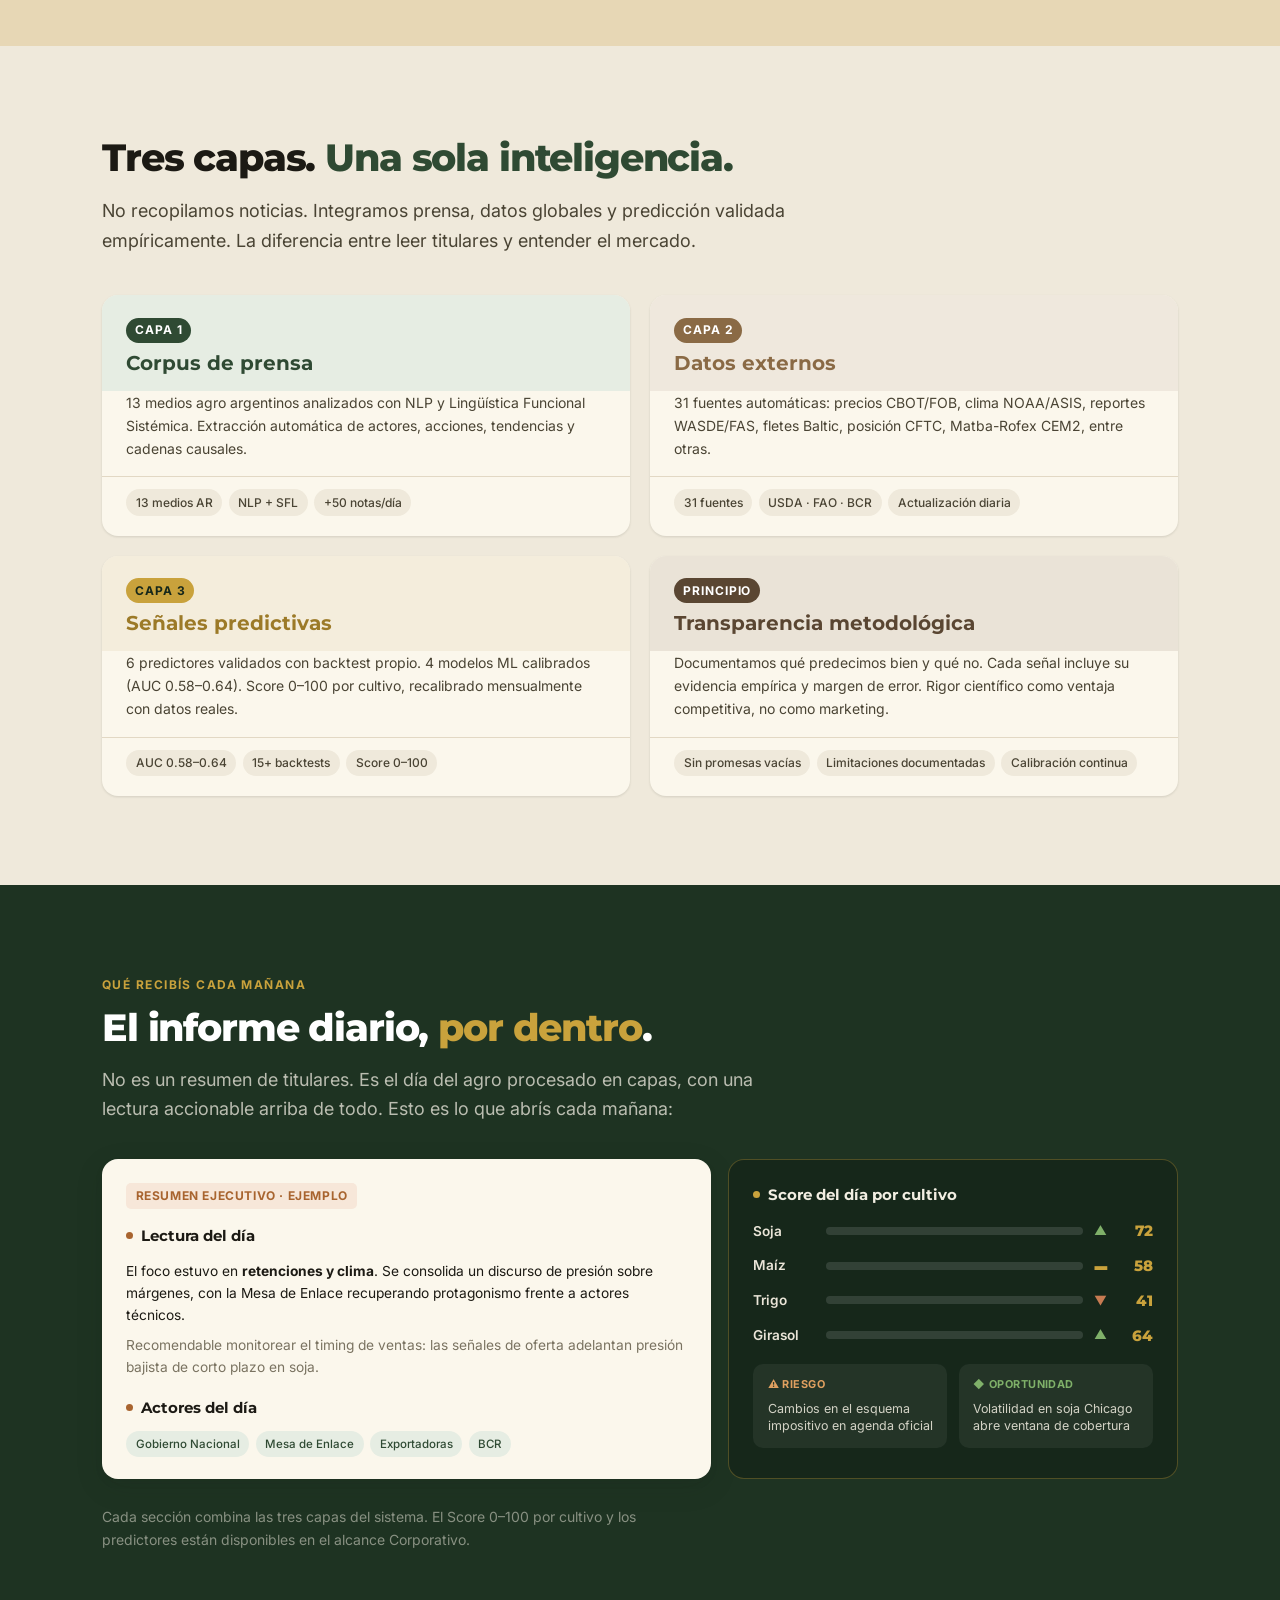
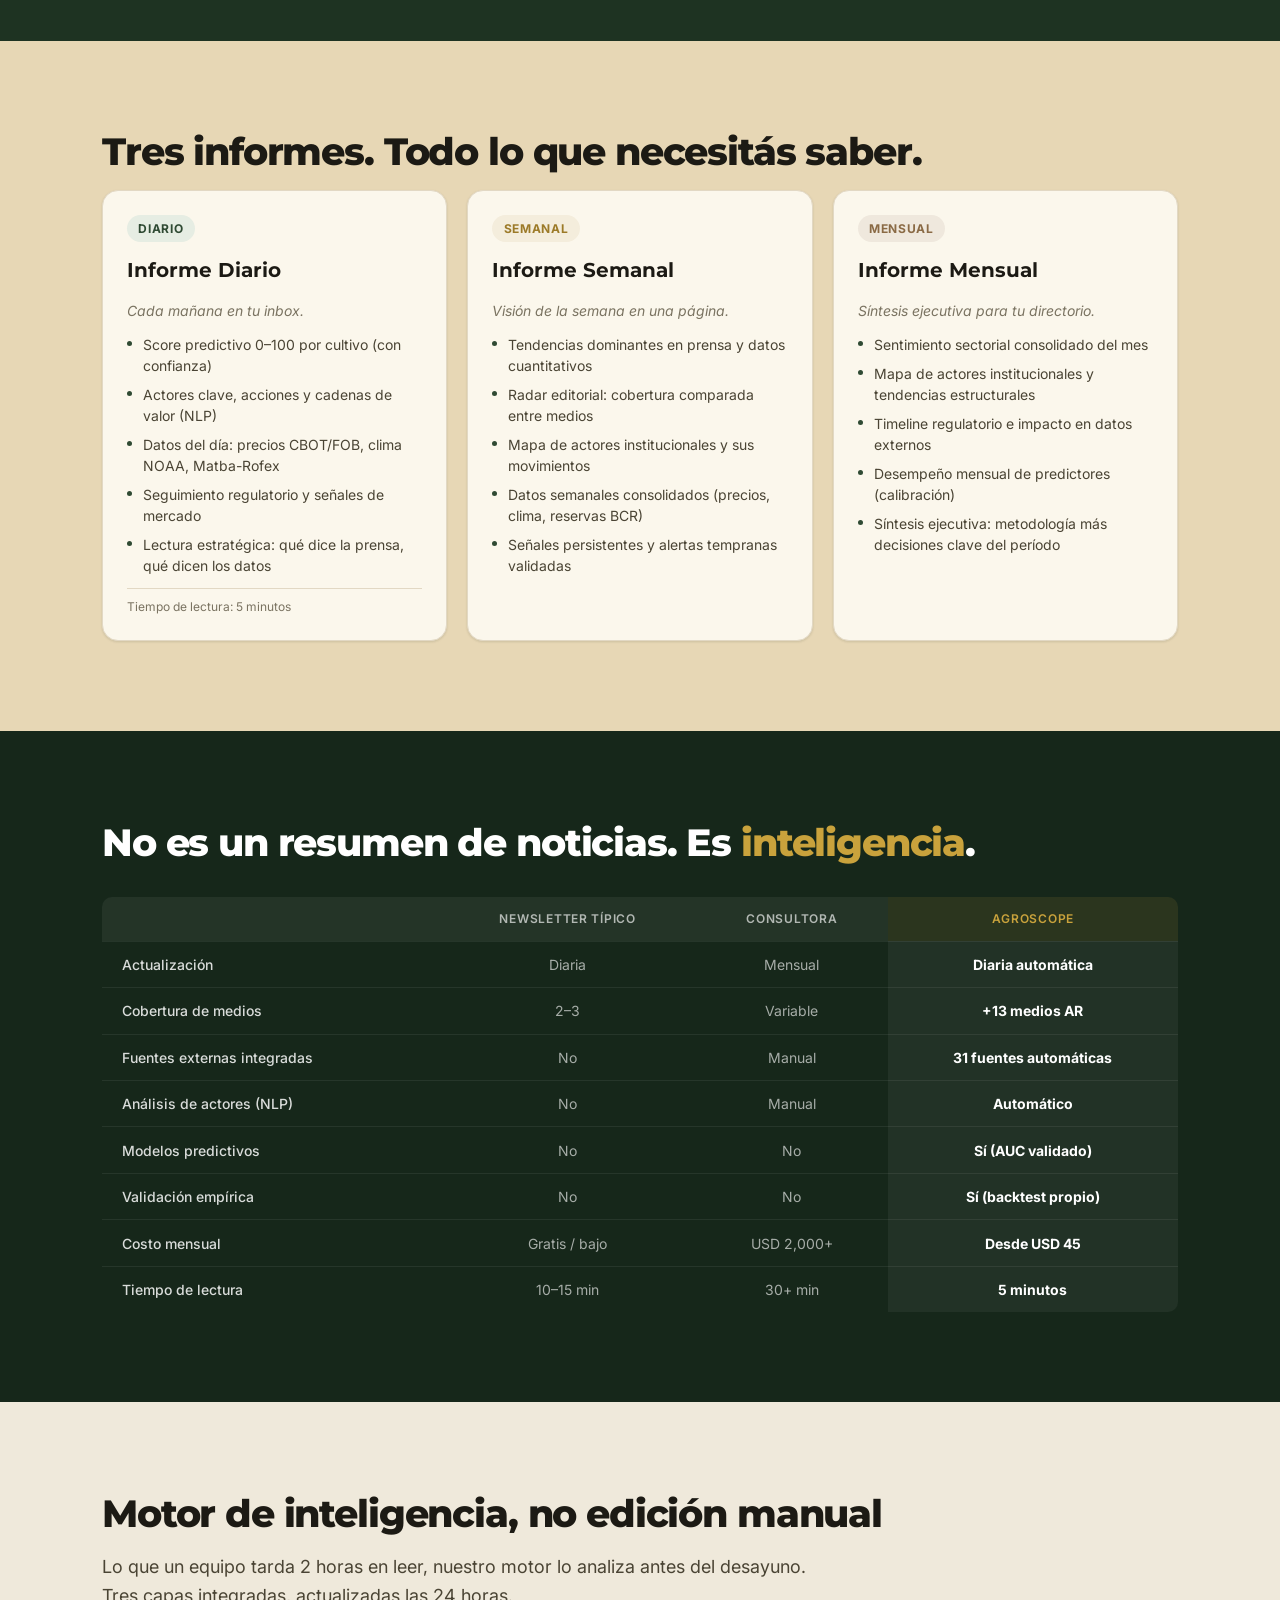
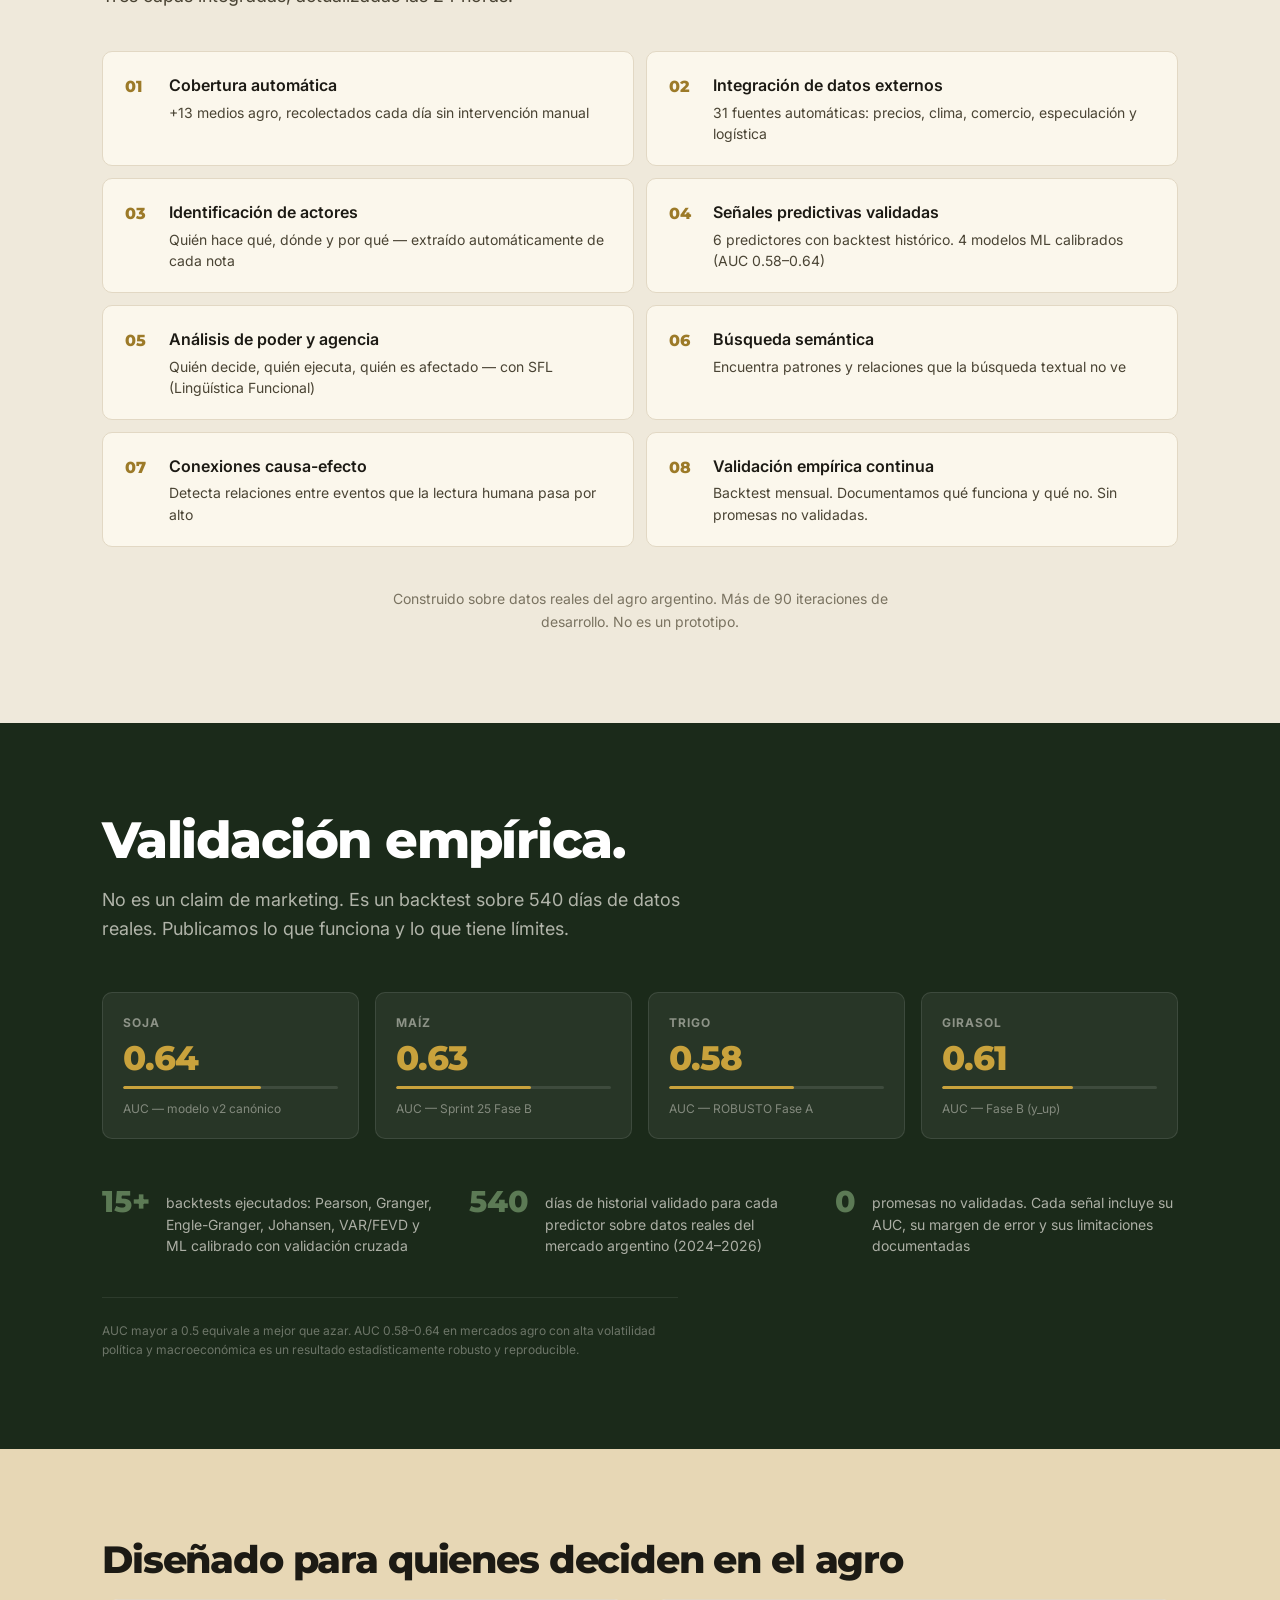
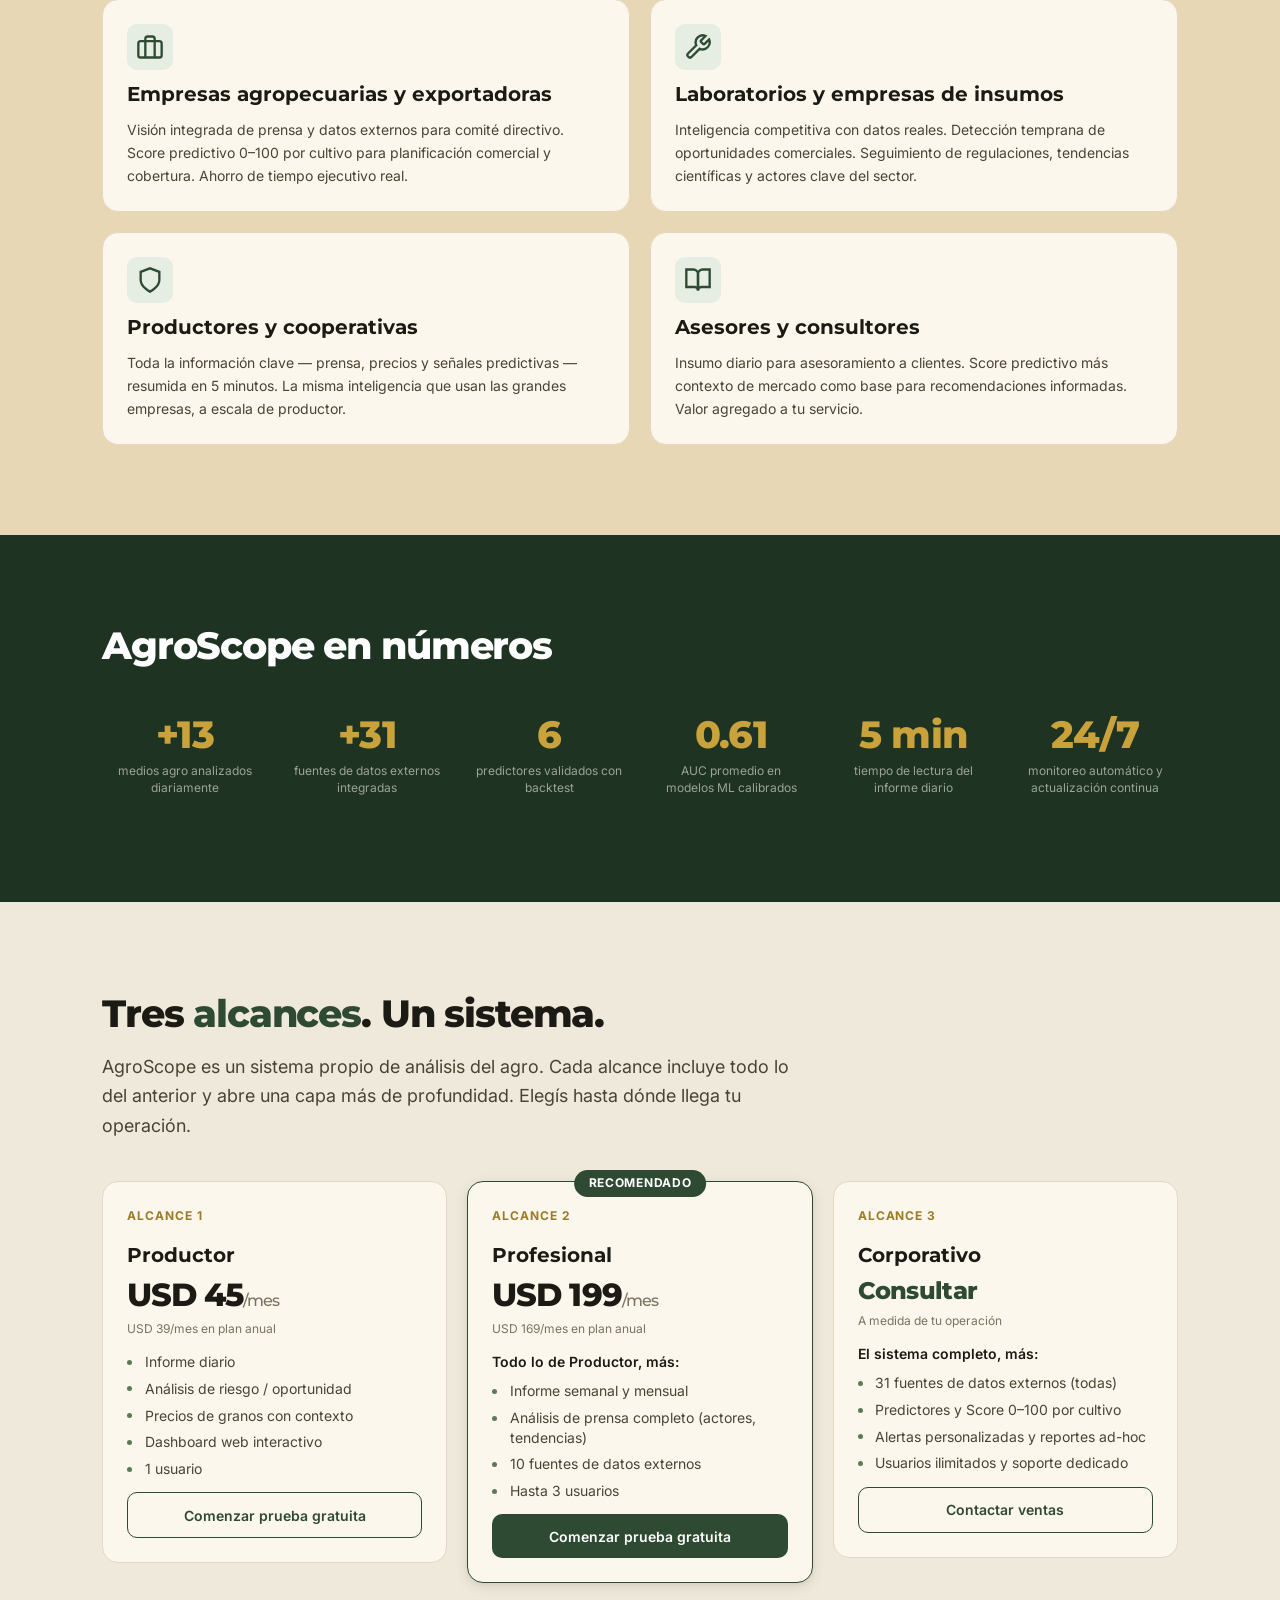
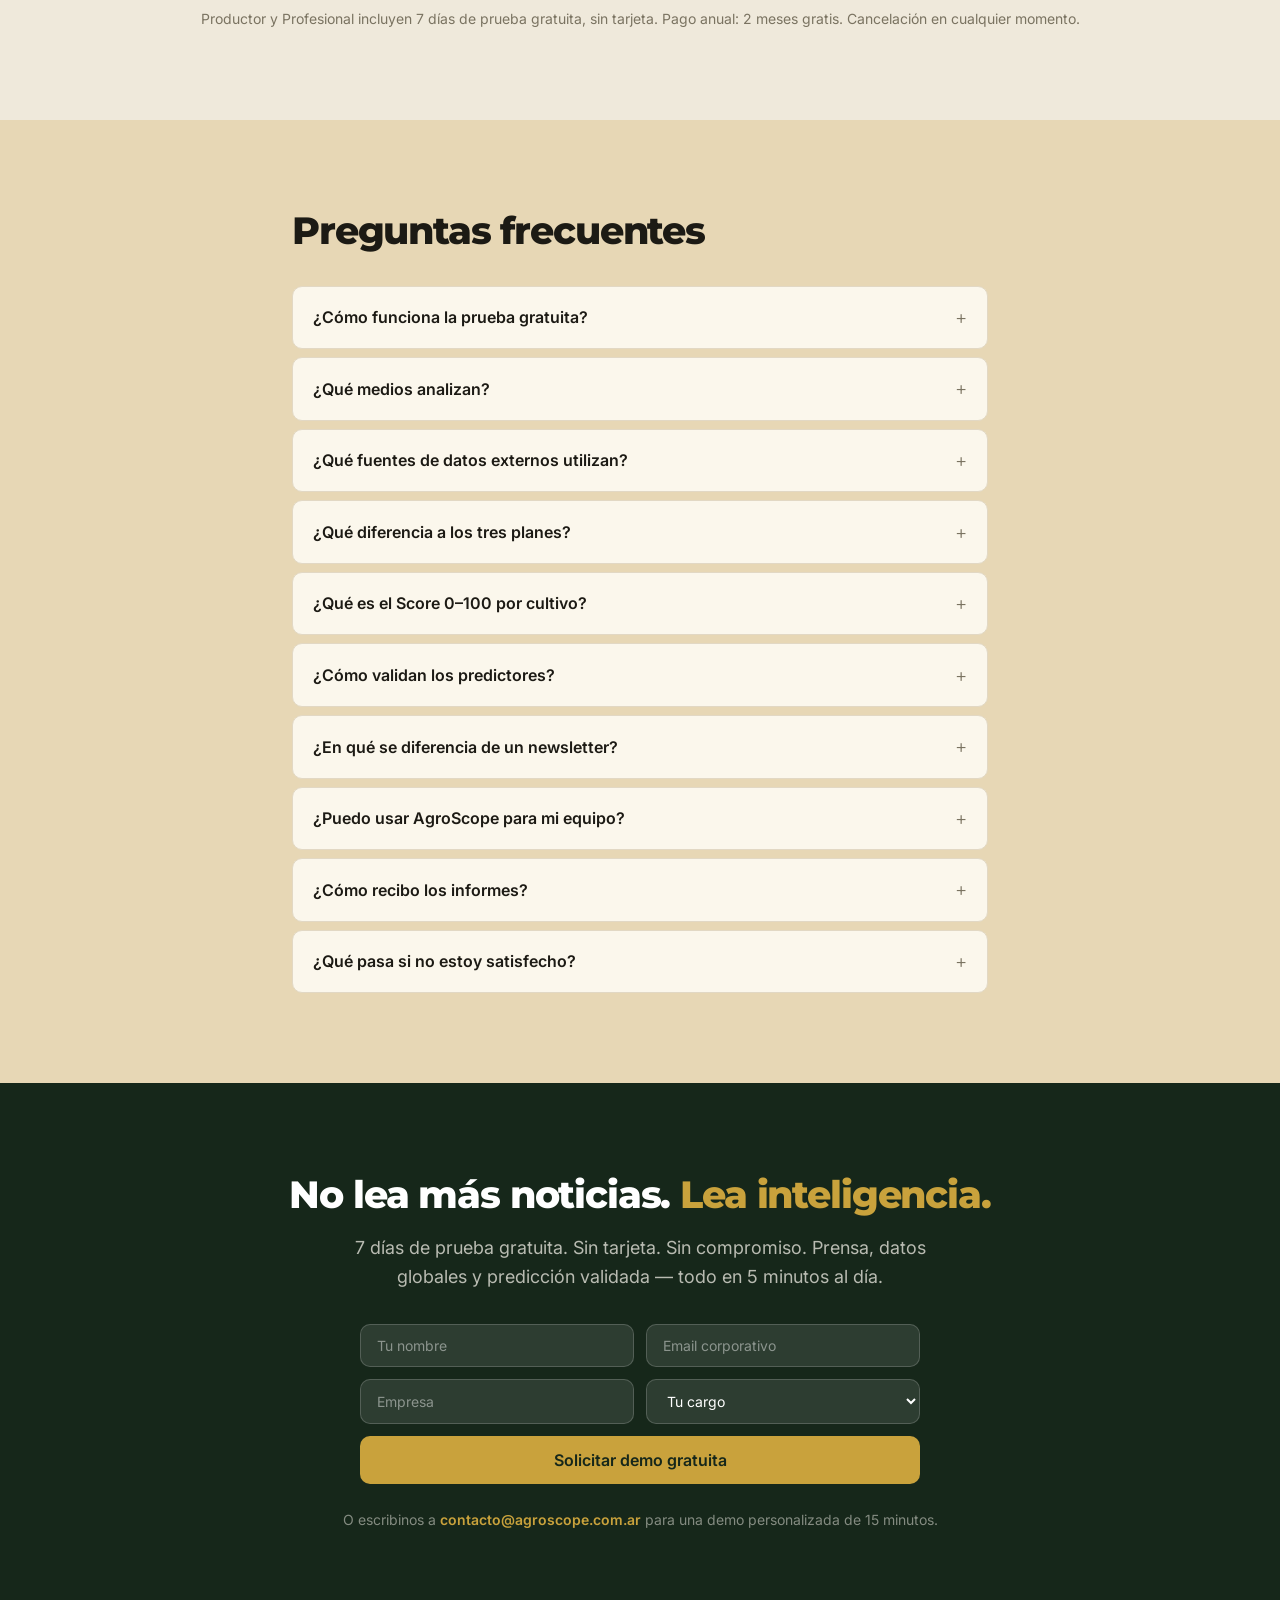
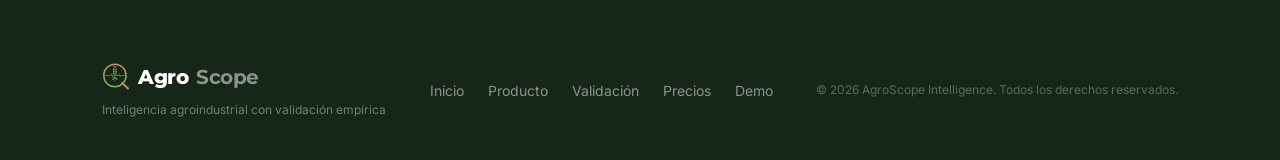
==== commit 526afa2c: "site: logo (isotipo) en nav y footer + páginas de demo - Agrega logo-mark.svg (color) y logo-mark-da" ====
--- a/index.html
+++ b/index.html
@@ -22,7 +22,7 @@
   <nav class="nav" id="nav">
     <div class="container nav-inner">
       <a href="#" class="logo">
-        <span class="logo-agro">Agro</span><span class="logo-scope">Scope</span>
+        <img src="logo-mark.svg" class="logo-mark" alt="AgroScope"><span class="logo-agro">Agro</span><span class="logo-scope">Scope</span>
       </a>
       <div class="nav-links">
         <a href="#producto">Producto</a>
@@ -624,7 +624,7 @@
   <footer class="footer">
     <div class="container footer-inner">
       <div class="footer-brand">
-        <div class="footer-logo"><span class="logo-agro">Agro</span><span class="footer-scope">Scope</span></div>
+        <div class="footer-logo"><img src="logo-mark-dark.svg" class="logo-mark" alt=""><span class="logo-agro">Agro</span><span class="footer-scope">Scope</span></div>
         <p>Inteligencia agroindustrial con validación empírica</p>
       </div>
       <div class="footer-links">
--- a/styles.css
+++ b/styles.css
@@ -100,7 +100,8 @@
 }
 .nav.scrolled { box-shadow: var(--shadow-sm); }
 .nav-inner { display: flex; align-items: center; justify-content: space-between; height: 60px; gap: 1rem; }
-.logo { font-family: var(--f-display); font-size: 1.3rem; letter-spacing: -0.5px; display: flex; align-items: baseline; flex-shrink: 0; }
+.logo { font-family: var(--f-display); font-size: 1.3rem; letter-spacing: -0.5px; display: flex; align-items: center; gap: 8px; flex-shrink: 0; }
+.logo-mark { height: 30px; width: 30px; flex-shrink: 0; }
 .logo-agro  { font-weight: 800; color: var(--green); }
 .logo-scope { font-weight: 700; color: var(--text); }
 .nav-links { display: flex; align-items: center; gap: 1.5rem; }
@@ -366,7 +367,8 @@
 .footer { background: var(--earth-dark); padding: 2.5rem 0; }
 .footer-inner { display: flex; align-items: center; justify-content: space-between; gap: 2rem; flex-wrap: wrap; }
 .footer-brand { display: flex; flex-direction: column; gap: 0.4rem; }
-.footer-logo  { font-family: var(--f-display); font-size: 1.25rem; letter-spacing: -0.5px; display: flex; }
+.footer-logo  { font-family: var(--f-display); font-size: 1.25rem; letter-spacing: -0.5px; display: flex; align-items: center; gap: 8px; }
+.footer-logo .logo-mark { height: 28px; width: 28px; }
 .footer-logo .logo-agro { color: #fff; }
 .footer-scope { font-weight: 700; color: rgba(255,255,255,.5); }
 .footer-brand p { font-size: var(--t-xs); color: rgba(255,255,255,.4); }
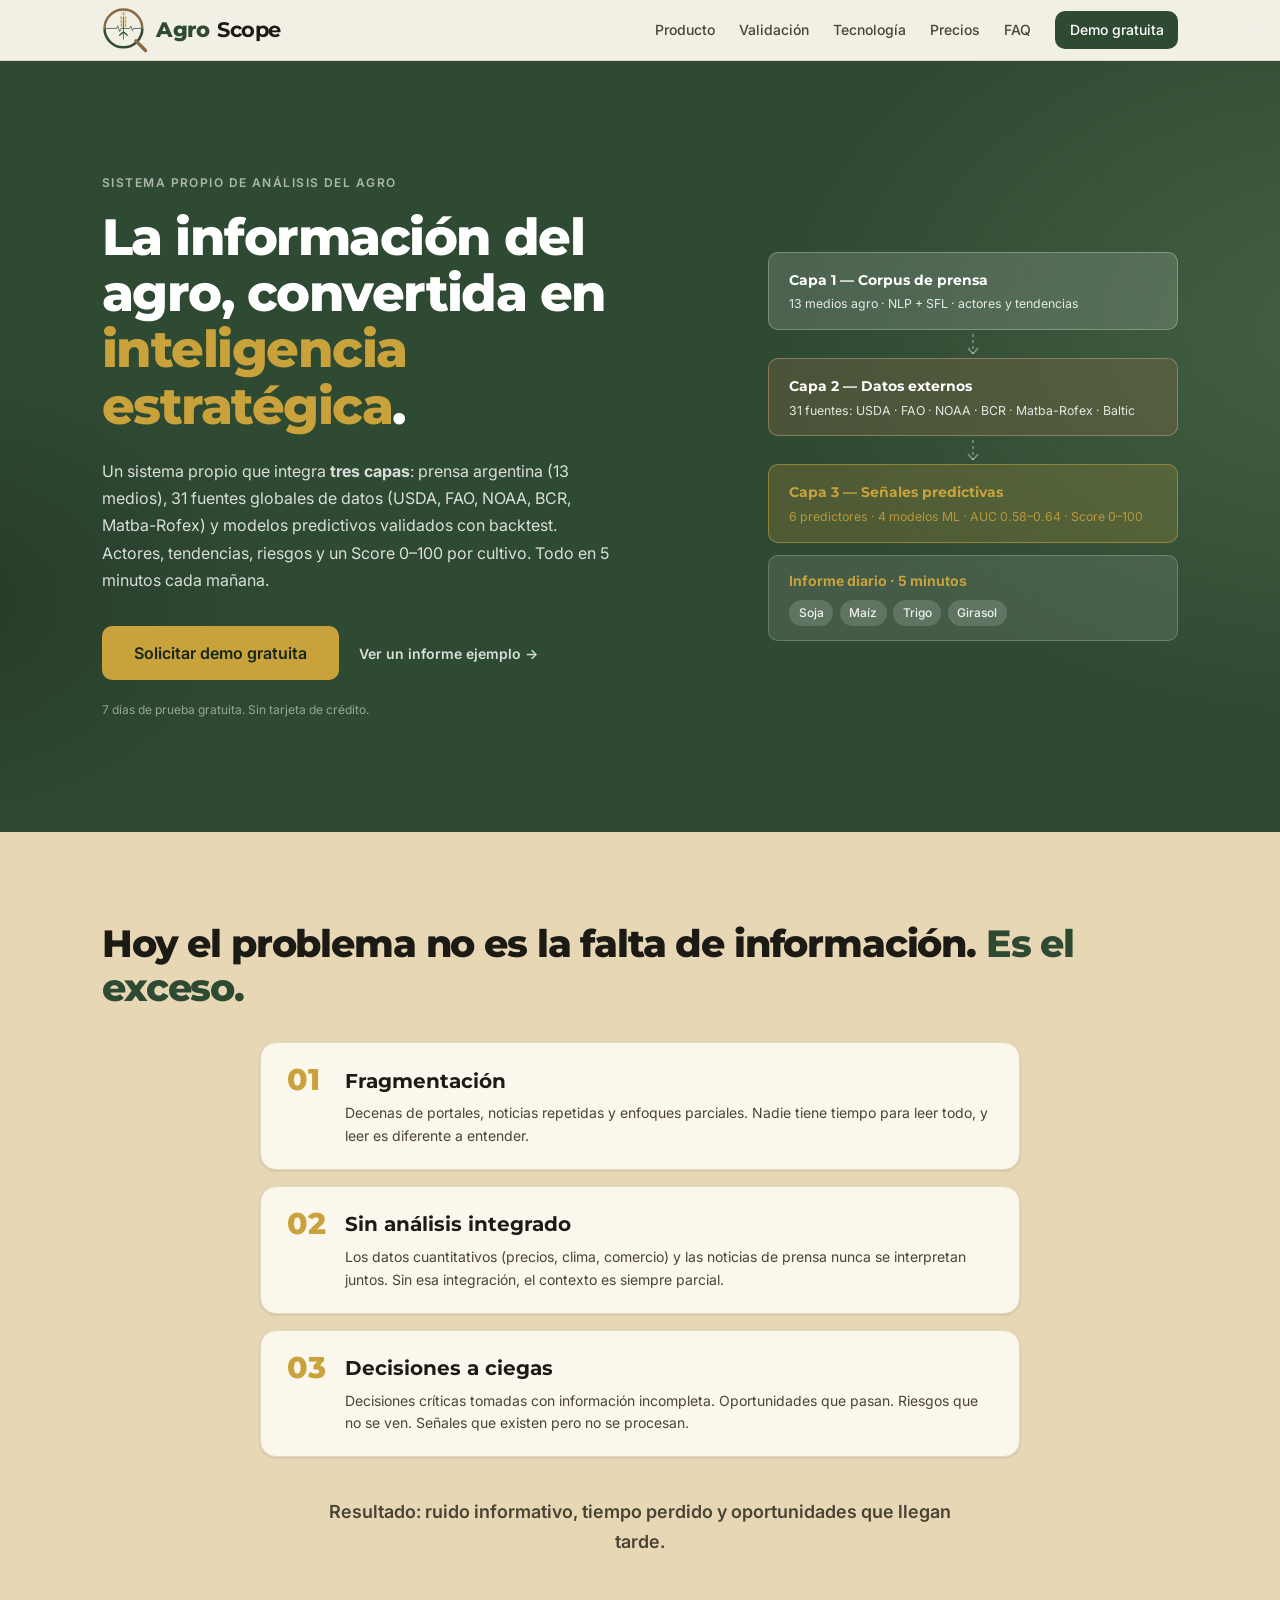
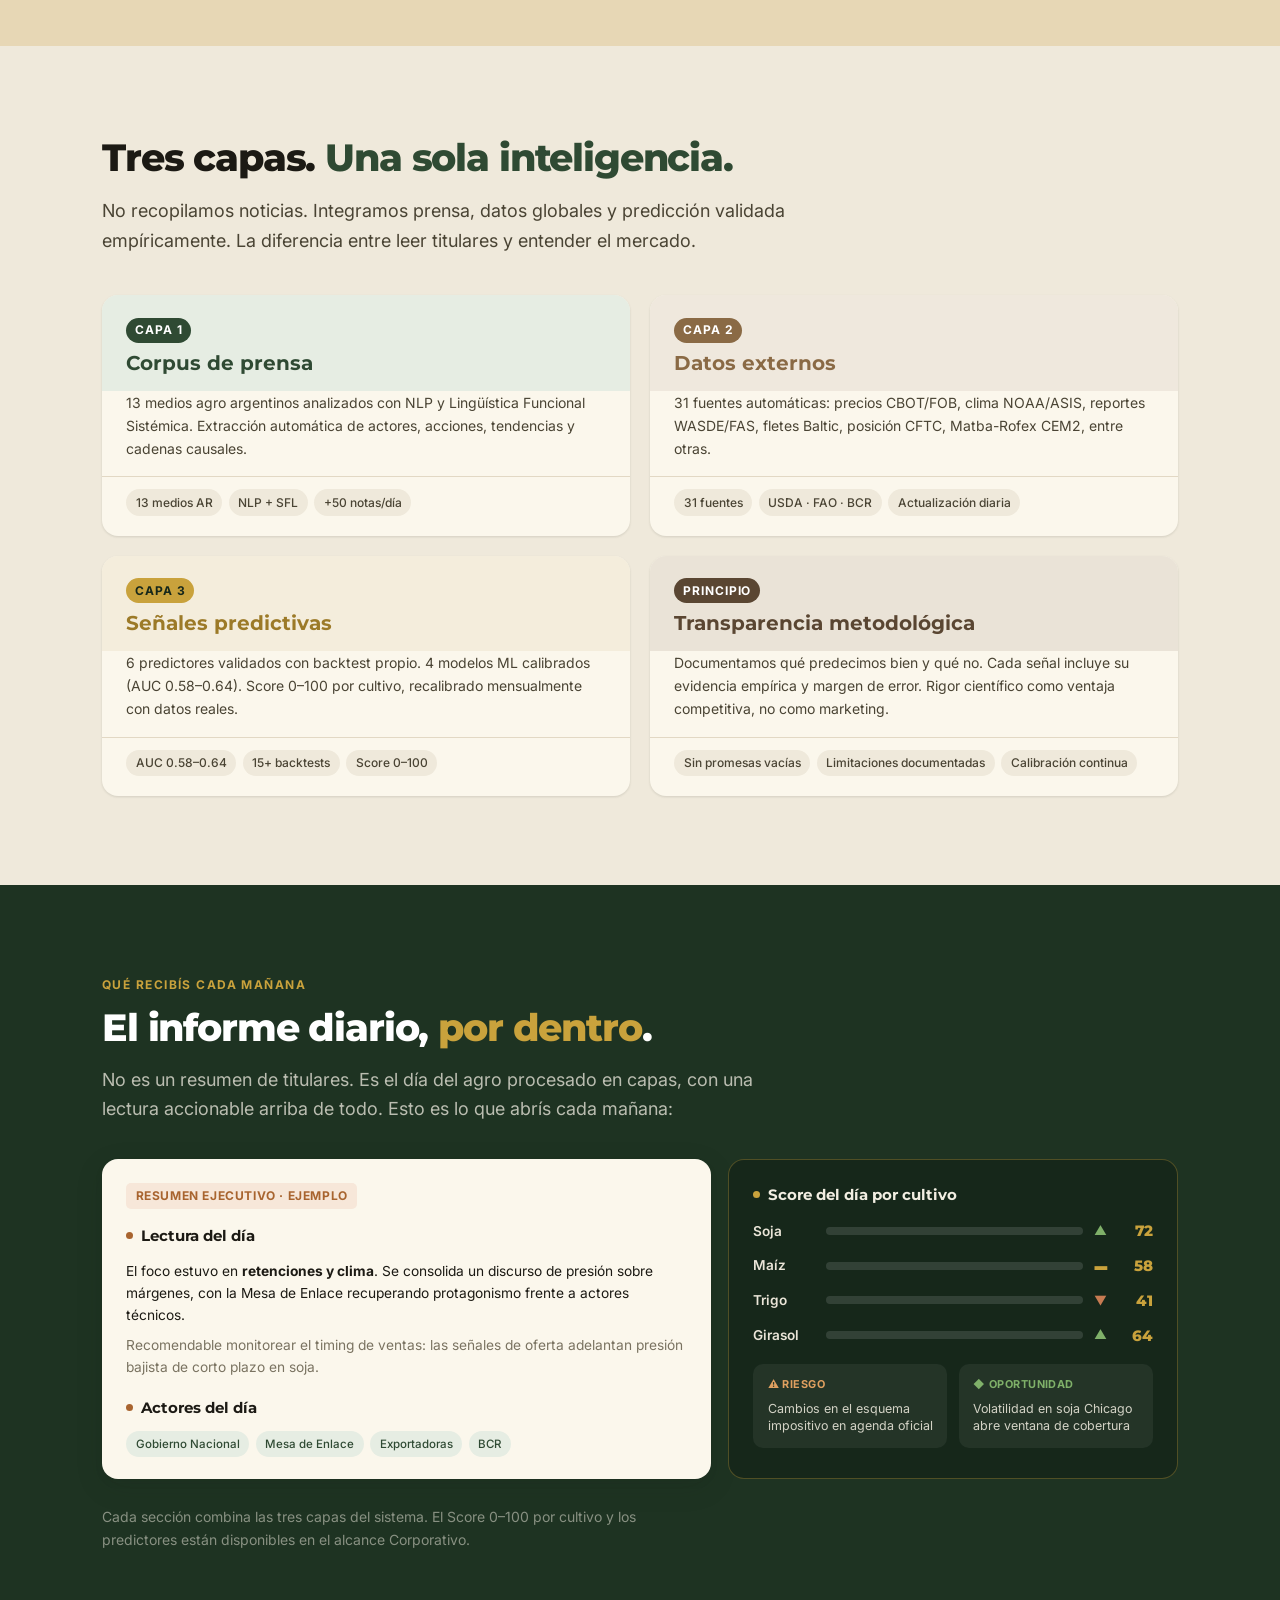
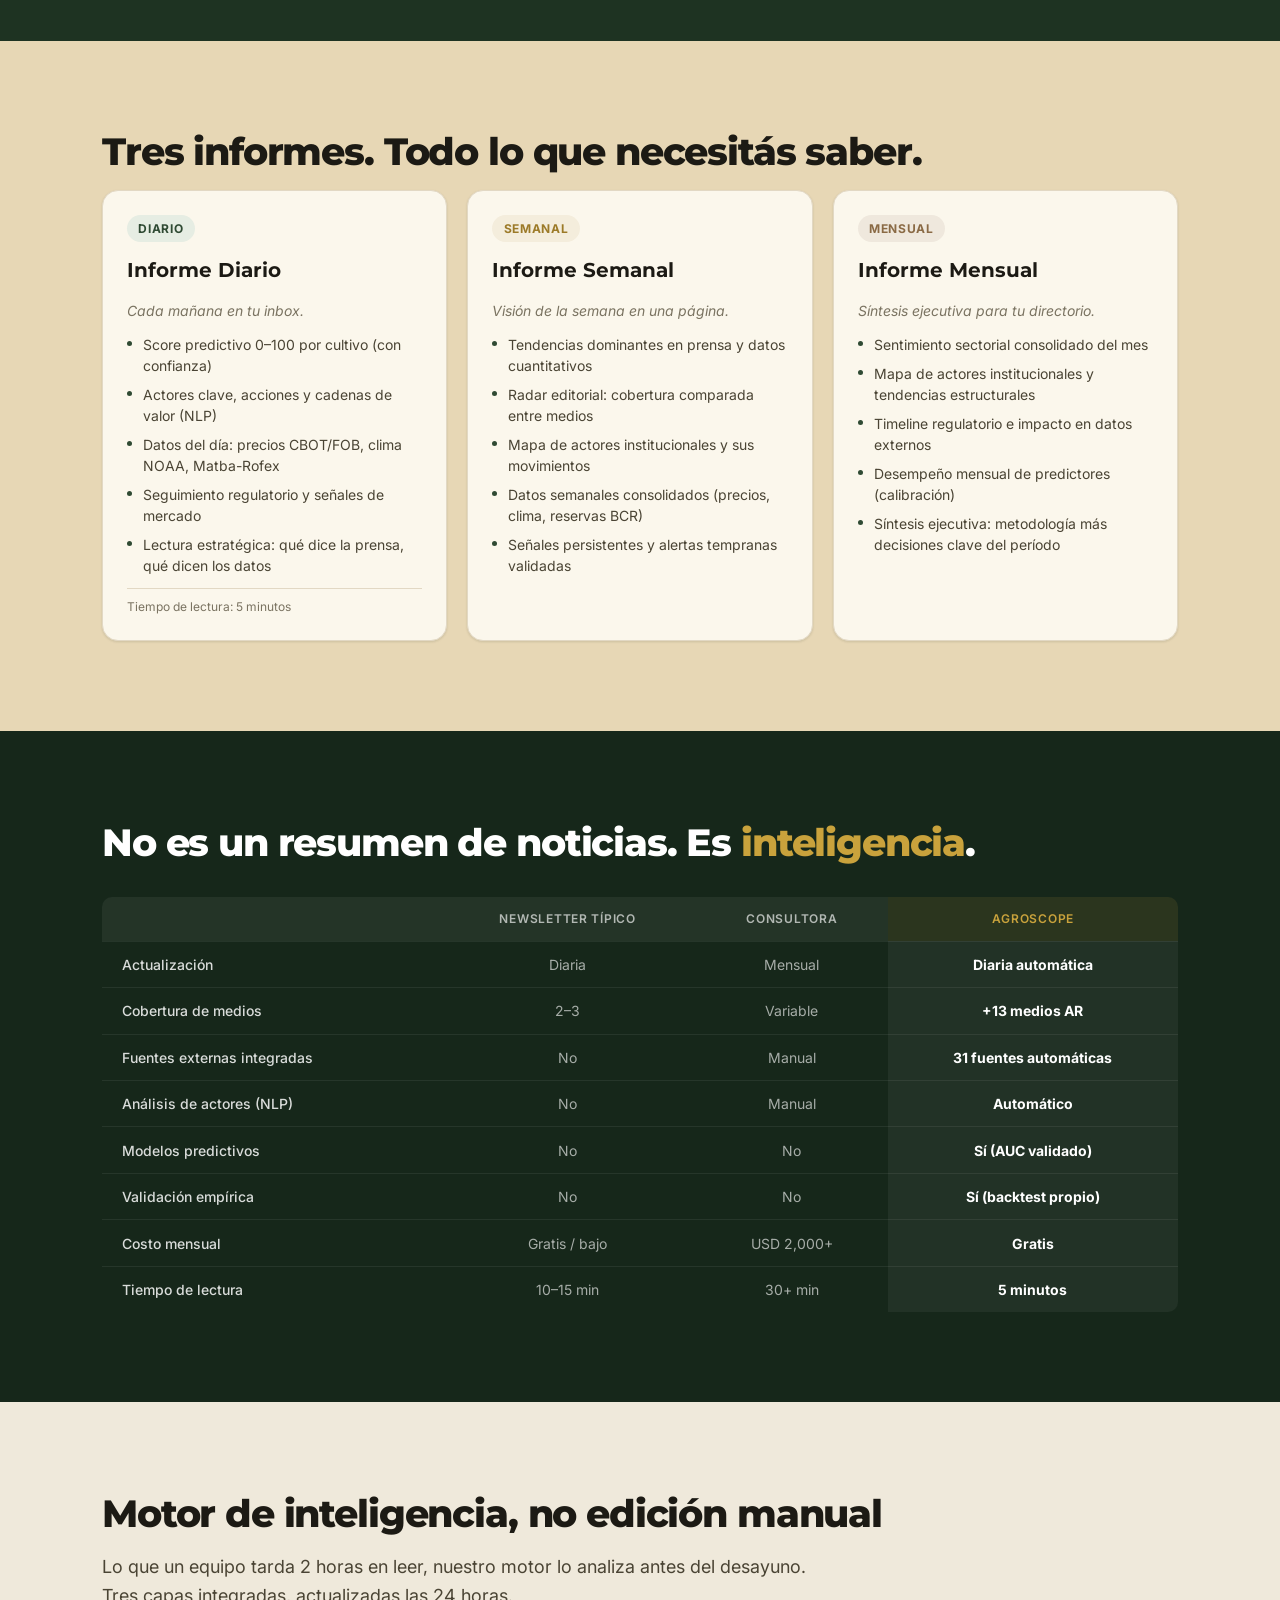
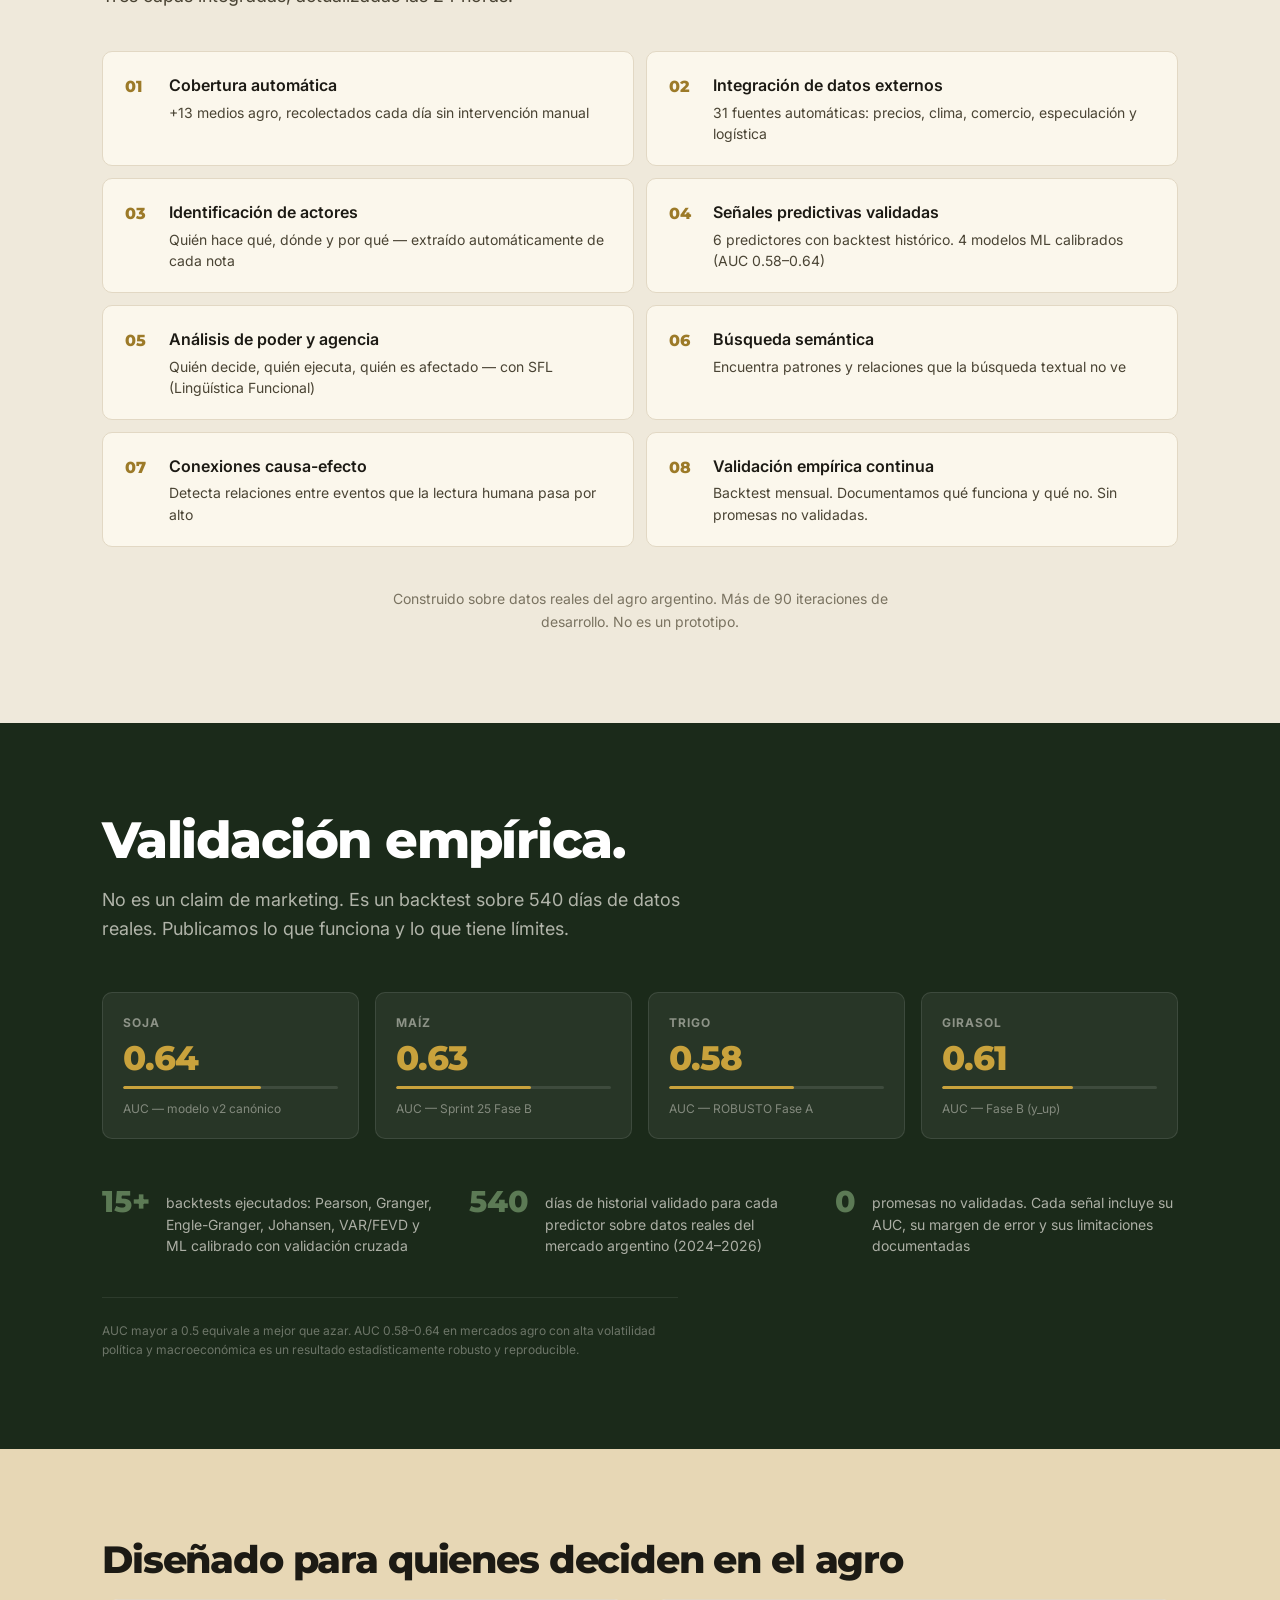
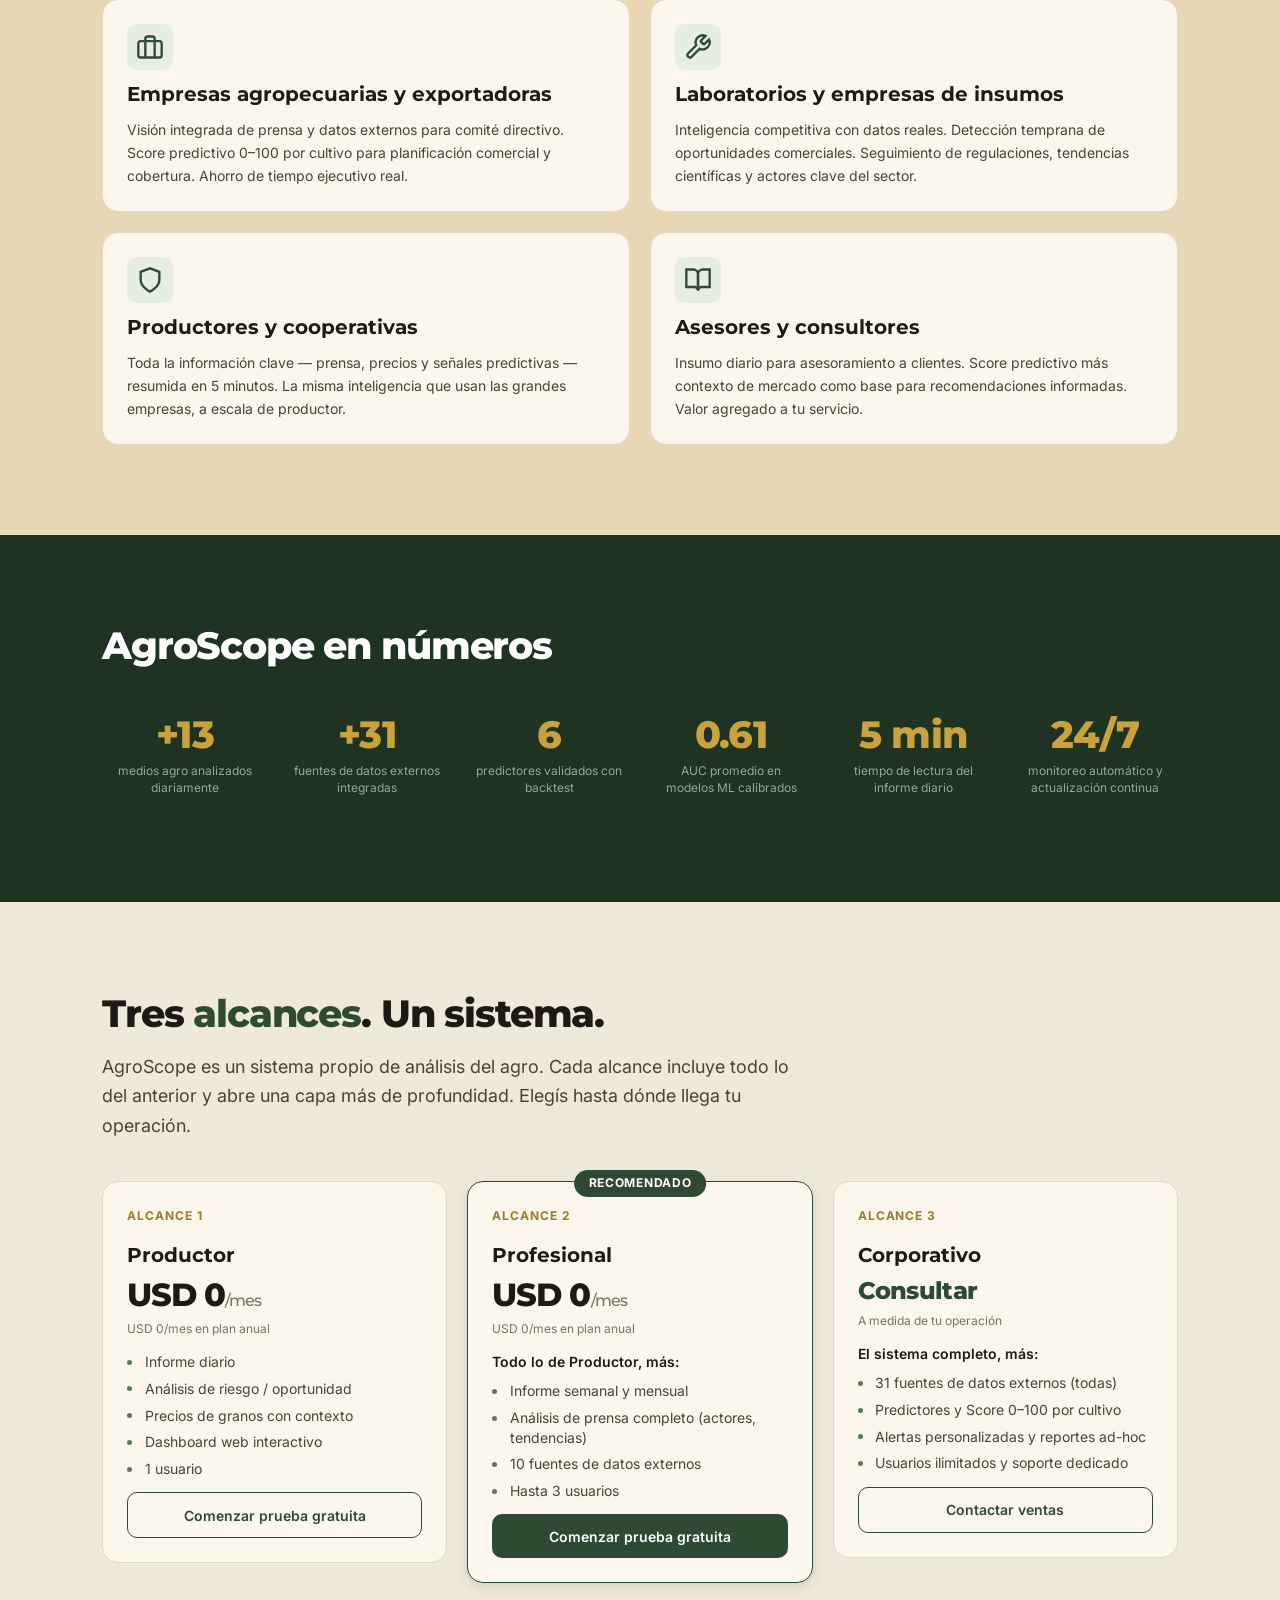
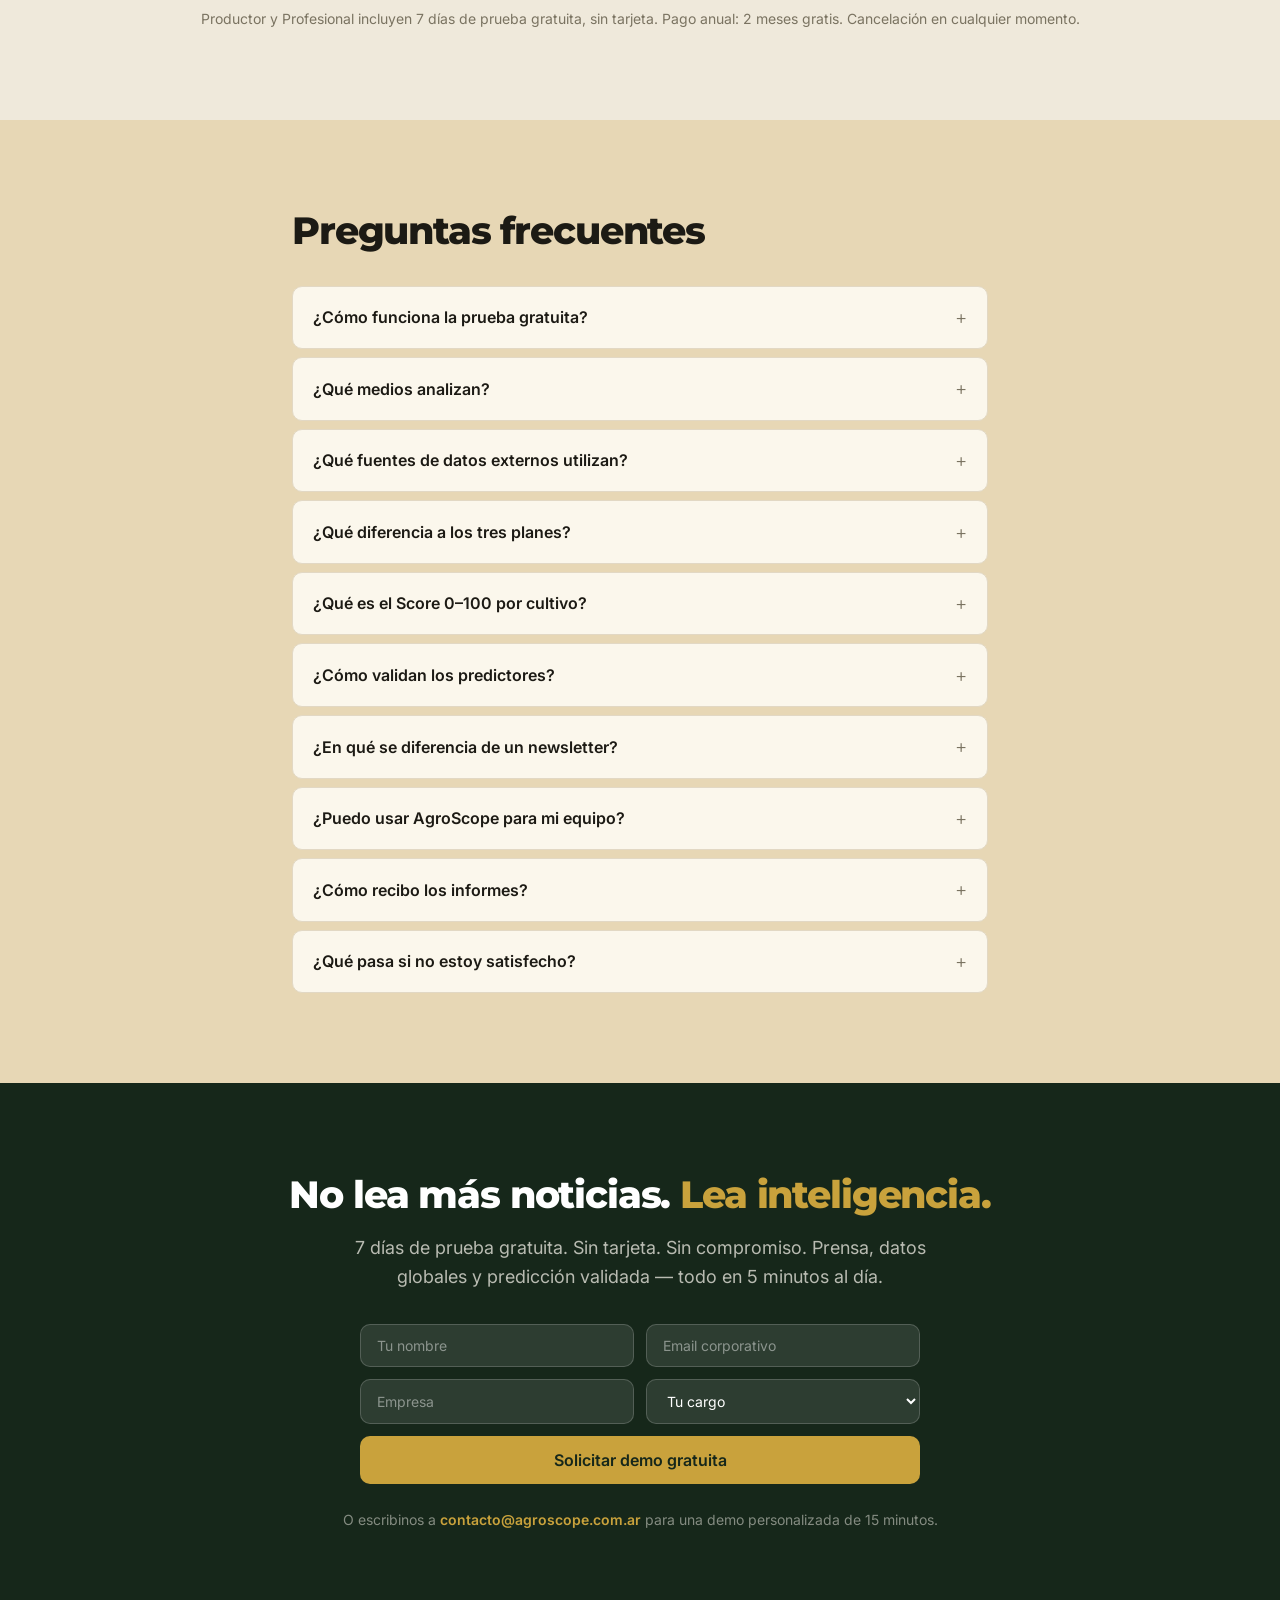
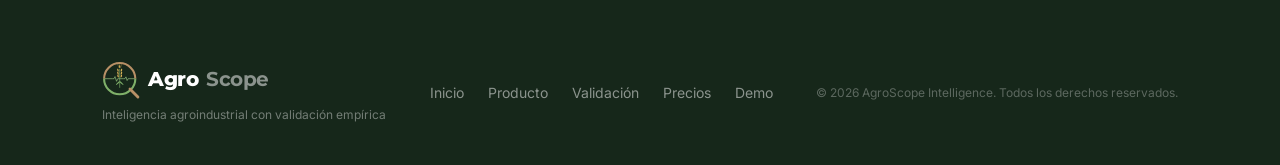
==== commit 126b9f0e: "web: precios de planes en 0 (Productor y Profesional gratis) - Productor y Profesional: USD 0/mes (m" ====
--- a/index.html
+++ b/index.html
@@ -271,7 +271,7 @@
             <tr><td>Análisis de actores (NLP)</td><td>No</td><td>Manual</td><td class="col-highlight"><strong>Automático</strong></td></tr>
             <tr><td>Modelos predictivos</td><td>No</td><td>No</td><td class="col-highlight"><strong>Sí (AUC validado)</strong></td></tr>
             <tr><td>Validación empírica</td><td>No</td><td>No</td><td class="col-highlight"><strong>Sí (backtest propio)</strong></td></tr>
-            <tr><td>Costo mensual</td><td>Gratis / bajo</td><td>USD 2,000+</td><td class="col-highlight"><strong>Desde USD 45</strong></td></tr>
+            <tr><td>Costo mensual</td><td>Gratis / bajo</td><td>USD 2,000+</td><td class="col-highlight"><strong>Gratis</strong></td></tr>
             <tr><td>Tiempo de lectura</td><td>10–15 min</td><td>30+ min</td><td class="col-highlight"><strong>5 minutos</strong></td></tr>
           </tbody>
         </table>
@@ -478,8 +478,8 @@
           <div class="scope-tag">Alcance 1</div>
           <div class="price-header">
             <h3>Productor</h3>
-            <div class="price">USD 45<span>/mes</span></div>
-            <p class="price-annual">USD 39/mes en plan anual</p>
+            <div class="price">USD 0<span>/mes</span></div>
+            <p class="price-annual">USD 0/mes en plan anual</p>
           </div>
           <ul>
             <li>Informe diario</li>
@@ -496,8 +496,8 @@
           <div class="scope-tag">Alcance 2</div>
           <div class="price-header">
             <h3>Profesional</h3>
-            <div class="price">USD 199<span>/mes</span></div>
-            <p class="price-annual">USD 169/mes en plan anual</p>
+            <div class="price">USD 0<span>/mes</span></div>
+            <p class="price-annual">USD 0/mes en plan anual</p>
           </div>
           <ul>
             <li class="feat-head">Todo lo de Productor, más:</li>
@@ -554,7 +554,7 @@
 
         <details class="faq-item">
           <summary>¿Qué diferencia a los tres planes?</summary>
-          <p>Es el mismo sistema con distinto alcance. <strong>Productor</strong> (USD 45) entrega el informe diario con riesgo/oportunidad y precios: el pulso del día. <strong>Profesional</strong> (USD 199) suma los informes semanal y mensual, el análisis de prensa completo y 10 fuentes de datos externos. <strong>Corporativo</strong> (a consultar) abre el sistema completo: las 31 fuentes externas, los predictores y el Score 0–100 por cultivo. Cada plan incluye todo lo del anterior.</p>
+          <p>Es el mismo sistema con distinto alcance. <strong>Productor</strong> (USD 0) entrega el informe diario con riesgo/oportunidad y precios: el pulso del día. <strong>Profesional</strong> (USD 0) suma los informes semanal y mensual, el análisis de prensa completo y 10 fuentes de datos externos. <strong>Corporativo</strong> (a consultar) abre el sistema completo: las 31 fuentes externas, los predictores y el Score 0–100 por cultivo. Cada plan incluye todo lo del anterior.</p>
         </details>
 
         <details class="faq-item">
--- a/styles.css
+++ b/styles.css
@@ -101,12 +101,13 @@
 .nav.scrolled { box-shadow: var(--shadow-sm); }
 .nav-inner { display: flex; align-items: center; justify-content: space-between; height: 60px; gap: 1rem; }
 .logo { font-family: var(--f-display); font-size: 1.3rem; letter-spacing: -0.5px; display: flex; align-items: center; gap: 8px; flex-shrink: 0; }
-.logo-mark { height: 30px; width: 30px; flex-shrink: 0; }
+.logo-mark { height: 46px; width: 46px; flex-shrink: 0; }
 .logo-agro  { font-weight: 800; color: var(--green); }
 .logo-scope { font-weight: 700; color: var(--text); }
 .nav-links { display: flex; align-items: center; gap: 1.5rem; }
 .nav-links a { font-size: var(--t-sm); font-weight: 500; color: var(--text-2); }
 .nav-links a:hover { color: var(--green); }
+.nav-links a.btn-primary, .nav-links a.btn-primary:hover { color: #fff; }
 .nav-toggle { display: none; flex-direction: column; gap: 5px; padding: 0.5rem; background: none; border: none; cursor: pointer; }
 .nav-toggle span { display: block; width: 22px; height: 2px; background: var(--text); border-radius: 2px; }
 
@@ -368,7 +369,7 @@
 .footer-inner { display: flex; align-items: center; justify-content: space-between; gap: 2rem; flex-wrap: wrap; }
 .footer-brand { display: flex; flex-direction: column; gap: 0.4rem; }
 .footer-logo  { font-family: var(--f-display); font-size: 1.25rem; letter-spacing: -0.5px; display: flex; align-items: center; gap: 8px; }
-.footer-logo .logo-mark { height: 28px; width: 28px; }
+.footer-logo .logo-mark { height: 38px; width: 38px; }
 .footer-logo .logo-agro { color: #fff; }
 .footer-scope { font-weight: 700; color: rgba(255,255,255,.5); }
 .footer-brand p { font-size: var(--t-xs); color: rgba(255,255,255,.4); }
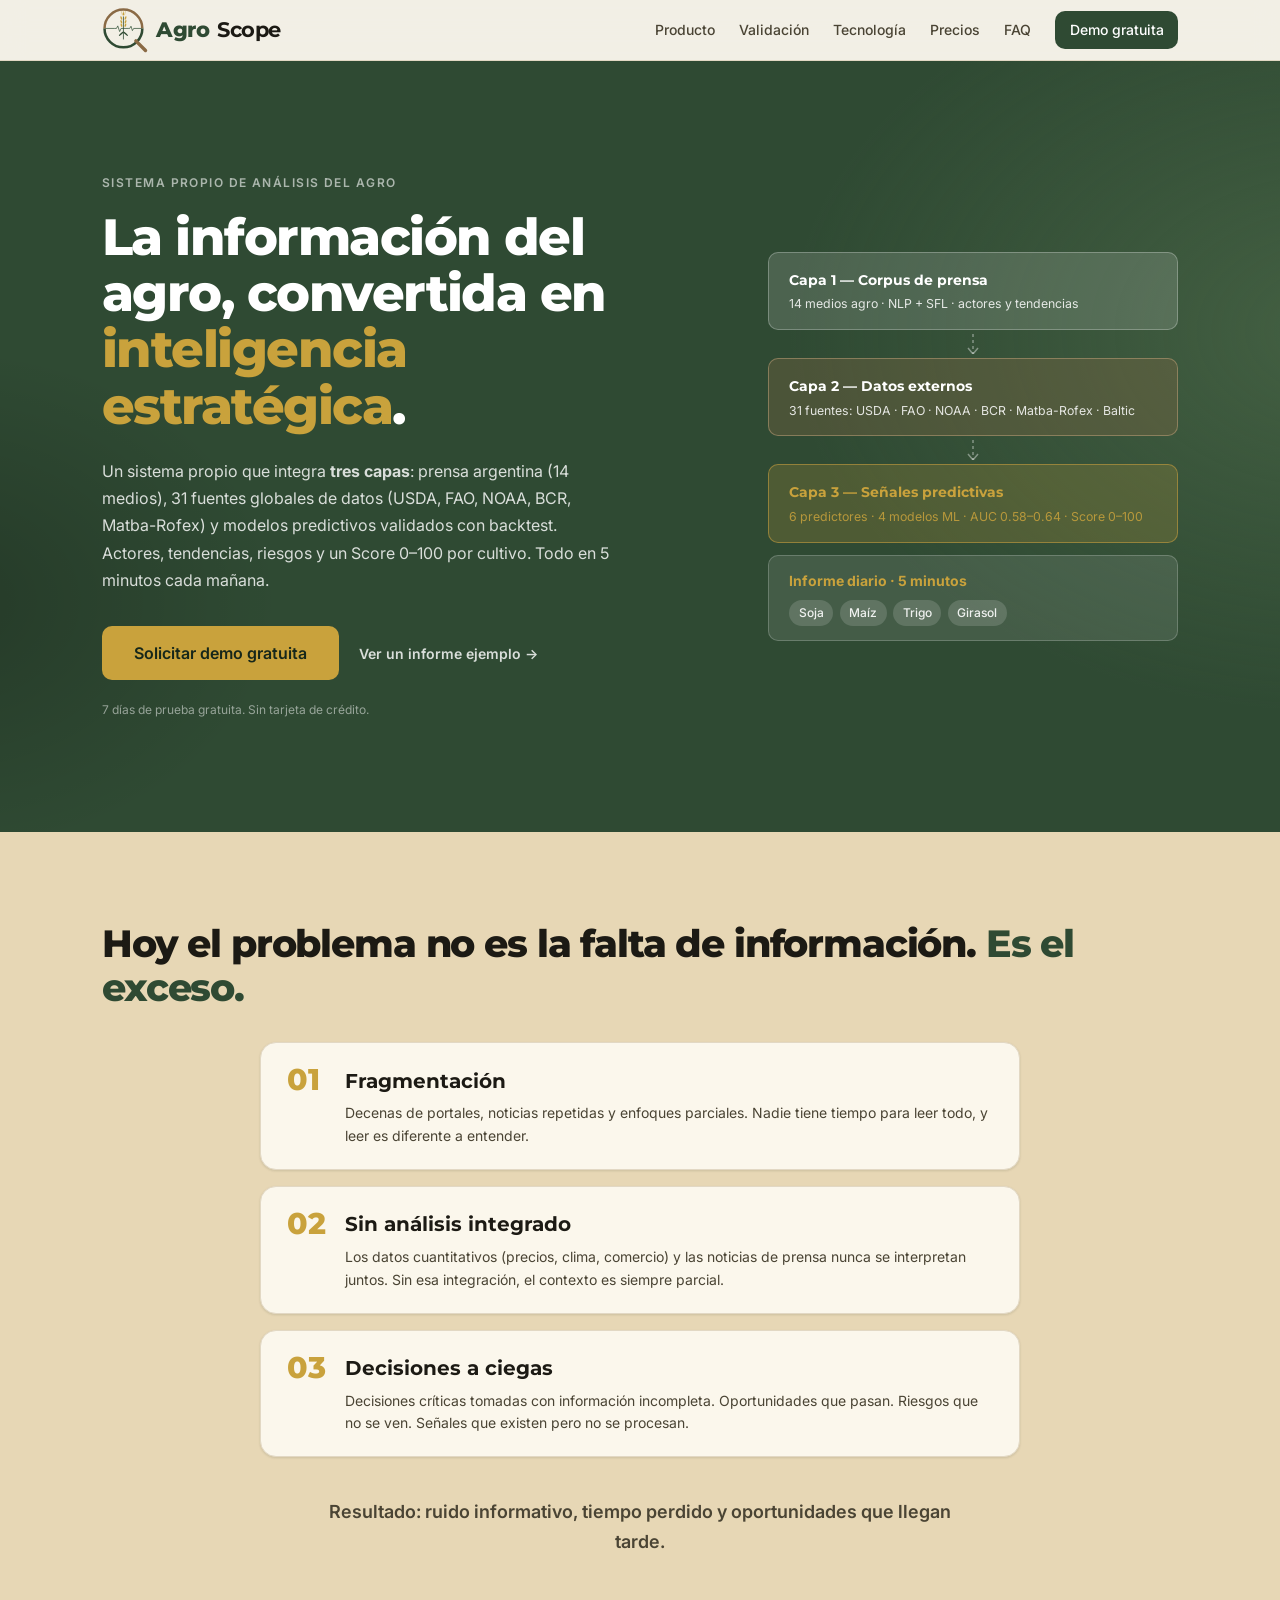
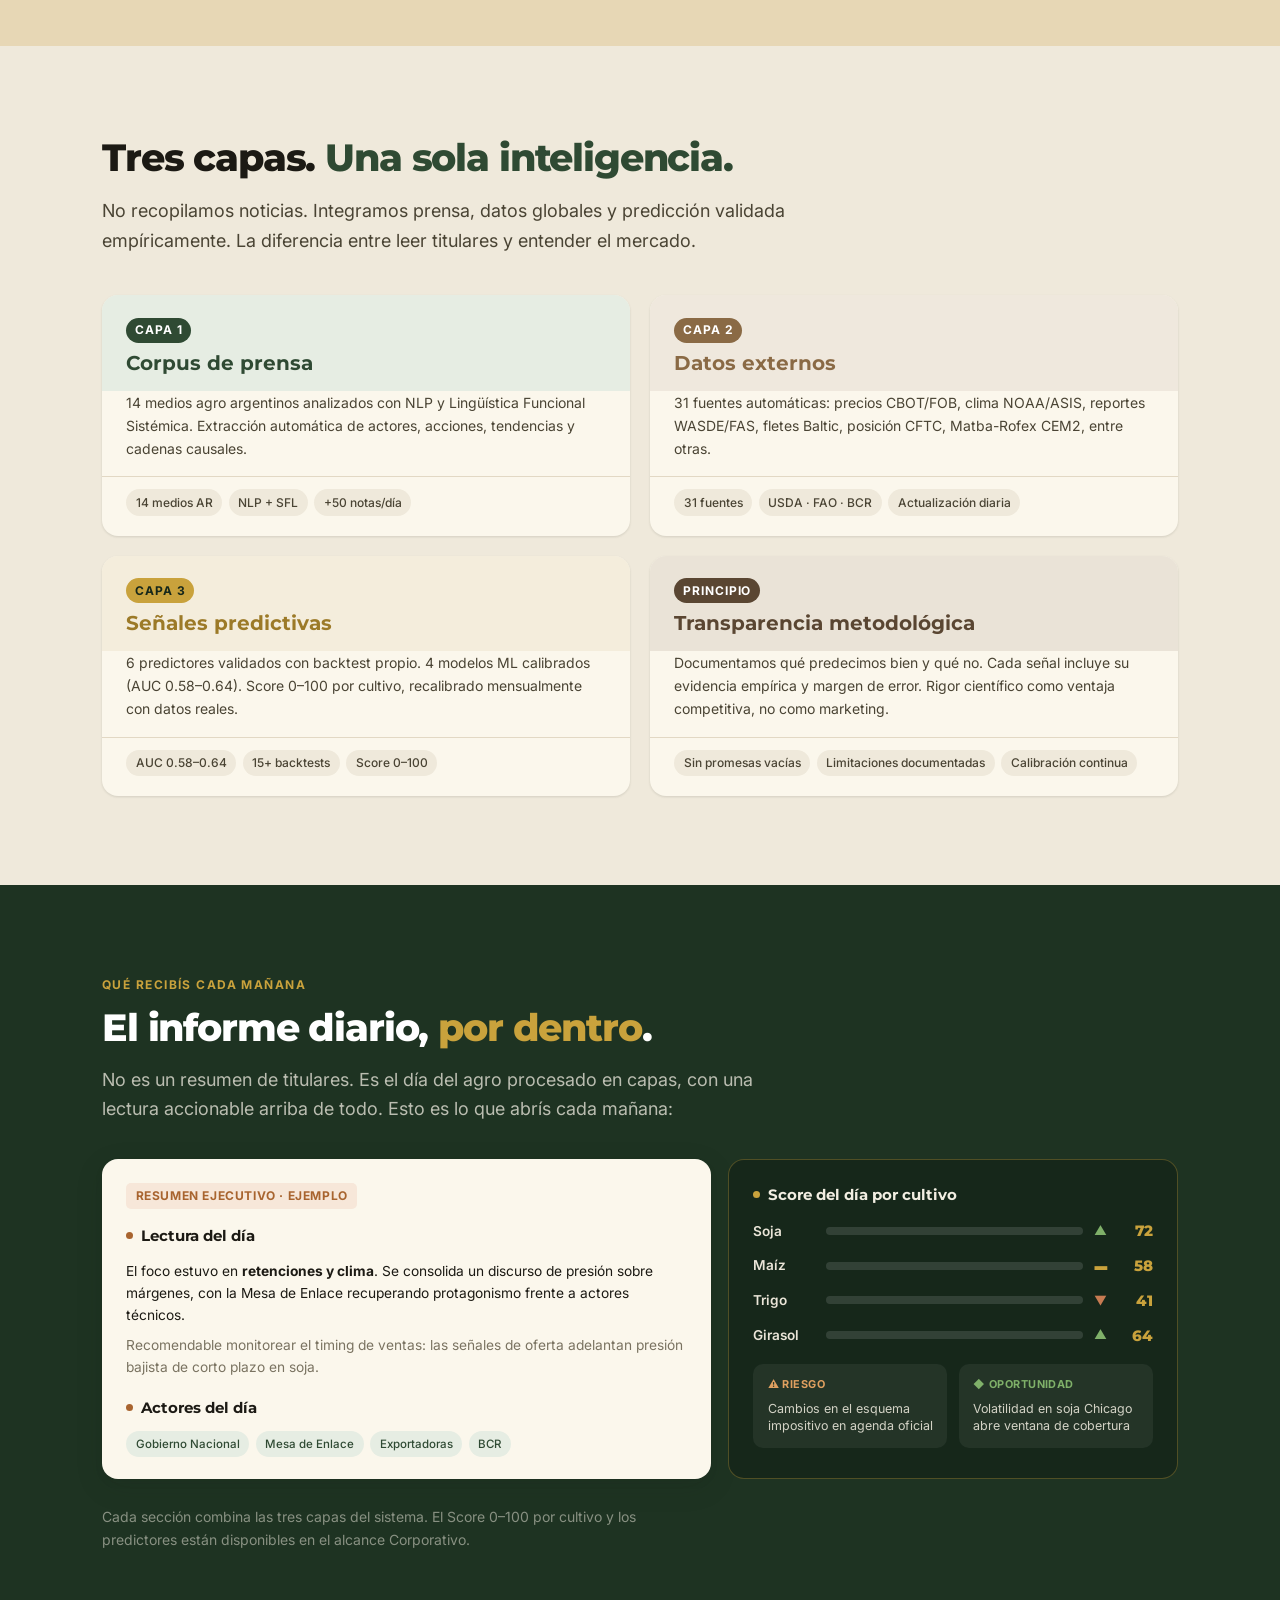
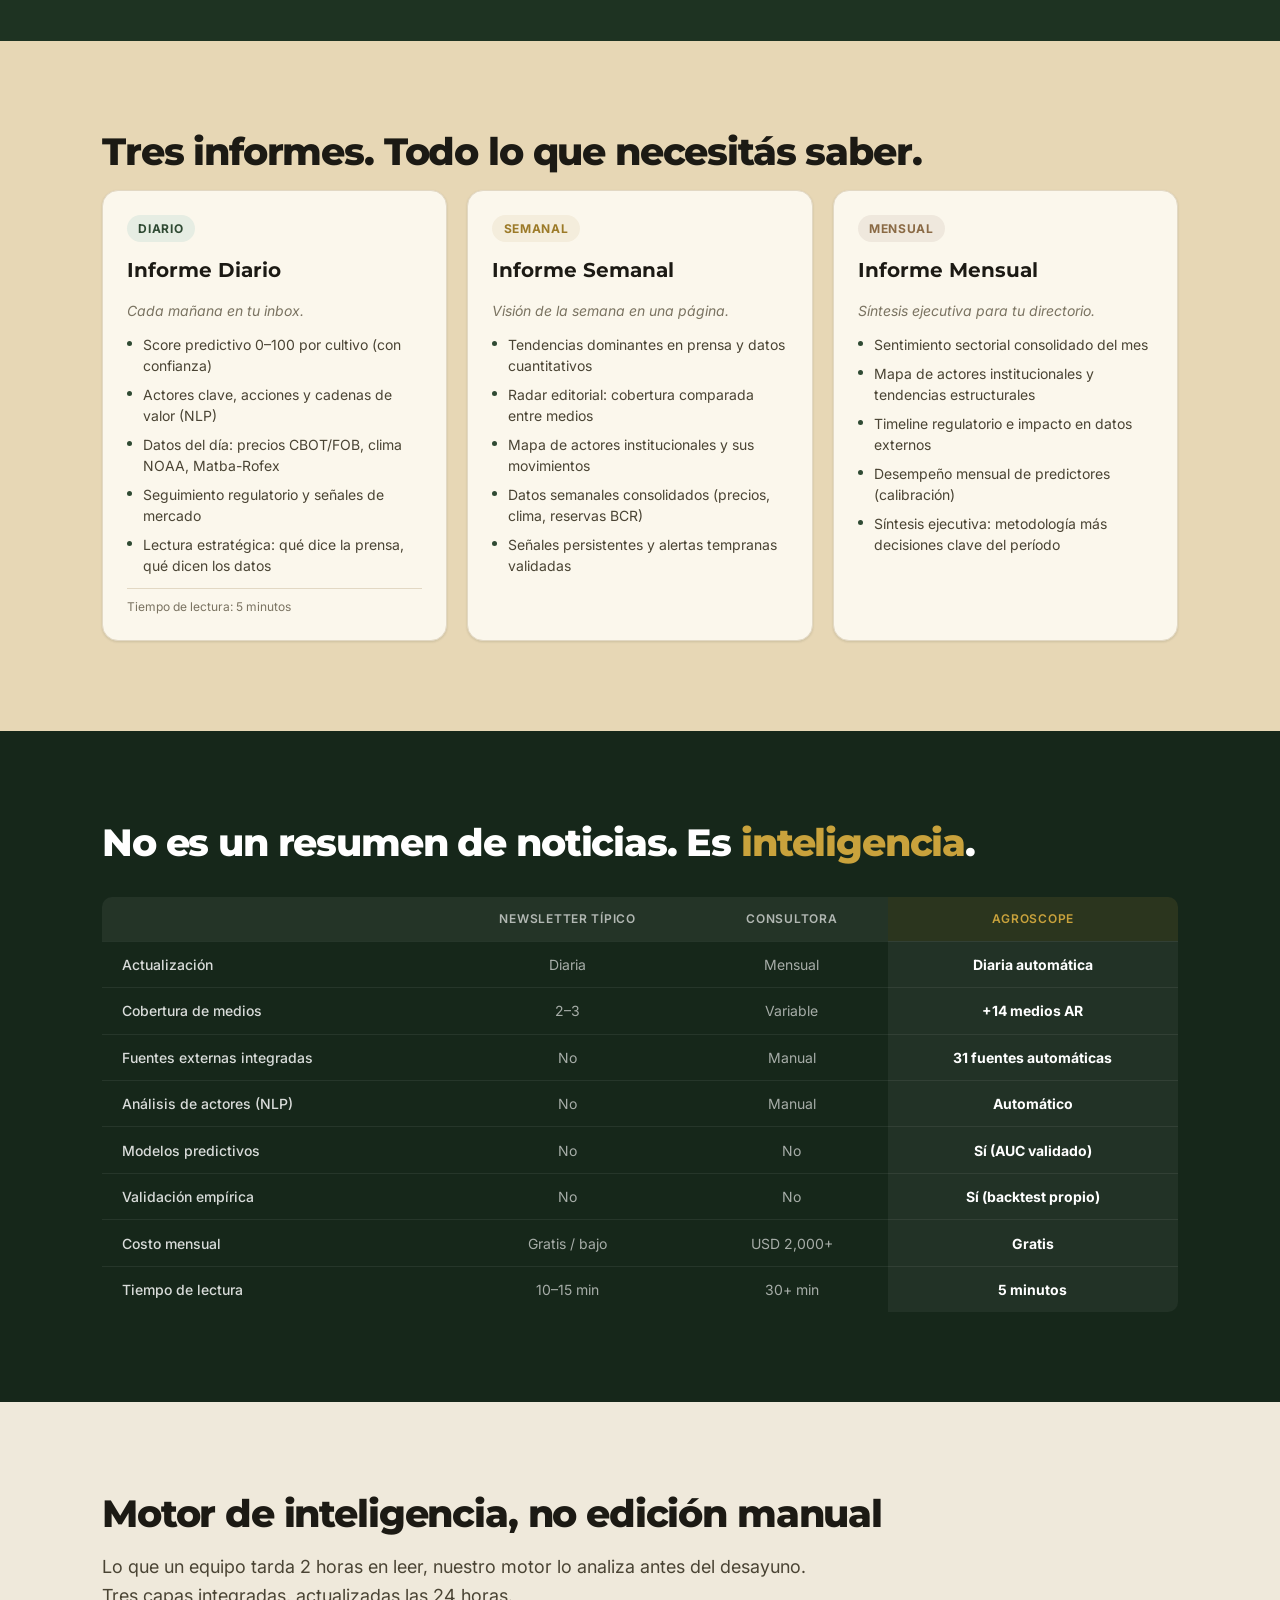
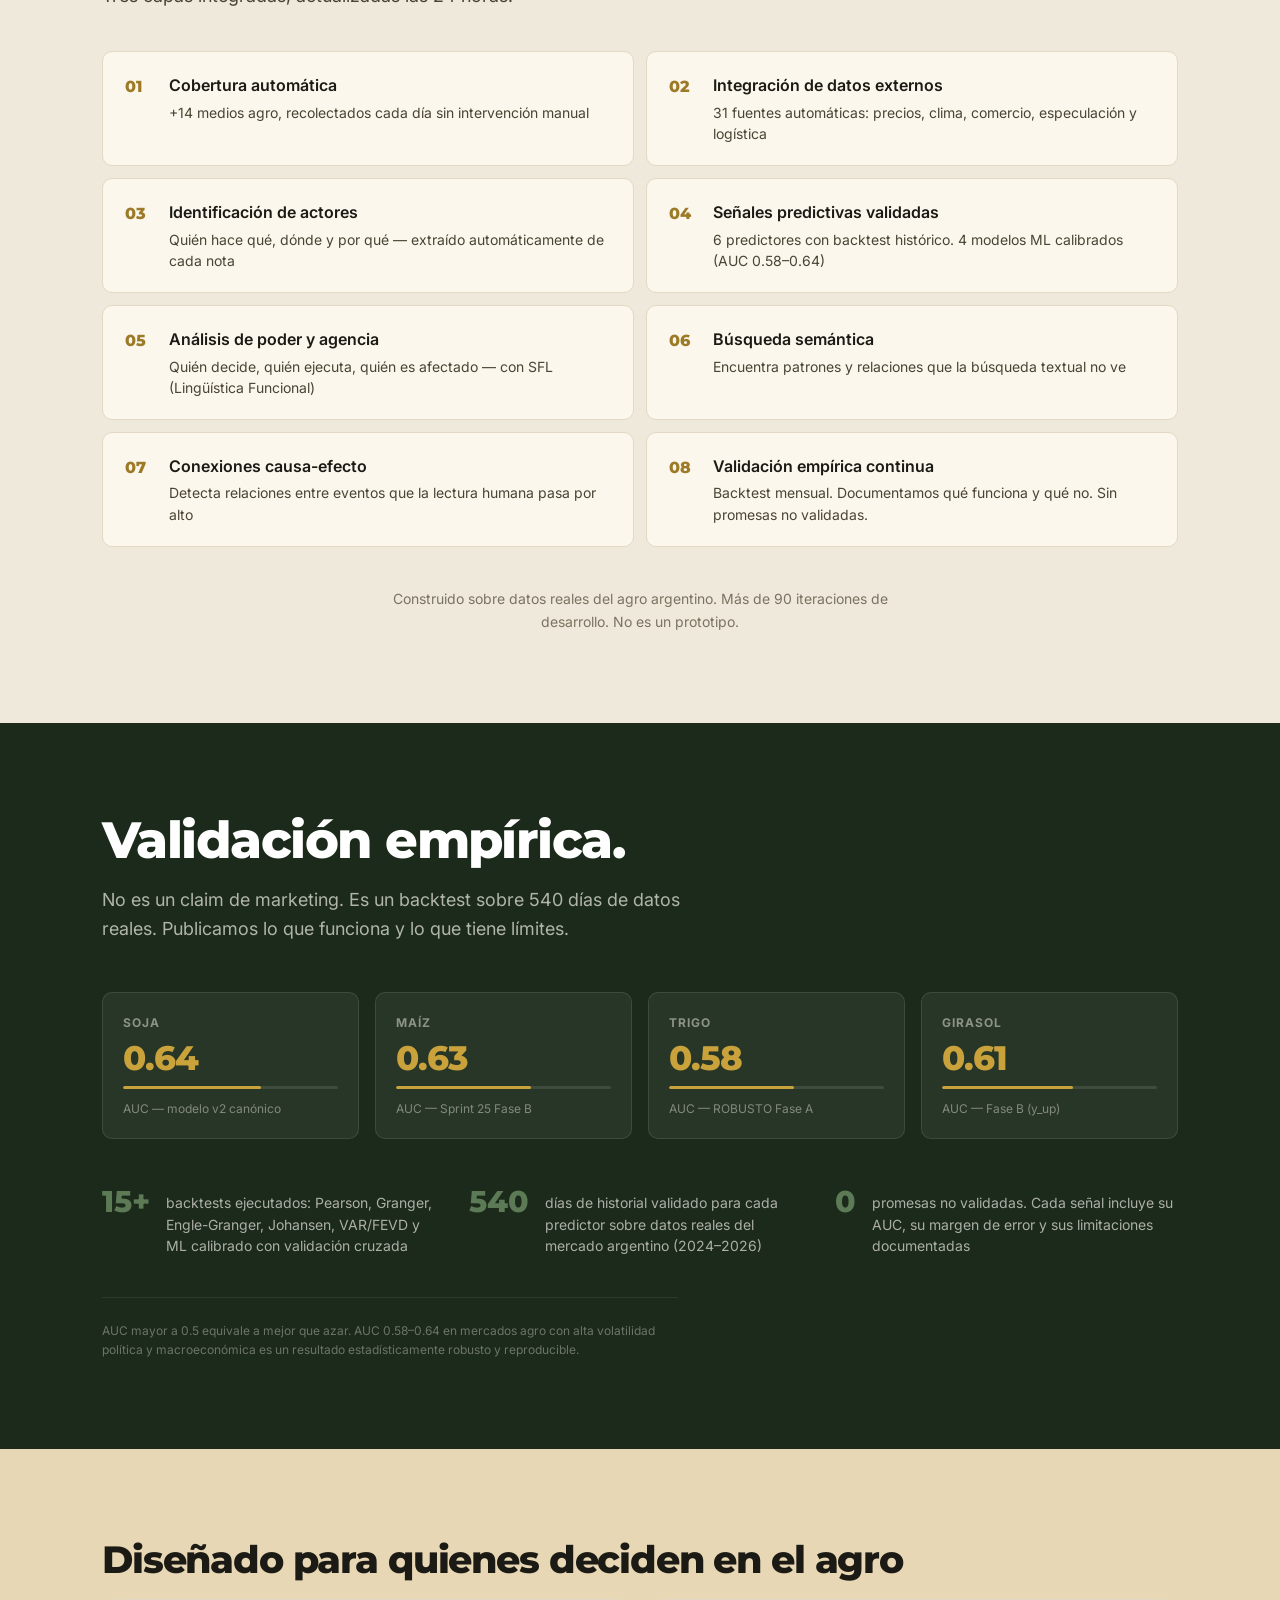
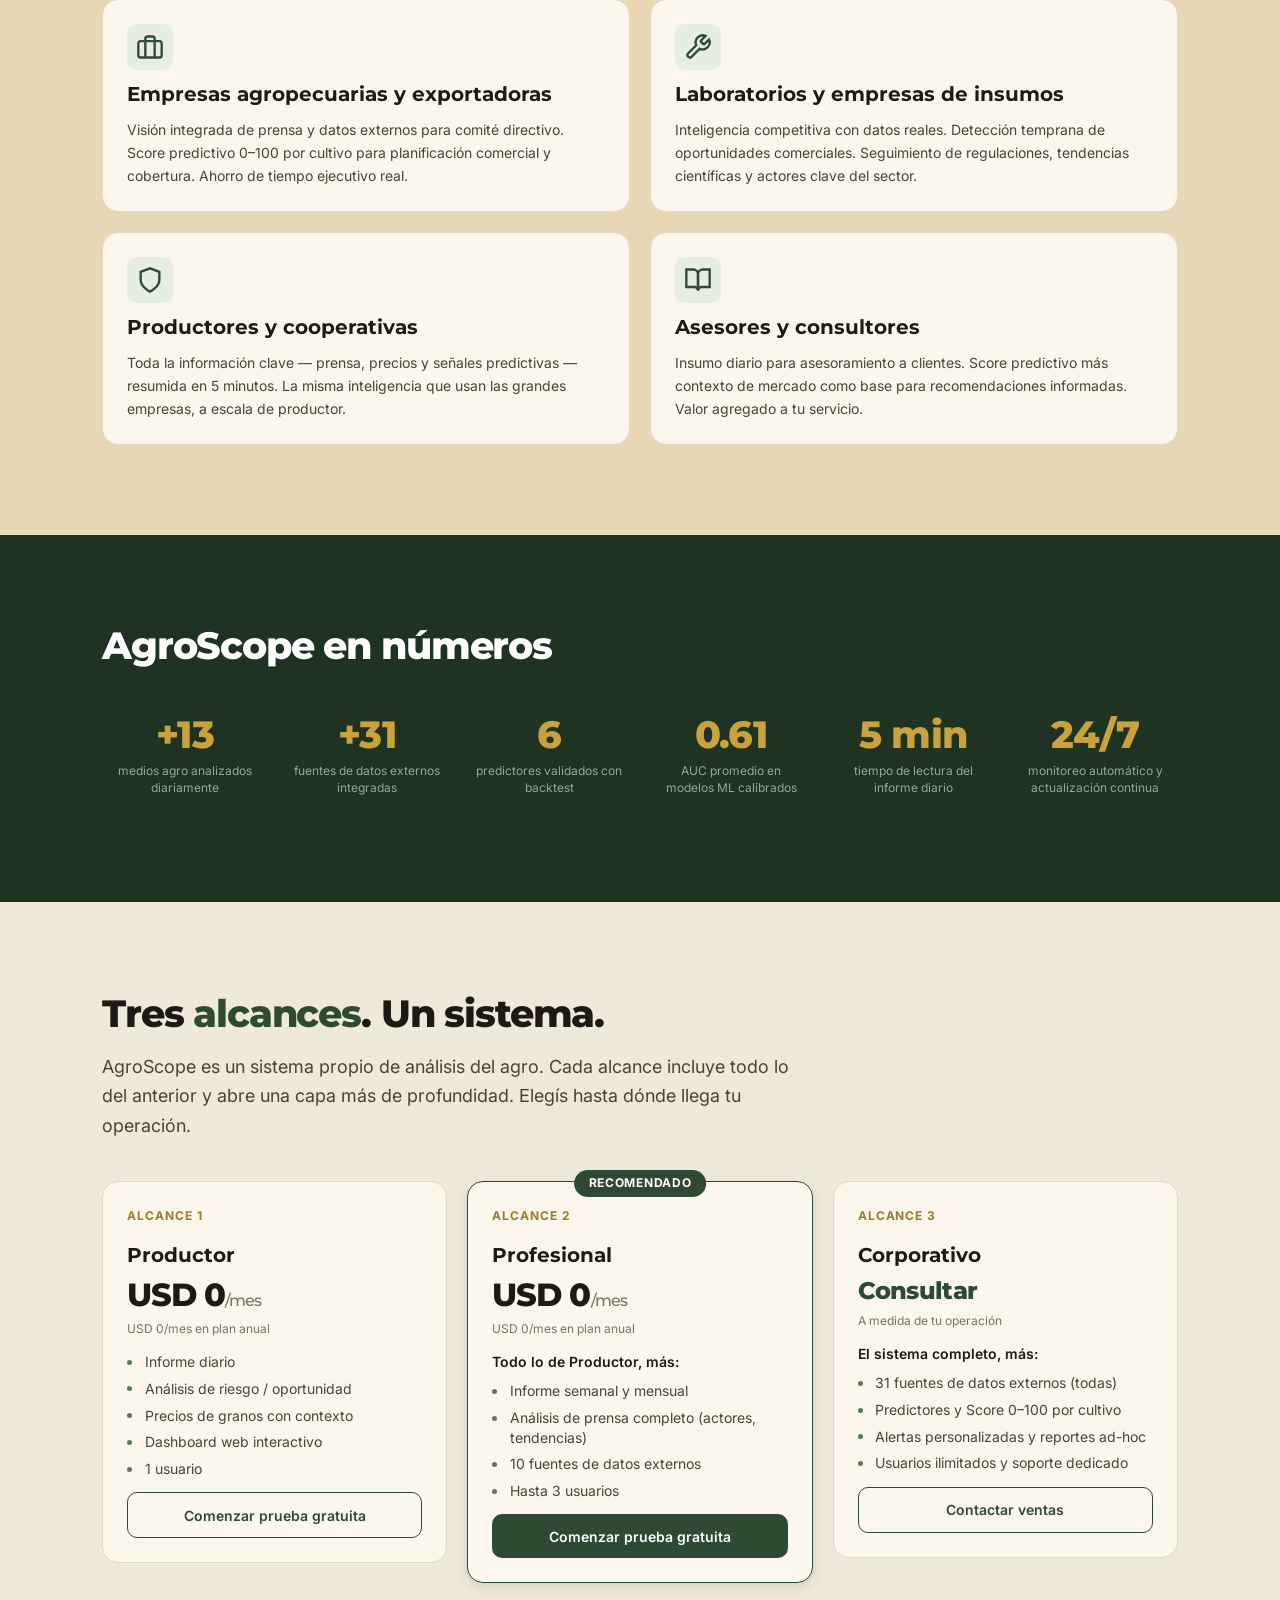
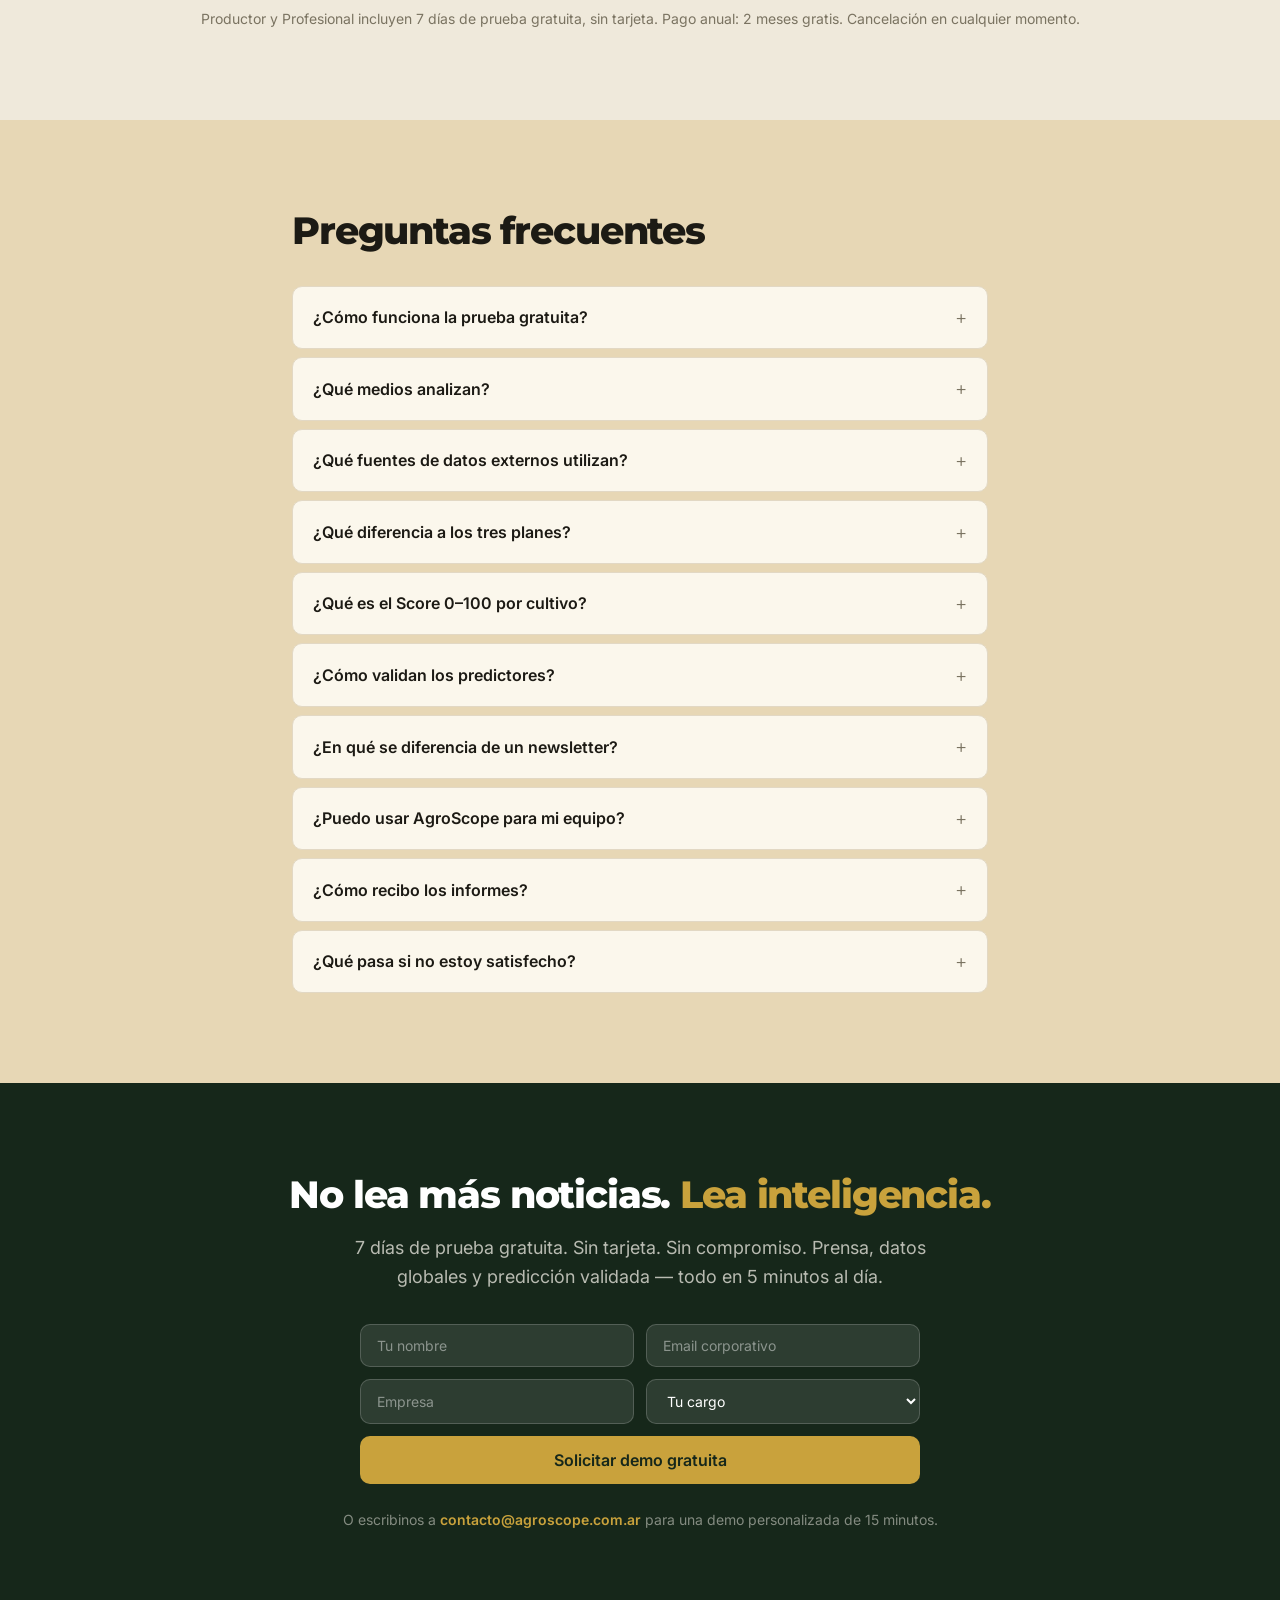
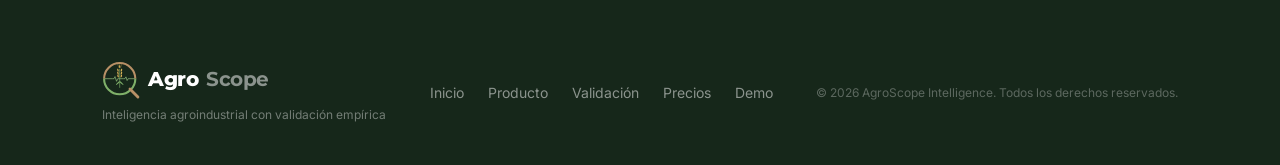
==== commit bd17783a: "web: 14 medios (antes 13) Co-Authored-By: Claude Opus 4.8 (1M context) <noreply@anthropic.com>" ====
--- a/index.html
+++ b/index.html
@@ -4,7 +4,7 @@
   <meta charset="UTF-8">
   <meta name="viewport" content="width=device-width, initial-scale=1.0">
   <title>AgroScope — Inteligencia Agroindustrial con Validación Empírica</title>
-  <meta name="description" content="Sistema de inteligencia agroindustrial: prensa AR (13 medios), 31 fuentes externas (USDA, FAO, NOAA, BCR, CFTC, Matba-Rofex) y modelos predictivos calibrados con backtest. Score 0-100 por cultivo cada mañana.">
+  <meta name="description" content="Sistema de inteligencia agroindustrial: prensa AR (14 medios), 31 fuentes externas (USDA, FAO, NOAA, BCR, CFTC, Matba-Rofex) y modelos predictivos calibrados con backtest. Score 0-100 por cultivo cada mañana.">
   <meta name="robots" content="index, follow">
   <meta property="og:title" content="AgroScope Intelligence">
   <meta property="og:description" content="Inteligencia agroindustrial con validación empírica. 3 capas: prensa, datos externos y modelos ML calibrados.">
@@ -44,7 +44,7 @@
       <div class="hero-content">
         <p class="hero-eyebrow">Sistema propio de análisis del agro</p>
         <h1>La información del agro, convertida en <em>inteligencia estratégica</em>.</h1>
-        <p class="hero-sub">Un sistema propio que integra <strong>tres capas</strong>: prensa argentina (13 medios), 31 fuentes globales de datos (USDA, FAO, NOAA, BCR, Matba-Rofex) y modelos predictivos validados con backtest. Actores, tendencias, riesgos y un Score 0–100 por cultivo. Todo en 5 minutos cada mañana.</p>
+        <p class="hero-sub">Un sistema propio que integra <strong>tres capas</strong>: prensa argentina (14 medios), 31 fuentes globales de datos (USDA, FAO, NOAA, BCR, Matba-Rofex) y modelos predictivos validados con backtest. Actores, tendencias, riesgos y un Score 0–100 por cultivo. Todo en 5 minutos cada mañana.</p>
         <div class="hero-ctas">
           <a href="#demo" class="btn btn-amber btn-lg">Solicitar demo gratuita</a>
           <a href="demo/diario/" class="btn-link-white">Ver un informe ejemplo →</a>
@@ -55,7 +55,7 @@
         <div class="hd-layers">
           <div class="hd-layer hd-l1">
             <div class="hd-layer-label">Capa 1 — Corpus de prensa</div>
-            <div class="hd-layer-detail">13 medios agro · NLP + SFL · actores y tendencias</div>
+            <div class="hd-layer-detail">14 medios agro · NLP + SFL · actores y tendencias</div>
           </div>
           <div class="hd-connector">
             <svg width="14" height="20" viewBox="0 0 14 20" fill="none"><line x1="7" y1="0" x2="7" y2="20" stroke="currentColor" stroke-width="1.5" stroke-dasharray="3 3"/><polyline points="2,14 7,20 12,14" stroke="currentColor" stroke-width="1.5" fill="none" stroke-linejoin="round"/></svg>
@@ -124,9 +124,9 @@
             <span class="layer-tag">Capa 1</span>
             <h3>Corpus de prensa</h3>
           </div>
-          <p>13 medios agro argentinos analizados con NLP y Lingüística Funcional Sistémica. Extracción automática de actores, acciones, tendencias y cadenas causales.</p>
+          <p>14 medios agro argentinos analizados con NLP y Lingüística Funcional Sistémica. Extracción automática de actores, acciones, tendencias y cadenas causales.</p>
           <div class="layer-chips">
-            <span>13 medios AR</span>
+            <span>14 medios AR</span>
             <span>NLP + SFL</span>
             <span>+50 notas/día</span>
           </div>
@@ -266,7 +266,7 @@
           </thead>
           <tbody>
             <tr><td>Actualización</td><td>Diaria</td><td>Mensual</td><td class="col-highlight"><strong>Diaria automática</strong></td></tr>
-            <tr><td>Cobertura de medios</td><td>2–3</td><td>Variable</td><td class="col-highlight"><strong>+13 medios AR</strong></td></tr>
+            <tr><td>Cobertura de medios</td><td>2–3</td><td>Variable</td><td class="col-highlight"><strong>+14 medios AR</strong></td></tr>
             <tr><td>Fuentes externas integradas</td><td>No</td><td>Manual</td><td class="col-highlight"><strong>31 fuentes automáticas</strong></td></tr>
             <tr><td>Análisis de actores (NLP)</td><td>No</td><td>Manual</td><td class="col-highlight"><strong>Automático</strong></td></tr>
             <tr><td>Modelos predictivos</td><td>No</td><td>No</td><td class="col-highlight"><strong>Sí (AUC validado)</strong></td></tr>
@@ -289,7 +289,7 @@
           <div class="tech-num">01</div>
           <div class="tech-body">
             <h4>Cobertura automática</h4>
-            <p>+13 medios agro, recolectados cada día sin intervención manual</p>
+            <p>+14 medios agro, recolectados cada día sin intervención manual</p>
           </div>
         </div>
         <div class="tech-item">
@@ -544,7 +544,7 @@
 
         <details class="faq-item">
           <summary>¿Qué medios analizan?</summary>
-          <p>Más de 13 medios agro argentinos e internacionales: Clarín Rural, La Nación Campo, Infocampo, Agrofy, Bichos de Campo, Infobae, TodoAgro, Agritotal, AgroClave, AgroVerdad, Noticias Agropecuarias, SerIndustria y AgroSitio.</p>
+          <p>Más de 14 medios agro argentinos e internacionales: Clarín Rural, La Nación Campo, Infocampo, Agrofy, Bichos de Campo, Infobae, TodoAgro, Agritotal, AgroClave, AgroVerdad, Noticias Agropecuarias, SerIndustria y AgroSitio.</p>
         </details>
 
         <details class="faq-item">
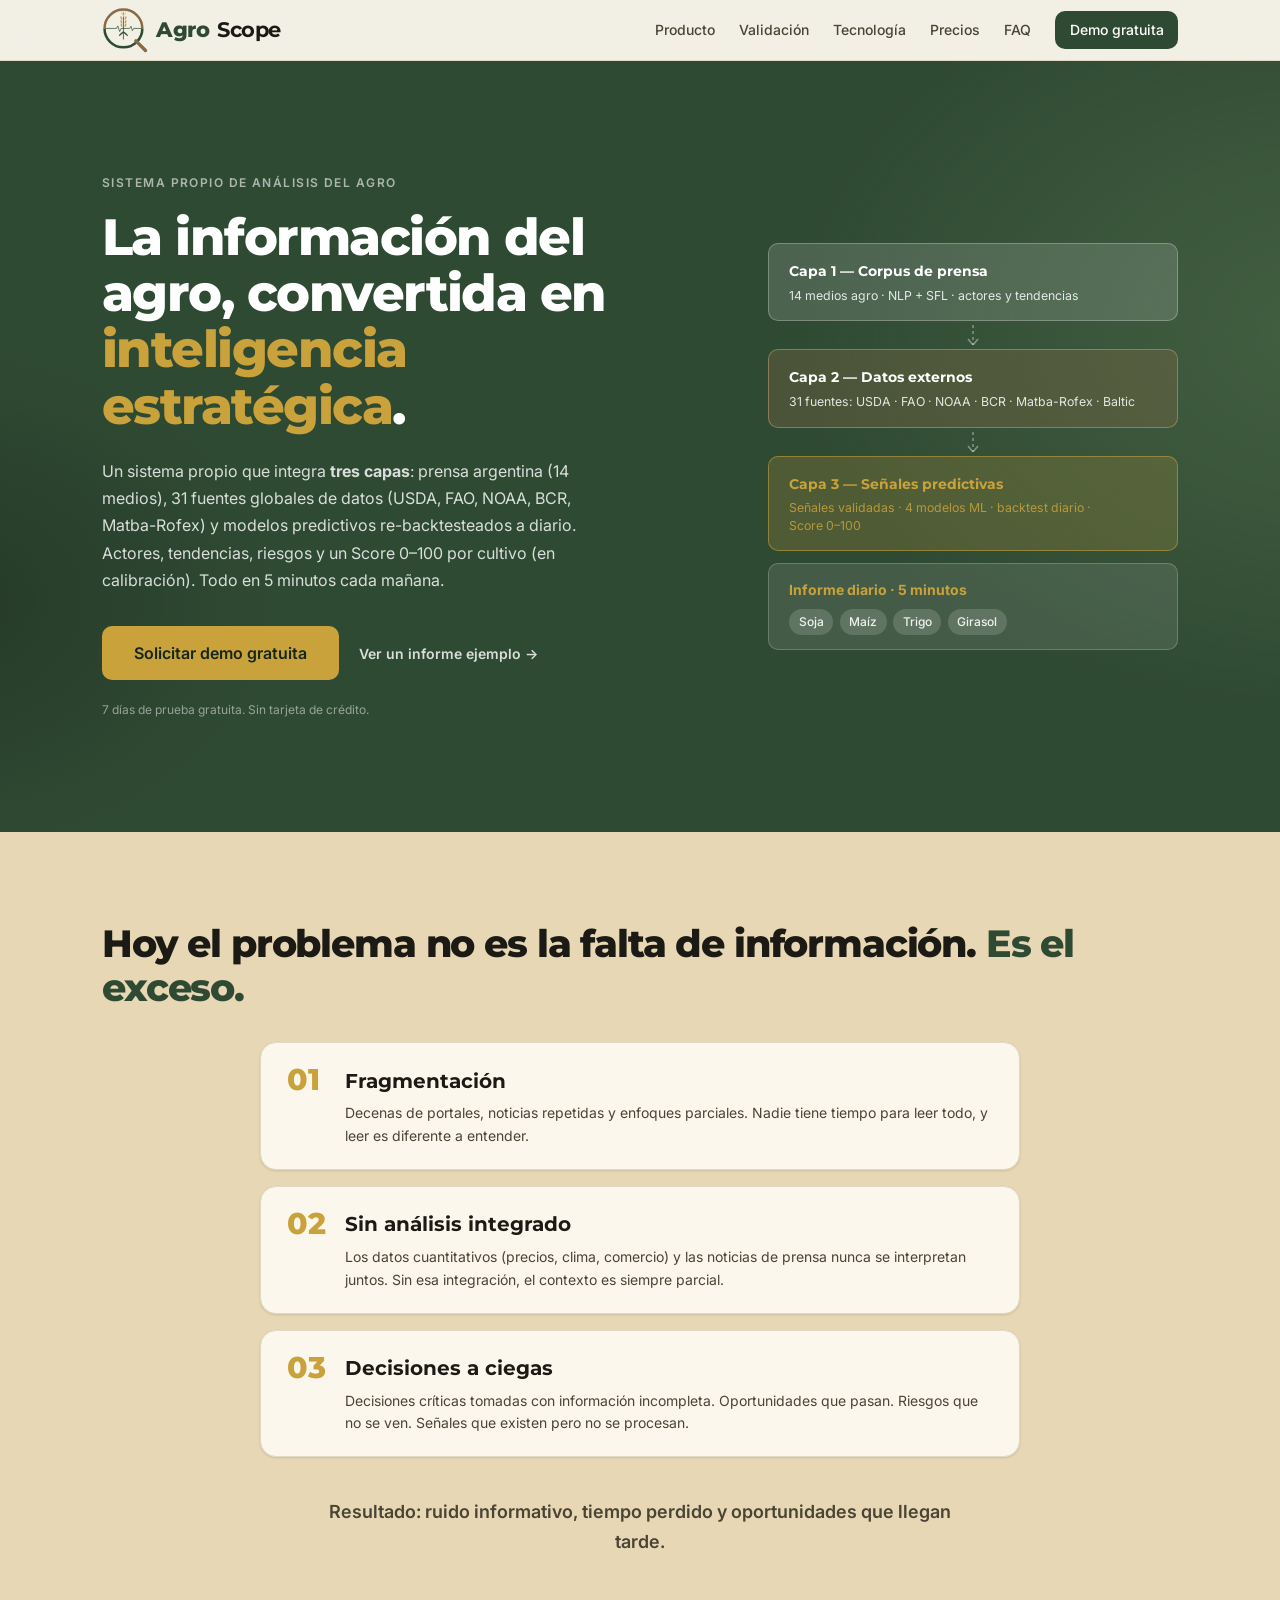
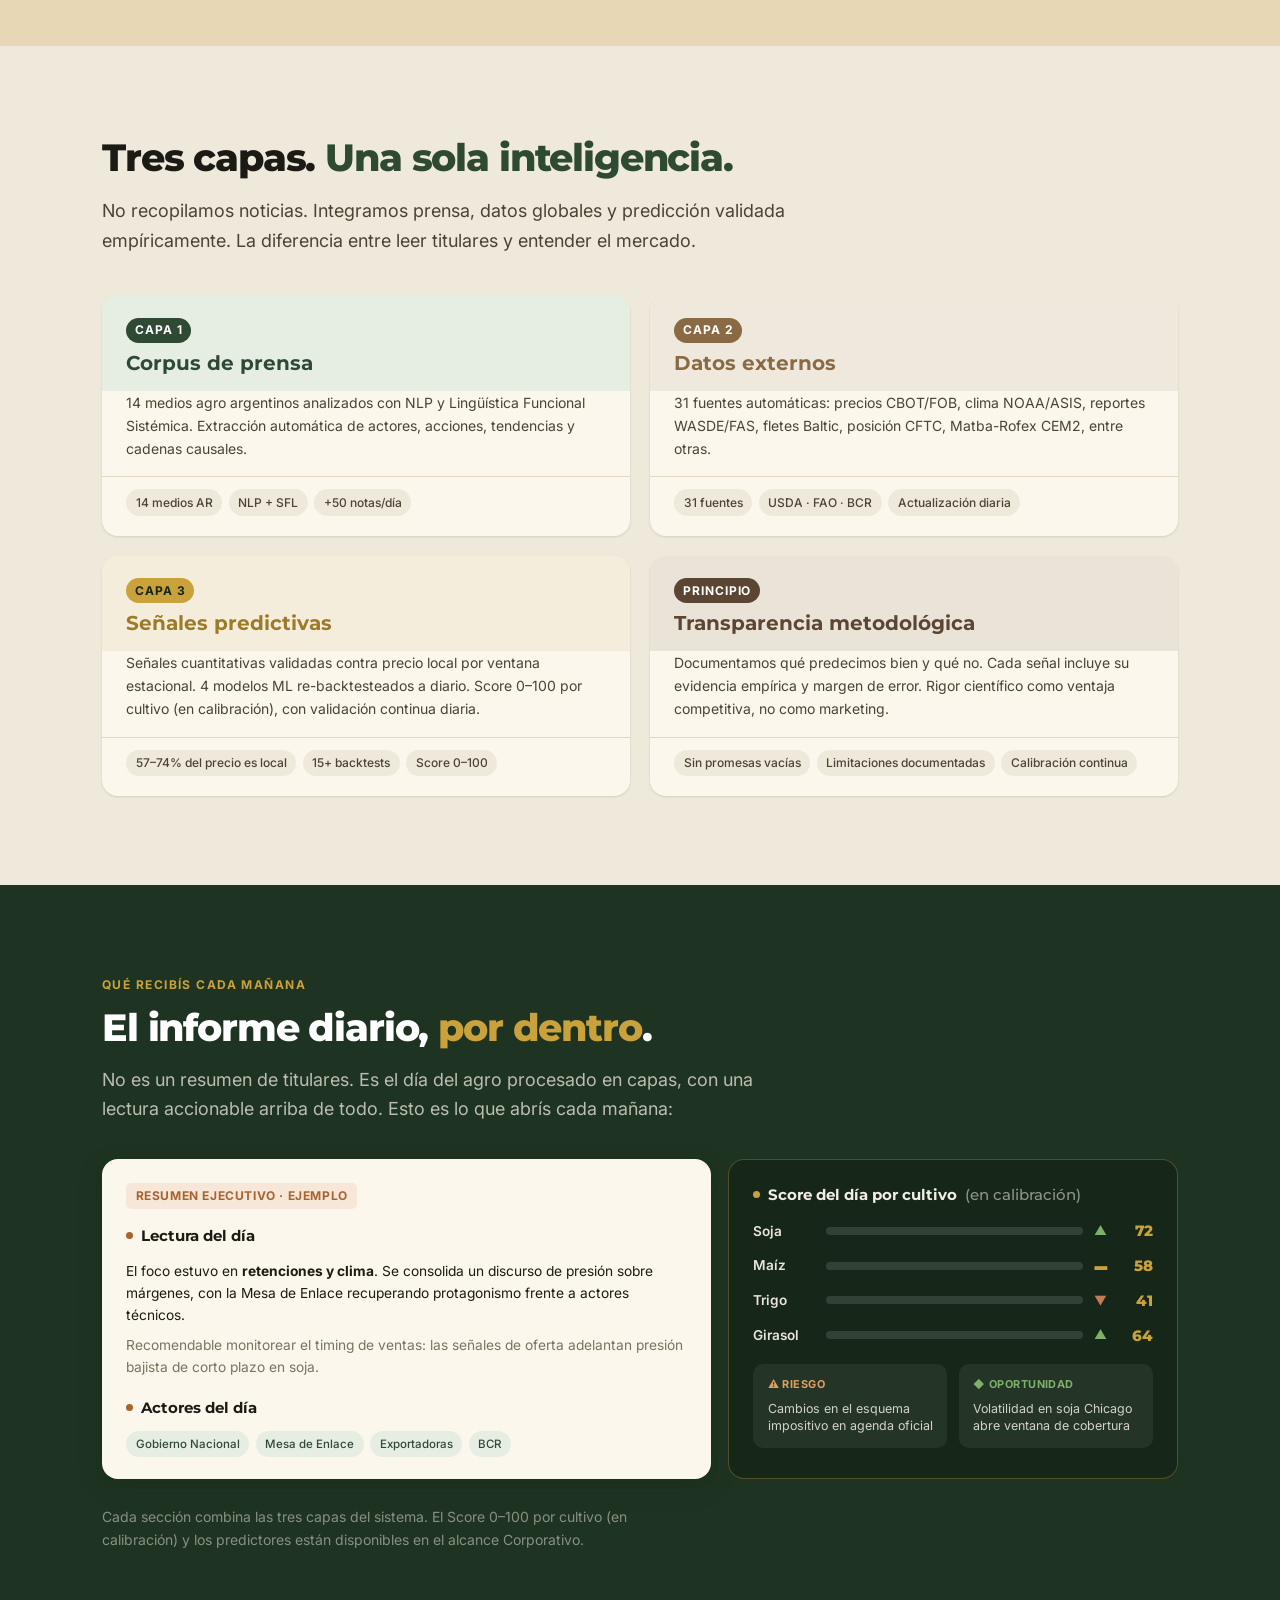
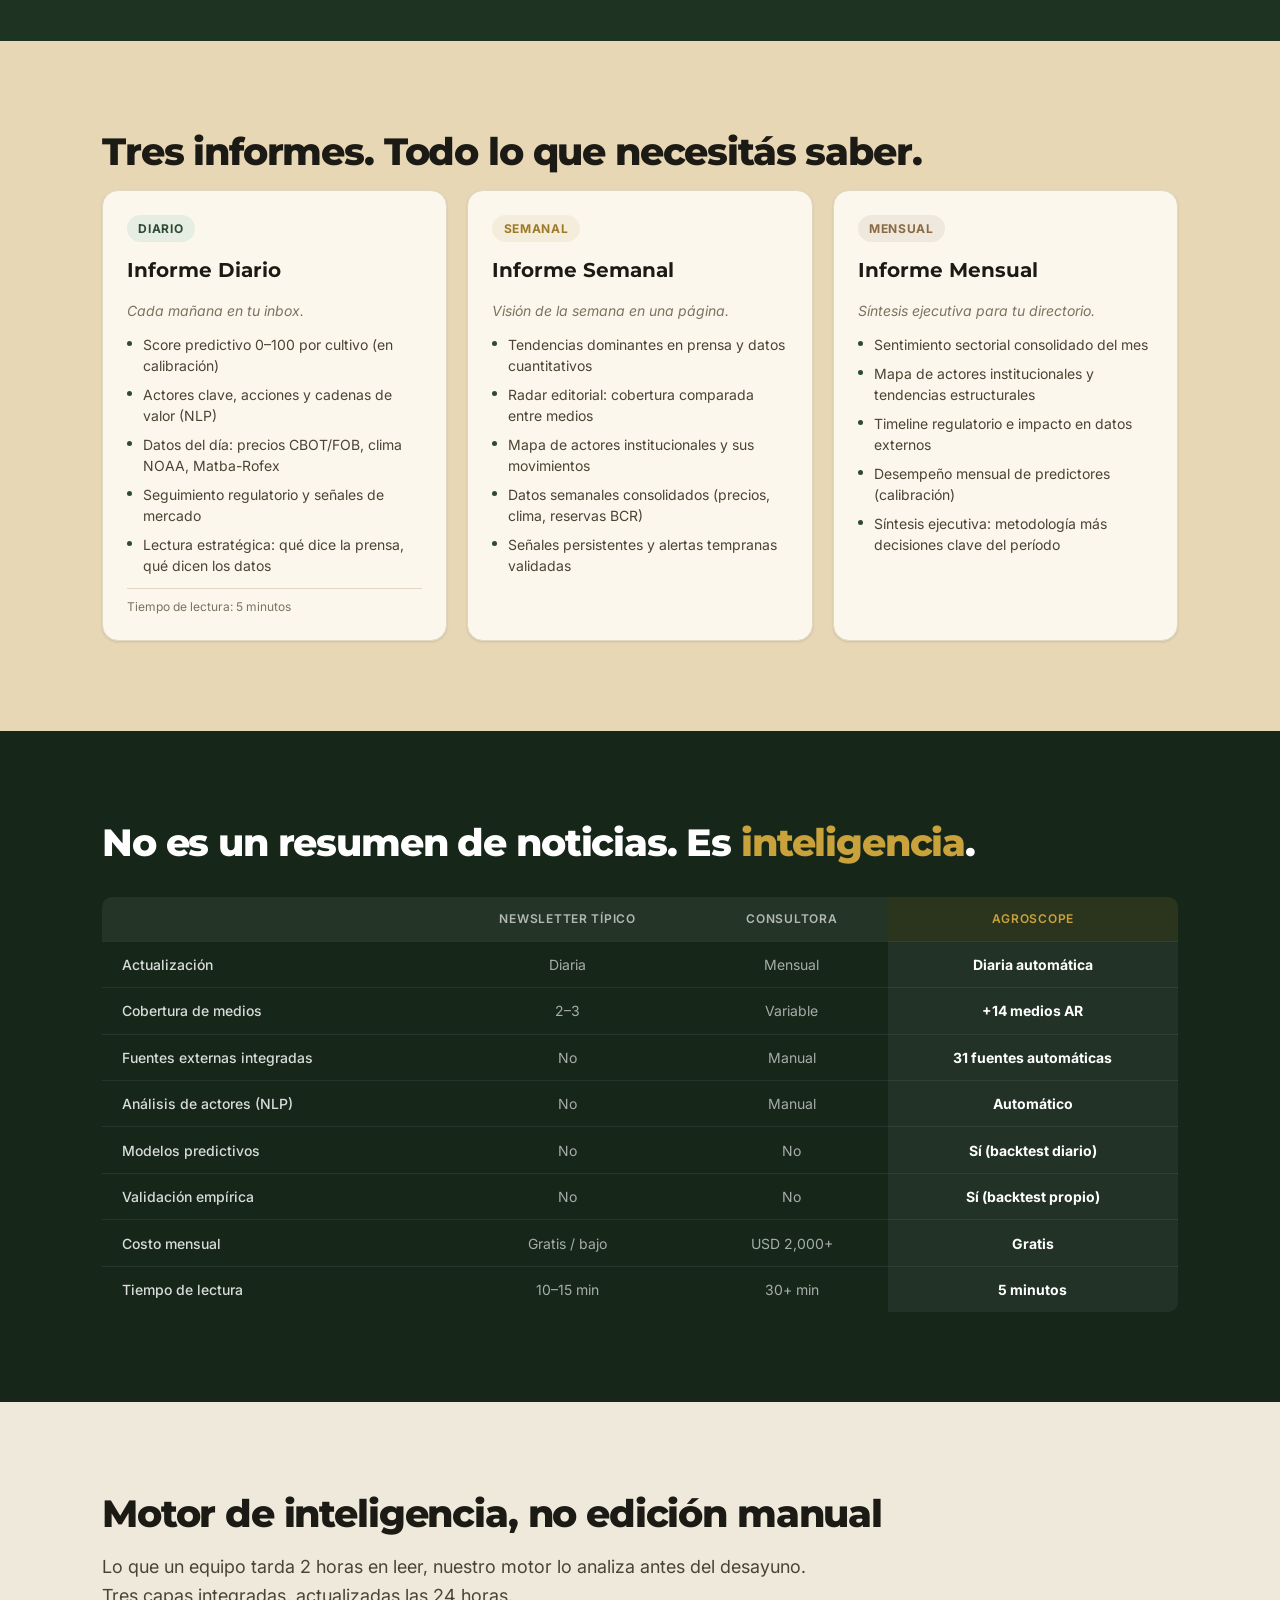
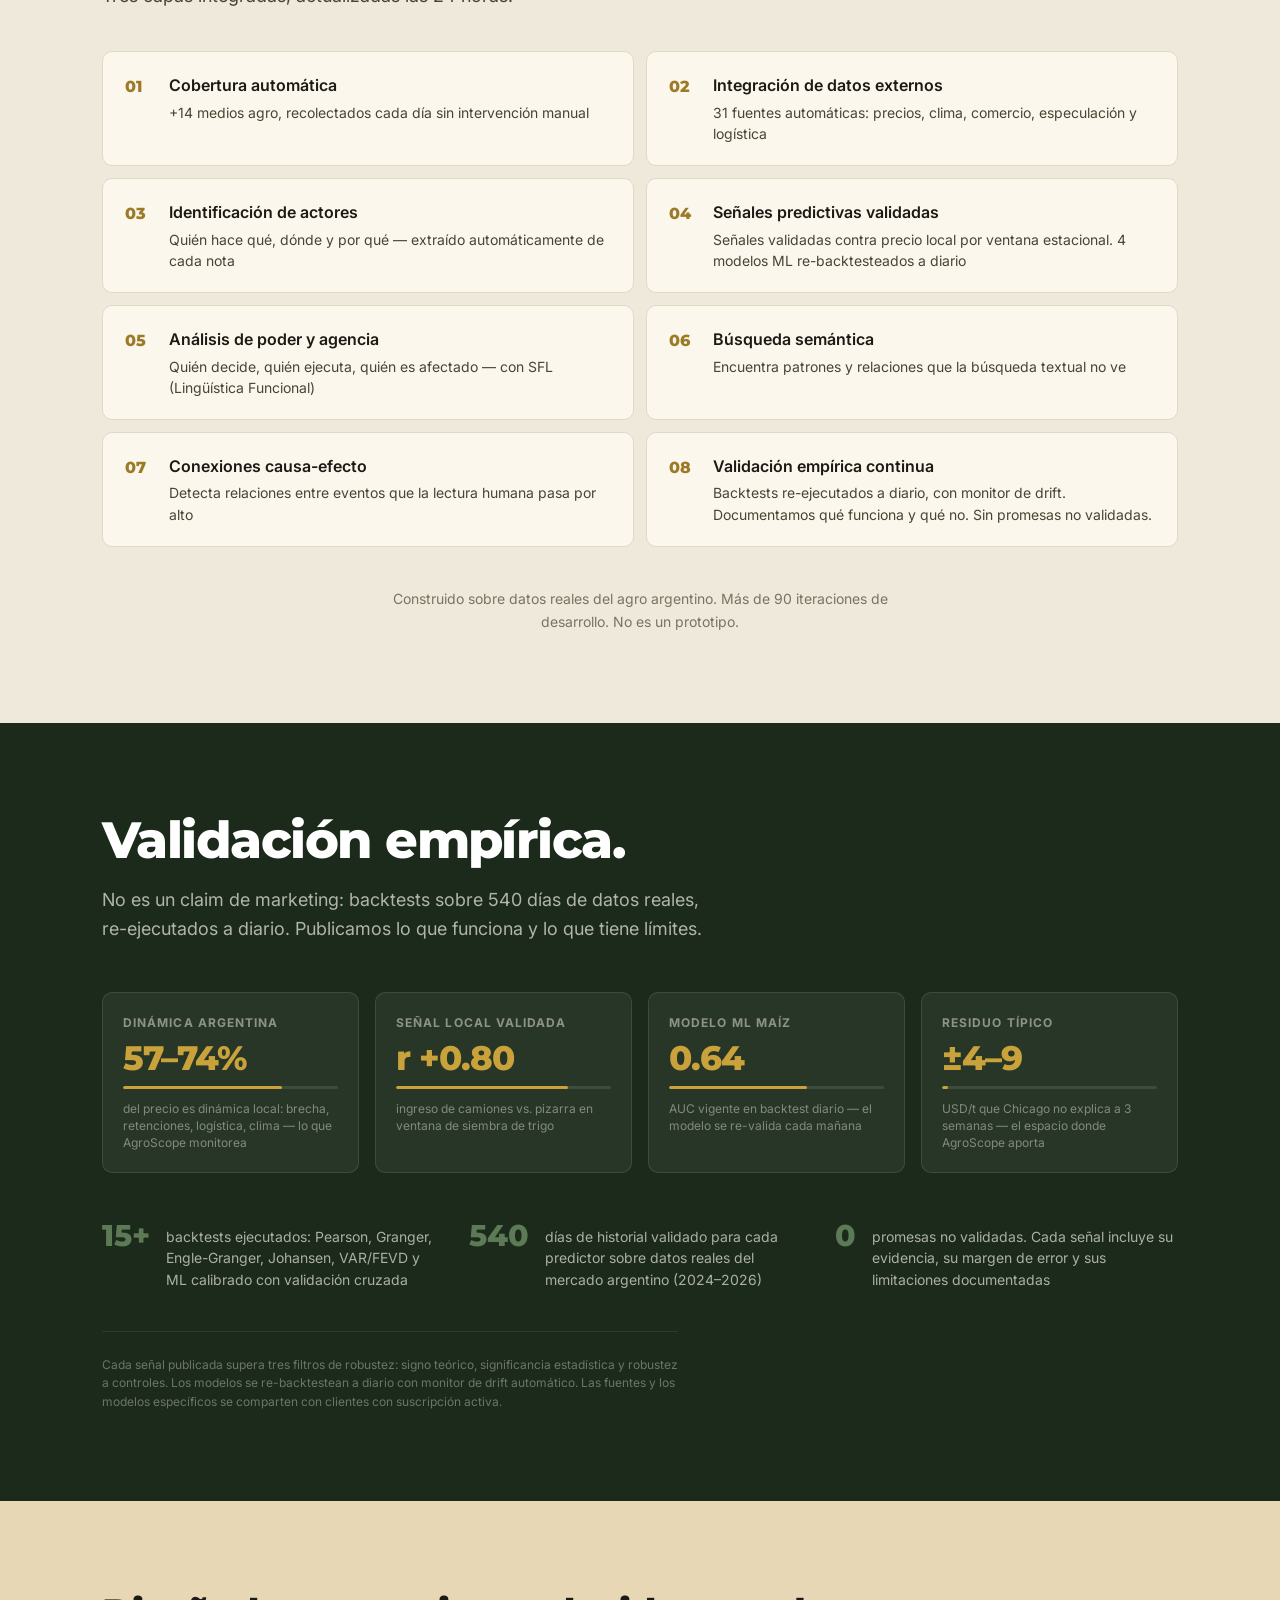
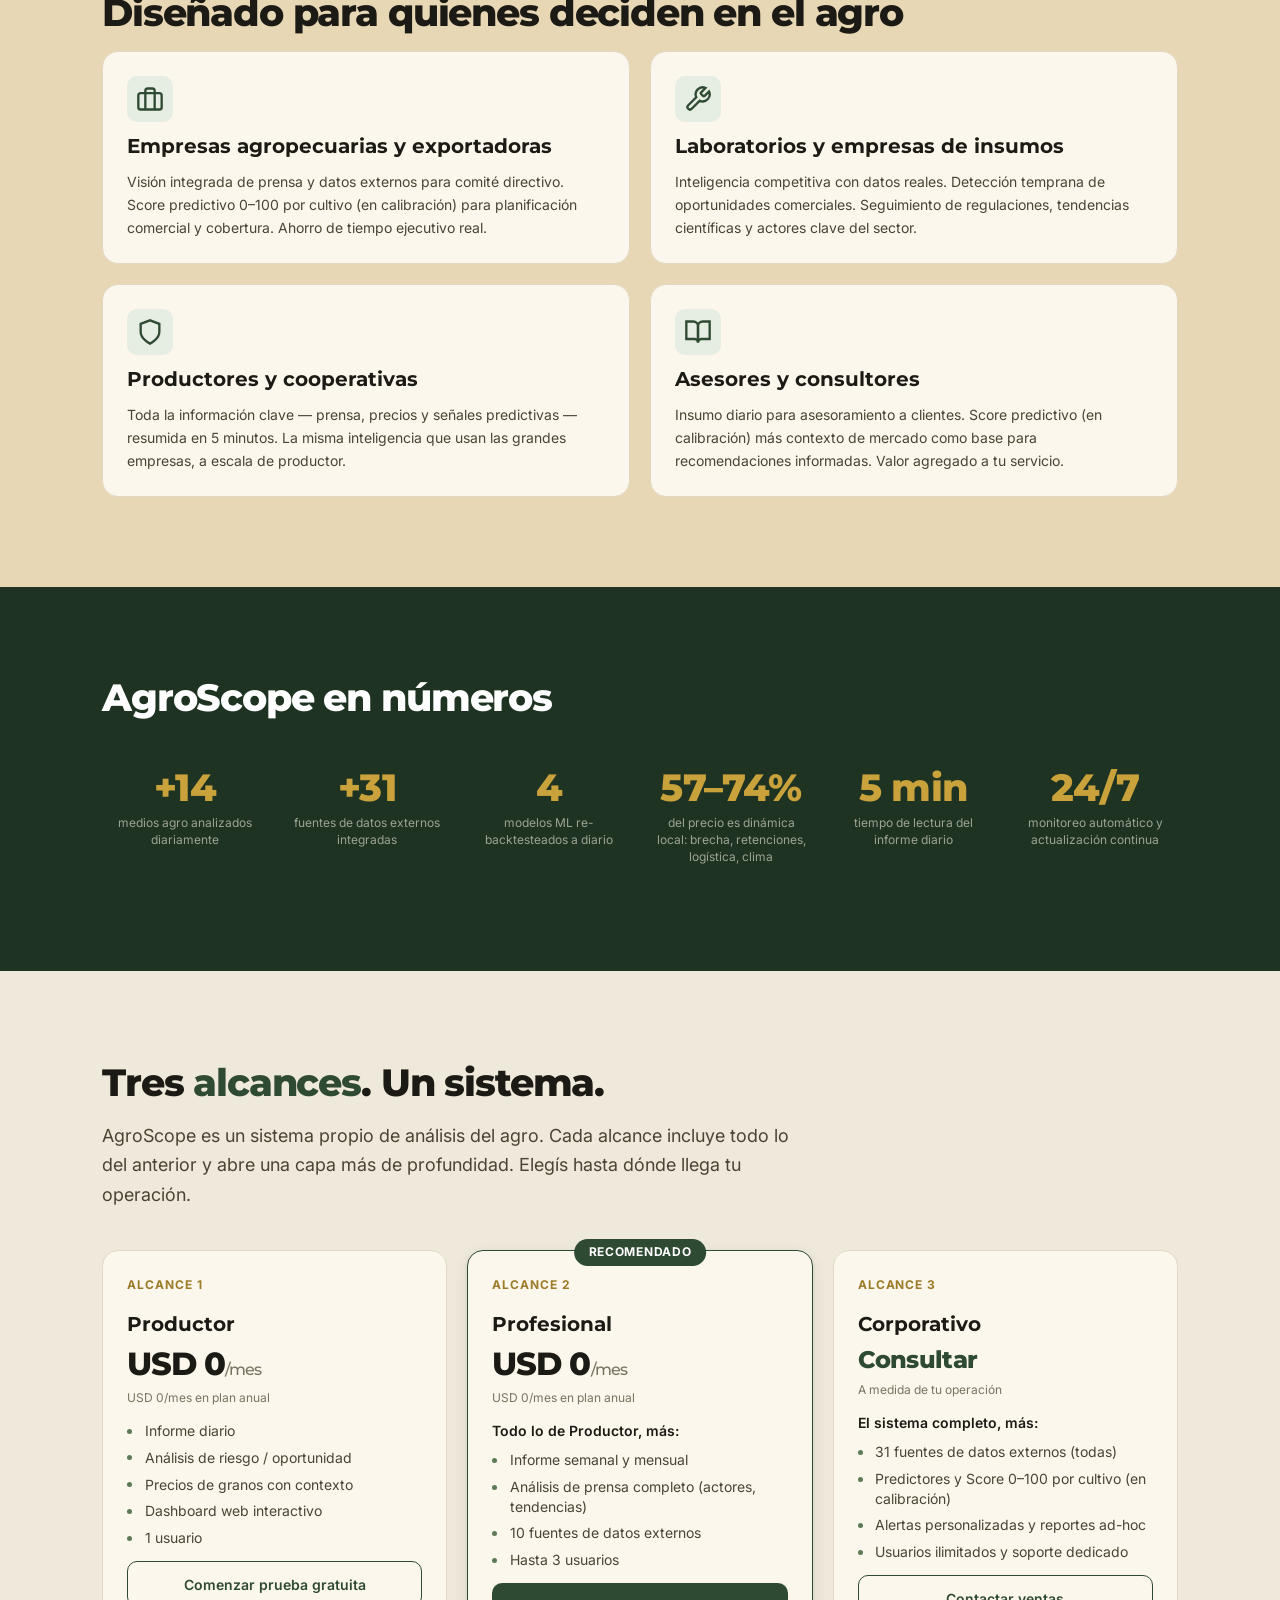
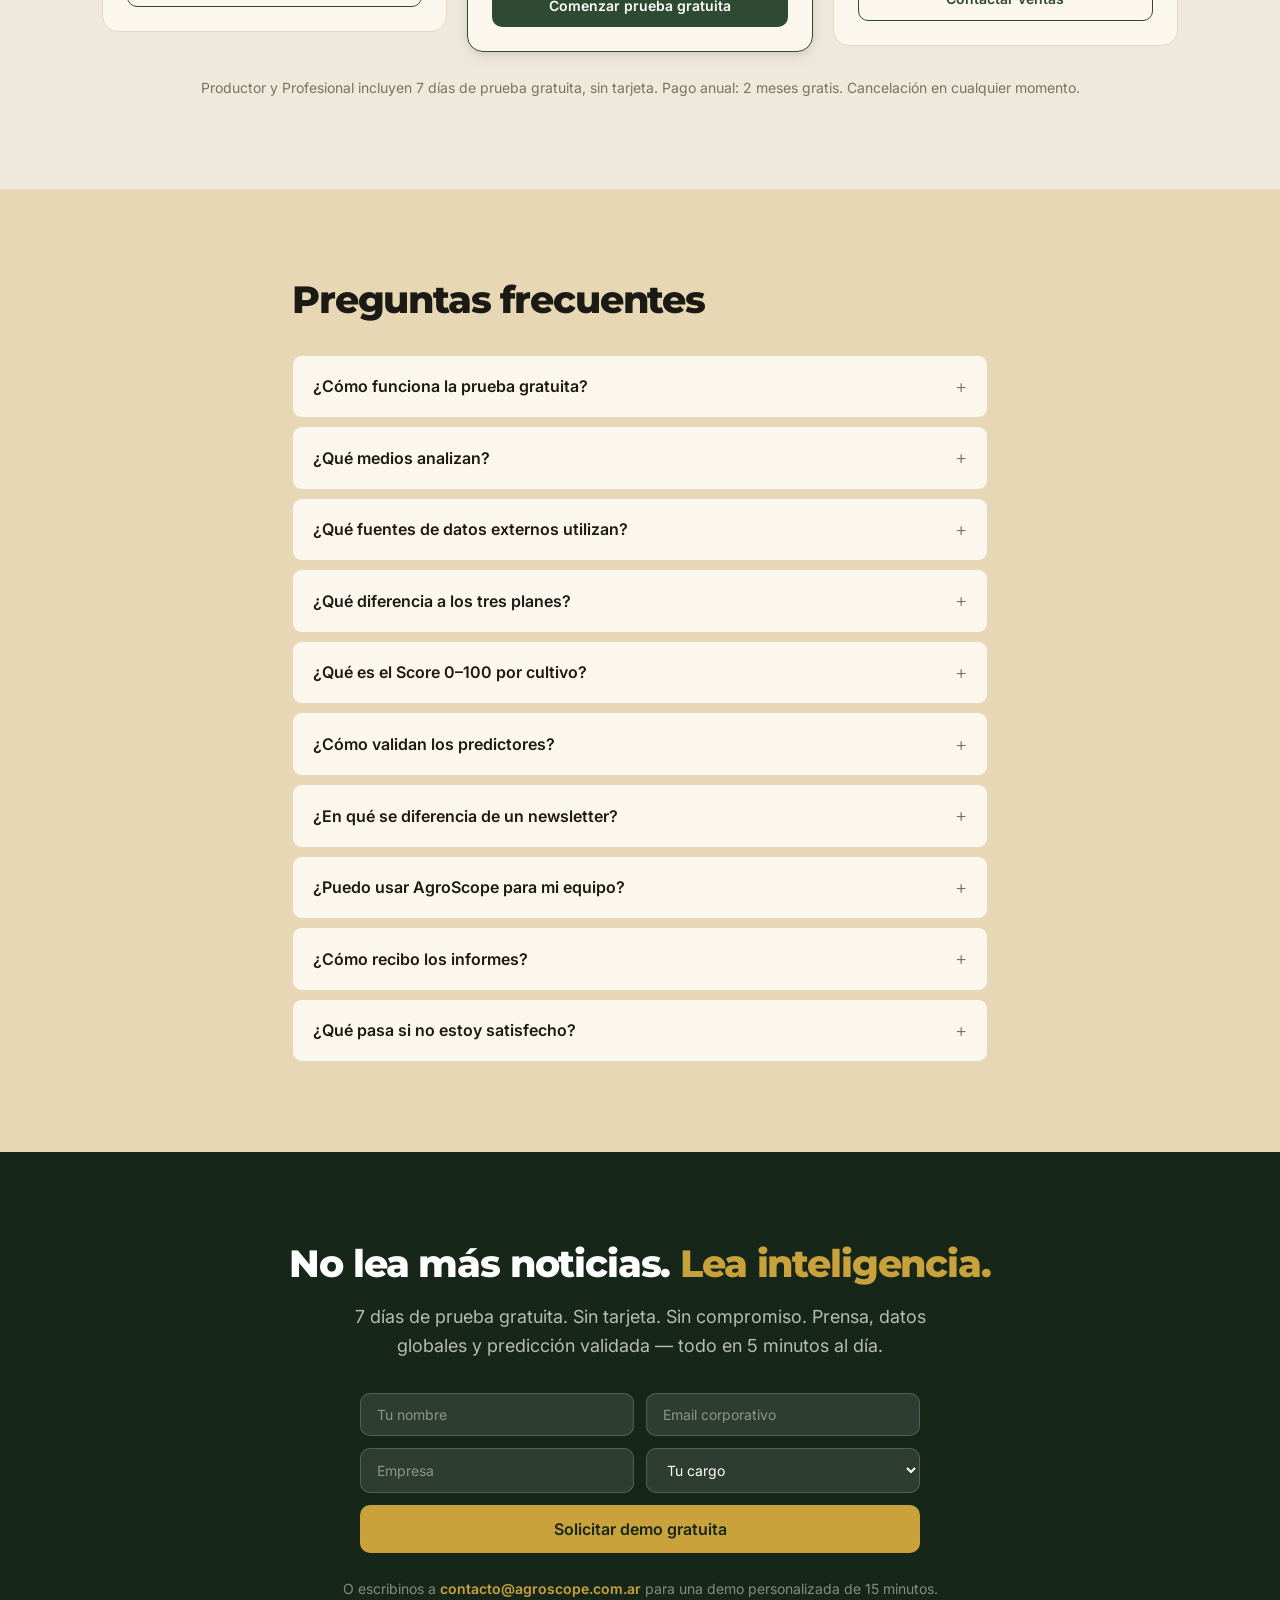
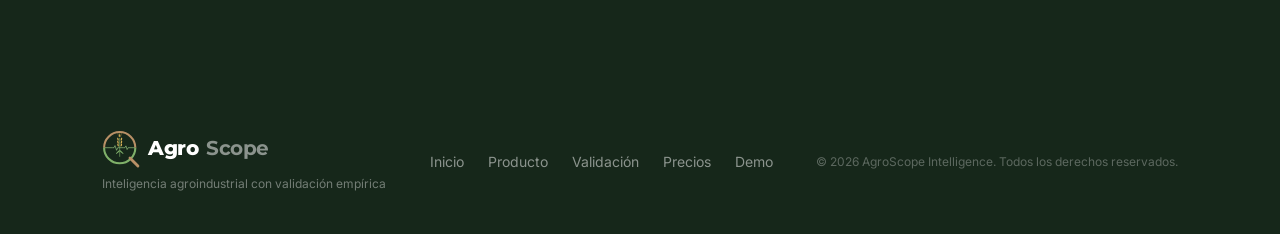
==== commit e39ba16f: "web: claims predictivas honestas post-auditoria 2026-09-01 Sin AUC 0.58-0.64 (vigentes 0.41-0.64 con" ====
--- a/index.html
+++ b/index.html
@@ -4,10 +4,10 @@
   <meta charset="UTF-8">
   <meta name="viewport" content="width=device-width, initial-scale=1.0">
   <title>AgroScope — Inteligencia Agroindustrial con Validación Empírica</title>
-  <meta name="description" content="Sistema de inteligencia agroindustrial: prensa AR (14 medios), 31 fuentes externas (USDA, FAO, NOAA, BCR, CFTC, Matba-Rofex) y modelos predictivos calibrados con backtest. Score 0-100 por cultivo cada mañana.">
+  <meta name="description" content="Sistema de inteligencia agroindustrial: prensa AR (14 medios), 31 fuentes externas (USDA, FAO, NOAA, BCR, CFTC, Matba-Rofex) y modelos ML re-backtesteados a diario. Score 0–100 por cultivo (en calibración) cada mañana.">
   <meta name="robots" content="index, follow">
   <meta property="og:title" content="AgroScope Intelligence">
-  <meta property="og:description" content="Inteligencia agroindustrial con validación empírica. 3 capas: prensa, datos externos y modelos ML calibrados.">
+  <meta property="og:description" content="Inteligencia agroindustrial con validación empírica. 3 capas: prensa, datos externos y modelos ML re-backtesteados a diario.">
   <link rel="icon" href="favicon.svg" type="image/svg+xml">
   <link rel="icon" href="favicon-32.png" sizes="32x32" type="image/png">
   <link rel="apple-touch-icon" href="favicon-180.png">
@@ -44,7 +44,7 @@
       <div class="hero-content">
         <p class="hero-eyebrow">Sistema propio de análisis del agro</p>
         <h1>La información del agro, convertida en <em>inteligencia estratégica</em>.</h1>
-        <p class="hero-sub">Un sistema propio que integra <strong>tres capas</strong>: prensa argentina (14 medios), 31 fuentes globales de datos (USDA, FAO, NOAA, BCR, Matba-Rofex) y modelos predictivos validados con backtest. Actores, tendencias, riesgos y un Score 0–100 por cultivo. Todo en 5 minutos cada mañana.</p>
+        <p class="hero-sub">Un sistema propio que integra <strong>tres capas</strong>: prensa argentina (14 medios), 31 fuentes globales de datos (USDA, FAO, NOAA, BCR, Matba-Rofex) y modelos predictivos re-backtesteados a diario. Actores, tendencias, riesgos y un Score 0–100 por cultivo (en calibración). Todo en 5 minutos cada mañana.</p>
         <div class="hero-ctas">
           <a href="#demo" class="btn btn-amber btn-lg">Solicitar demo gratuita</a>
           <a href="demo/diario/" class="btn-link-white">Ver un informe ejemplo →</a>
@@ -69,7 +69,7 @@
           </div>
           <div class="hd-layer hd-l3">
             <div class="hd-layer-label">Capa 3 — Señales predictivas</div>
-            <div class="hd-layer-detail">6 predictores · 4 modelos ML · AUC 0.58–0.64 · Score 0–100</div>
+            <div class="hd-layer-detail">Señales validadas · 4 modelos ML · backtest diario · <span style="white-space:nowrap">Score 0–100</span></div>
           </div>
           <div class="hd-output">
             <div class="hd-output-label">Informe diario · 5 minutos</div>
@@ -148,9 +148,9 @@
             <span class="layer-tag">Capa 3</span>
             <h3>Señales predictivas</h3>
           </div>
-          <p>6 predictores validados con backtest propio. 4 modelos ML calibrados (AUC 0.58–0.64). Score 0–100 por cultivo, recalibrado mensualmente con datos reales.</p>
+          <p>Señales cuantitativas validadas contra precio local por ventana estacional. 4 modelos ML re-backtesteados a diario. Score 0–100 por cultivo (en calibración), con validación continua diaria.</p>
           <div class="layer-chips">
-            <span>AUC 0.58–0.64</span>
+            <span>57–74% del precio es local</span>
             <span>15+ backtests</span>
             <span>Score 0–100</span>
           </div>
@@ -187,7 +187,7 @@
           <div class="rp-chips"><span>Gobierno Nacional</span><span>Mesa de Enlace</span><span>Exportadoras</span><span>BCR</span></div>
         </div>
         <div class="rp-panel rp-score">
-          <h4 class="rp-h"><span class="rp-dot rp-dot-gold"></span>Score del día por cultivo</h4>
+          <h4 class="rp-h"><span class="rp-dot rp-dot-gold"></span>Score del día por cultivo <span style="opacity:.55;font-weight:500">(en calibración)</span></h4>
           <div class="rp-scores">
             <div class="rp-row"><span class="rp-crop">Soja</span><span class="rp-track"><span class="rp-fill rp-up" style="width:72%"></span></span><span class="rp-arrow rp-aup">▲</span><span class="rp-val">72</span></div>
             <div class="rp-row"><span class="rp-crop">Maíz</span><span class="rp-track"><span class="rp-fill rp-flat" style="width:58%"></span></span><span class="rp-arrow rp-aflat">▬</span><span class="rp-val">58</span></div>
@@ -200,7 +200,7 @@
           </div>
         </div>
       </div>
-      <p class="deep-note">Cada sección combina las tres capas del sistema. El Score 0–100 por cultivo y los predictores están disponibles en el alcance Corporativo.</p>
+      <p class="deep-note">Cada sección combina las tres capas del sistema. El Score 0–100 por cultivo (en calibración) y los predictores están disponibles en el alcance Corporativo.</p>
     </div>
   </section>
 
@@ -214,7 +214,7 @@
           <h3>Informe Diario</h3>
           <p class="card-tagline">Cada mañana en tu inbox.</p>
           <ul>
-            <li>Score predictivo 0–100 por cultivo (con confianza)</li>
+            <li>Score predictivo 0–100 por cultivo (en calibración)</li>
             <li>Actores clave, acciones y cadenas de valor (NLP)</li>
             <li>Datos del día: precios CBOT/FOB, clima NOAA, Matba-Rofex</li>
             <li>Seguimiento regulatorio y señales de mercado</li>
@@ -269,7 +269,7 @@
             <tr><td>Cobertura de medios</td><td>2–3</td><td>Variable</td><td class="col-highlight"><strong>+14 medios AR</strong></td></tr>
             <tr><td>Fuentes externas integradas</td><td>No</td><td>Manual</td><td class="col-highlight"><strong>31 fuentes automáticas</strong></td></tr>
             <tr><td>Análisis de actores (NLP)</td><td>No</td><td>Manual</td><td class="col-highlight"><strong>Automático</strong></td></tr>
-            <tr><td>Modelos predictivos</td><td>No</td><td>No</td><td class="col-highlight"><strong>Sí (AUC validado)</strong></td></tr>
+            <tr><td>Modelos predictivos</td><td>No</td><td>No</td><td class="col-highlight"><strong>Sí (backtest diario)</strong></td></tr>
             <tr><td>Validación empírica</td><td>No</td><td>No</td><td class="col-highlight"><strong>Sí (backtest propio)</strong></td></tr>
             <tr><td>Costo mensual</td><td>Gratis / bajo</td><td>USD 2,000+</td><td class="col-highlight"><strong>Gratis</strong></td></tr>
             <tr><td>Tiempo de lectura</td><td>10–15 min</td><td>30+ min</td><td class="col-highlight"><strong>5 minutos</strong></td></tr>
@@ -310,7 +310,7 @@
           <div class="tech-num">04</div>
           <div class="tech-body">
             <h4>Señales predictivas validadas</h4>
-            <p>6 predictores con backtest histórico. 4 modelos ML calibrados (AUC 0.58–0.64)</p>
+            <p>Señales validadas contra precio local por ventana estacional. 4 modelos ML re-backtesteados a diario</p>
           </div>
         </div>
         <div class="tech-item">
@@ -338,7 +338,7 @@
           <div class="tech-num">08</div>
           <div class="tech-body">
             <h4>Validación empírica continua</h4>
-            <p>Backtest mensual. Documentamos qué funciona y qué no. Sin promesas no validadas.</p>
+            <p>Backtests re-ejecutados a diario, con monitor de drift. Documentamos qué funciona y qué no. Sin promesas no validadas.</p>
           </div>
         </div>
       </div>
@@ -351,32 +351,32 @@
     <div class="container">
       <div class="val-header">
         <h2 class="val-title">Validación empírica.</h2>
-        <p class="val-sub">No es un claim de marketing. Es un backtest sobre 540 días de datos reales. Publicamos lo que funciona y lo que tiene límites.</p>
+        <p class="val-sub">No es un claim de marketing: backtests sobre 540 días de datos reales, re-ejecutados a diario. Publicamos lo que funciona y lo que tiene límites.</p>
       </div>
       <div class="val-auc-grid">
         <div class="auc-card">
-          <div class="auc-crop">Soja</div>
+          <div class="auc-crop">Dinámica argentina</div>
+          <div class="auc-value">57–74%</div>
+          <div class="auc-bar"><div class="auc-fill" style="width:74%"></div></div>
+          <div class="auc-label">del precio es dinámica local: brecha, retenciones, logística, clima — lo que AgroScope monitorea</div>
+        </div>
+        <div class="auc-card">
+          <div class="auc-crop">Señal local validada</div>
+          <div class="auc-value">r +0.80</div>
+          <div class="auc-bar"><div class="auc-fill" style="width:80%"></div></div>
+          <div class="auc-label">ingreso de camiones vs. pizarra en ventana de siembra de trigo</div>
+        </div>
+        <div class="auc-card">
+          <div class="auc-crop">Modelo ML maíz</div>
           <div class="auc-value">0.64</div>
           <div class="auc-bar"><div class="auc-fill" style="width:64%"></div></div>
-          <div class="auc-label">AUC — modelo v2 canónico</div>
+          <div class="auc-label">AUC vigente en backtest diario — el modelo se re-valida cada mañana</div>
         </div>
         <div class="auc-card">
-          <div class="auc-crop">Maíz</div>
-          <div class="auc-value">0.63</div>
-          <div class="auc-bar"><div class="auc-fill" style="width:63%"></div></div>
-          <div class="auc-label">AUC — Sprint 25 Fase B</div>
-        </div>
-        <div class="auc-card">
-          <div class="auc-crop">Trigo</div>
-          <div class="auc-value">0.58</div>
-          <div class="auc-bar"><div class="auc-fill" style="width:58%"></div></div>
-          <div class="auc-label">AUC — ROBUSTO Fase A</div>
-        </div>
-        <div class="auc-card">
-          <div class="auc-crop">Girasol</div>
-          <div class="auc-value">0.61</div>
-          <div class="auc-bar"><div class="auc-fill" style="width:61%"></div></div>
-          <div class="auc-label">AUC — Fase B (y_up)</div>
+          <div class="auc-crop">Residuo típico</div>
+          <div class="auc-value">±4–9</div>
+          <div class="auc-bar"><div class="auc-fill" style="width:3%"></div></div>
+          <div class="auc-label">USD/t que Chicago no explica a 3 semanas — el espacio donde AgroScope aporta</div>
         </div>
       </div>
       <div class="val-principles">
@@ -390,10 +390,10 @@
         </div>
         <div class="vp-item">
           <div class="vp-num">0</div>
-          <div class="vp-text">promesas no validadas. Cada señal incluye su AUC, su margen de error y sus limitaciones documentadas</div>
-        </div>
-      </div>
-      <p class="val-footnote">AUC mayor a 0.5 equivale a mejor que azar. AUC 0.58–0.64 en mercados agro con alta volatilidad política y macroeconómica es un resultado estadísticamente robusto y reproducible.</p>
+          <div class="vp-text">promesas no validadas. Cada señal incluye su evidencia, su margen de error y sus limitaciones documentadas</div>
+        </div>
+      </div>
+      <p class="val-footnote">Cada señal publicada supera tres filtros de robustez: signo teórico, significancia estadística y robustez a controles. Los modelos se re-backtestean a diario con monitor de drift automático. Las fuentes y los modelos específicos se comparten con clientes con suscripción activa.</p>
     </div>
   </section>
 
@@ -407,7 +407,7 @@
             <svg width="28" height="28" viewBox="0 0 24 24" fill="none" stroke="#2F4A33" stroke-width="2"><rect x="2" y="7" width="20" height="14" rx="2" ry="2"/><path d="M16 21V5a2 2 0 0 0-2-2h-4a2 2 0 0 0-2 2v16"/></svg>
           </div>
           <h3>Empresas agropecuarias y exportadoras</h3>
-          <p>Visión integrada de prensa y datos externos para comité directivo. Score predictivo 0–100 por cultivo para planificación comercial y cobertura. Ahorro de tiempo ejecutivo real.</p>
+          <p>Visión integrada de prensa y datos externos para comité directivo. Score predictivo 0–100 por cultivo (en calibración) para planificación comercial y cobertura. Ahorro de tiempo ejecutivo real.</p>
         </div>
         <div class="card-audience">
           <div class="audience-icon">
@@ -428,7 +428,7 @@
             <svg width="28" height="28" viewBox="0 0 24 24" fill="none" stroke="#2F4A33" stroke-width="2"><path d="M2 3h6a4 4 0 0 1 4 4v14a3 3 0 0 0-3-3H2z"/><path d="M22 3h-6a4 4 0 0 0-4 4v14a3 3 0 0 1 3-3h7z"/></svg>
           </div>
           <h3>Asesores y consultores</h3>
-          <p>Insumo diario para asesoramiento a clientes. Score predictivo más contexto de mercado como base para recomendaciones informadas. Valor agregado a tu servicio.</p>
+          <p>Insumo diario para asesoramiento a clientes. Score predictivo (en calibración) más contexto de mercado como base para recomendaciones informadas. Valor agregado a tu servicio.</p>
         </div>
       </div>
     </div>
@@ -440,7 +440,7 @@
       <h2 class="section-title">AgroScope en números</h2>
       <div class="stats-grid">
         <div class="stat">
-          <div class="stat-number">+13</div>
+          <div class="stat-number">+14</div>
           <div class="stat-label">medios agro analizados diariamente</div>
         </div>
         <div class="stat">
@@ -448,12 +448,12 @@
           <div class="stat-label">fuentes de datos externos integradas</div>
         </div>
         <div class="stat">
-          <div class="stat-number">6</div>
-          <div class="stat-label">predictores validados con backtest</div>
+          <div class="stat-number">4</div>
+          <div class="stat-label">modelos ML re-backtesteados a diario</div>
         </div>
         <div class="stat">
-          <div class="stat-number">0.61</div>
-          <div class="stat-label">AUC promedio en modelos ML calibrados</div>
+          <div class="stat-number">57–74%</div>
+          <div class="stat-label">del precio es dinámica local: brecha, retenciones, logística, clima</div>
         </div>
         <div class="stat">
           <div class="stat-number">5 min</div>
@@ -519,7 +519,7 @@
           <ul>
             <li class="feat-head">El sistema completo, más:</li>
             <li>31 fuentes de datos externos (todas)</li>
-            <li>Predictores y Score 0–100 por cultivo</li>
+            <li>Predictores y Score 0–100 por cultivo (en calibración)</li>
             <li>Alertas personalizadas y reportes ad-hoc</li>
             <li>Usuarios ilimitados y soporte dedicado</li>
           </ul>
@@ -544,7 +544,7 @@
 
         <details class="faq-item">
           <summary>¿Qué medios analizan?</summary>
-          <p>Más de 14 medios agro argentinos e internacionales: Clarín Rural, La Nación Campo, Infocampo, Agrofy, Bichos de Campo, Infobae, TodoAgro, Agritotal, AgroClave, AgroVerdad, Noticias Agropecuarias, SerIndustria y AgroSitio.</p>
+          <p>14 medios agro argentinos: Clarín Rural, La Nación Campo, Infocampo, Agrofy, Bichos de Campo, Infobae, TodoAgro, Agritotal, AgroClave, AgroVerdad, Noticias Agropecuarias, SerIndustria, MundoAgro y AgroSitio.</p>
         </details>
 
         <details class="faq-item">
@@ -554,17 +554,17 @@
 
         <details class="faq-item">
           <summary>¿Qué diferencia a los tres planes?</summary>
-          <p>Es el mismo sistema con distinto alcance. <strong>Productor</strong> (USD 0) entrega el informe diario con riesgo/oportunidad y precios: el pulso del día. <strong>Profesional</strong> (USD 0) suma los informes semanal y mensual, el análisis de prensa completo y 10 fuentes de datos externos. <strong>Corporativo</strong> (a consultar) abre el sistema completo: las 31 fuentes externas, los predictores y el Score 0–100 por cultivo. Cada plan incluye todo lo del anterior.</p>
+          <p>Es el mismo sistema con distinto alcance. <strong>Productor</strong> (USD 0) entrega el informe diario con riesgo/oportunidad y precios: el pulso del día. <strong>Profesional</strong> (USD 0) suma los informes semanal y mensual, el análisis de prensa completo y 10 fuentes de datos externos. <strong>Corporativo</strong> (a consultar) abre el sistema completo: las 31 fuentes externas, los predictores y el Score 0–100 por cultivo (en calibración). Cada plan incluye todo lo del anterior.</p>
         </details>
 
         <details class="faq-item">
           <summary>¿Qué es el Score 0–100 por cultivo?</summary>
-          <p>Es la síntesis diaria que integra las tres capas del sistema: discurso de prensa, datos externos y señales de los predictores validados. Un Score alto indica que la mayoría de las señales disponibles apuntan en dirección alcista; uno bajo, lo contrario. Cada Score incluye su AUC (confianza del modelo). No es una recomendación de trading — es inteligencia contextual para informar decisiones. Disponible en el alcance Corporativo.</p>
+          <p>Es la síntesis diaria que integra las tres capas del sistema: discurso de prensa, datos externos y señales cuantitativas validadas. Un Score alto indica que la mayoría de las señales disponibles apuntan en dirección alcista; uno bajo, lo contrario. Está en calibración: se publica junto a su evidencia y su margen de error, con backtests re-ejecutados a diario. No es una recomendación de trading — es inteligencia contextual para informar decisiones. Disponible en el alcance Corporativo.</p>
         </details>
 
         <details class="faq-item">
           <summary>¿Cómo validan los predictores?</summary>
-          <p>Cada predictor se testea con backtest histórico sobre datos reales (2024–2026). Métricas: AUC (curva ROC), correlación Pearson, test de Granger (causalidad), Engle-Granger/Johansen (cointegración) y modelos ML calibrados con validación cruzada. Solo publicamos predictores con AUC mayor o igual a 0.58 y evidencia de robustez estadística.</p>
+          <p>Cada señal se valida contra el precio local por ventana estacional, con backtest sobre datos reales (2024–2026). Métricas: AUC (curva ROC), correlación Pearson, test de Granger (causalidad), Engle-Granger/Johansen (cointegración) y modelos ML con validación cruzada. Cada señal publicada supera tres filtros de robustez — signo teórico, significancia estadística y robustez a controles — y los backtests se re-ejecutan a diario con monitor de drift automático.</p>
         </details>
 
         <details class="faq-item">
